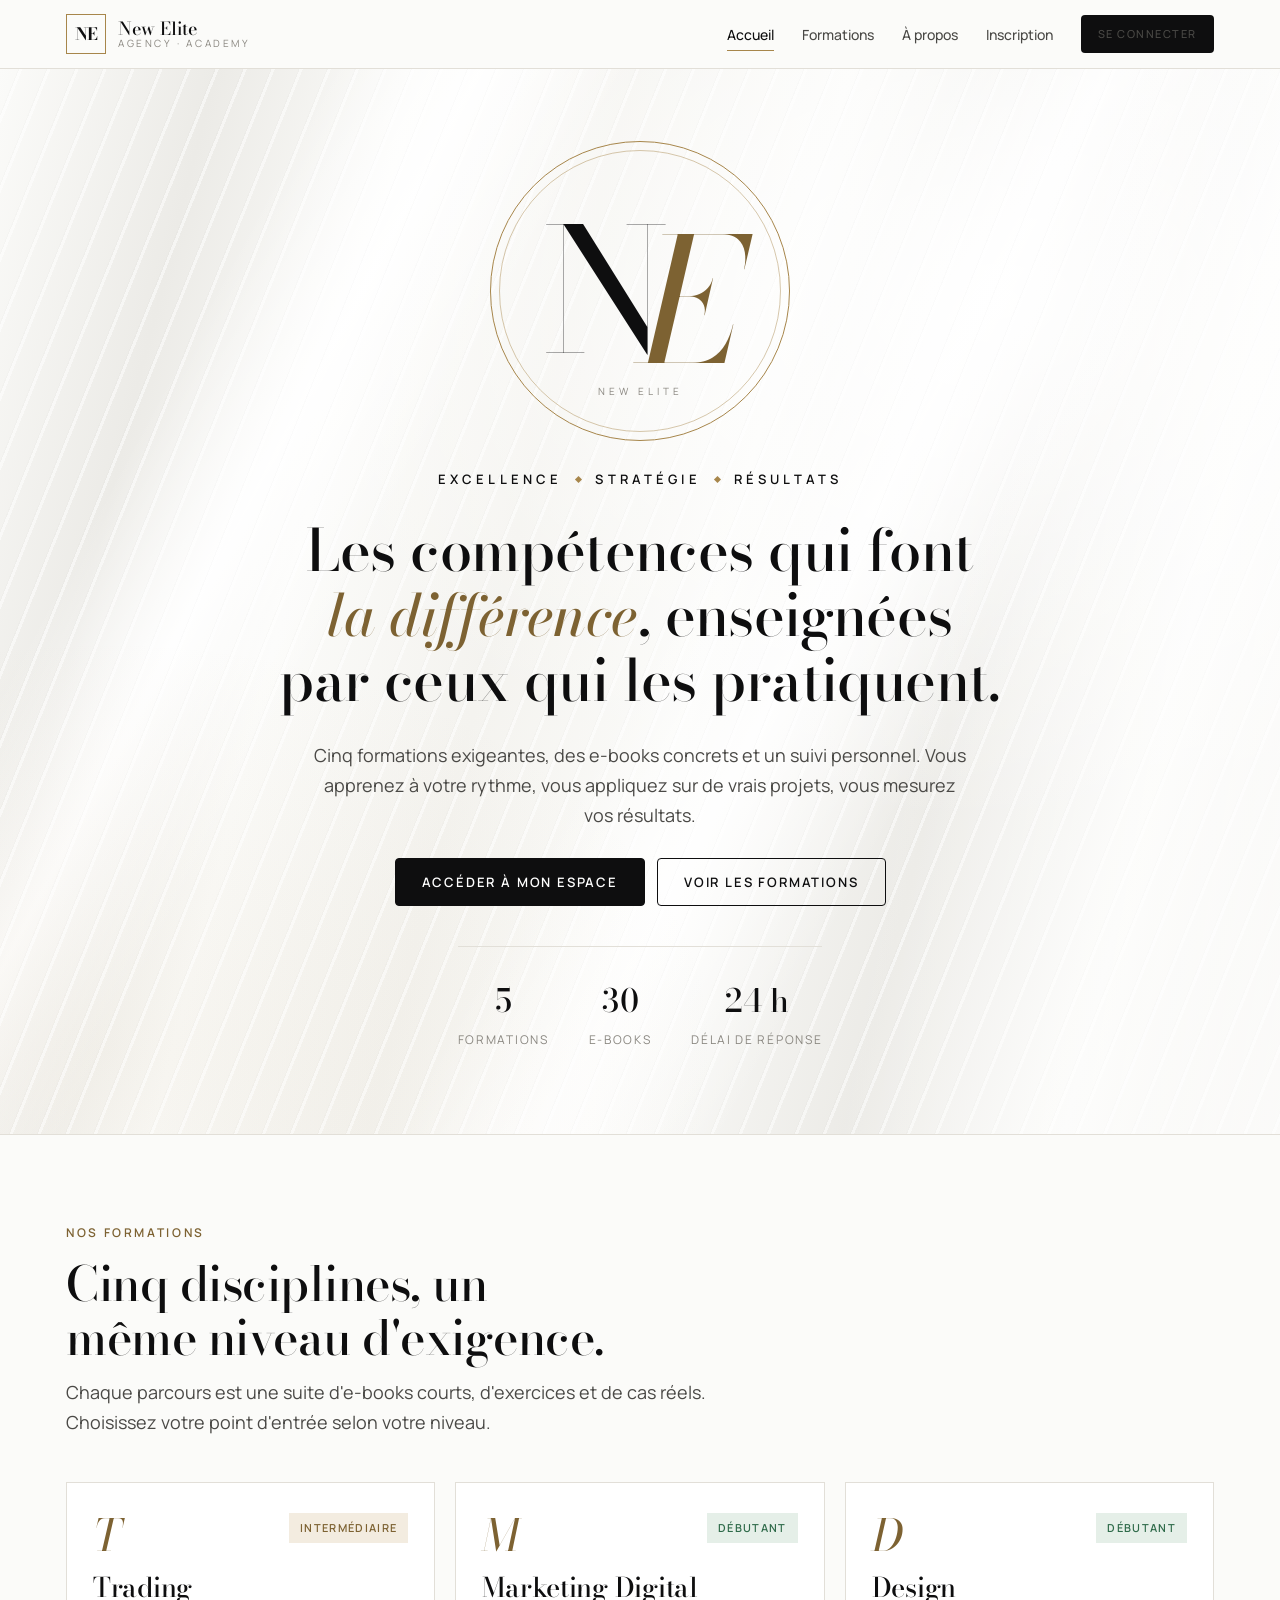
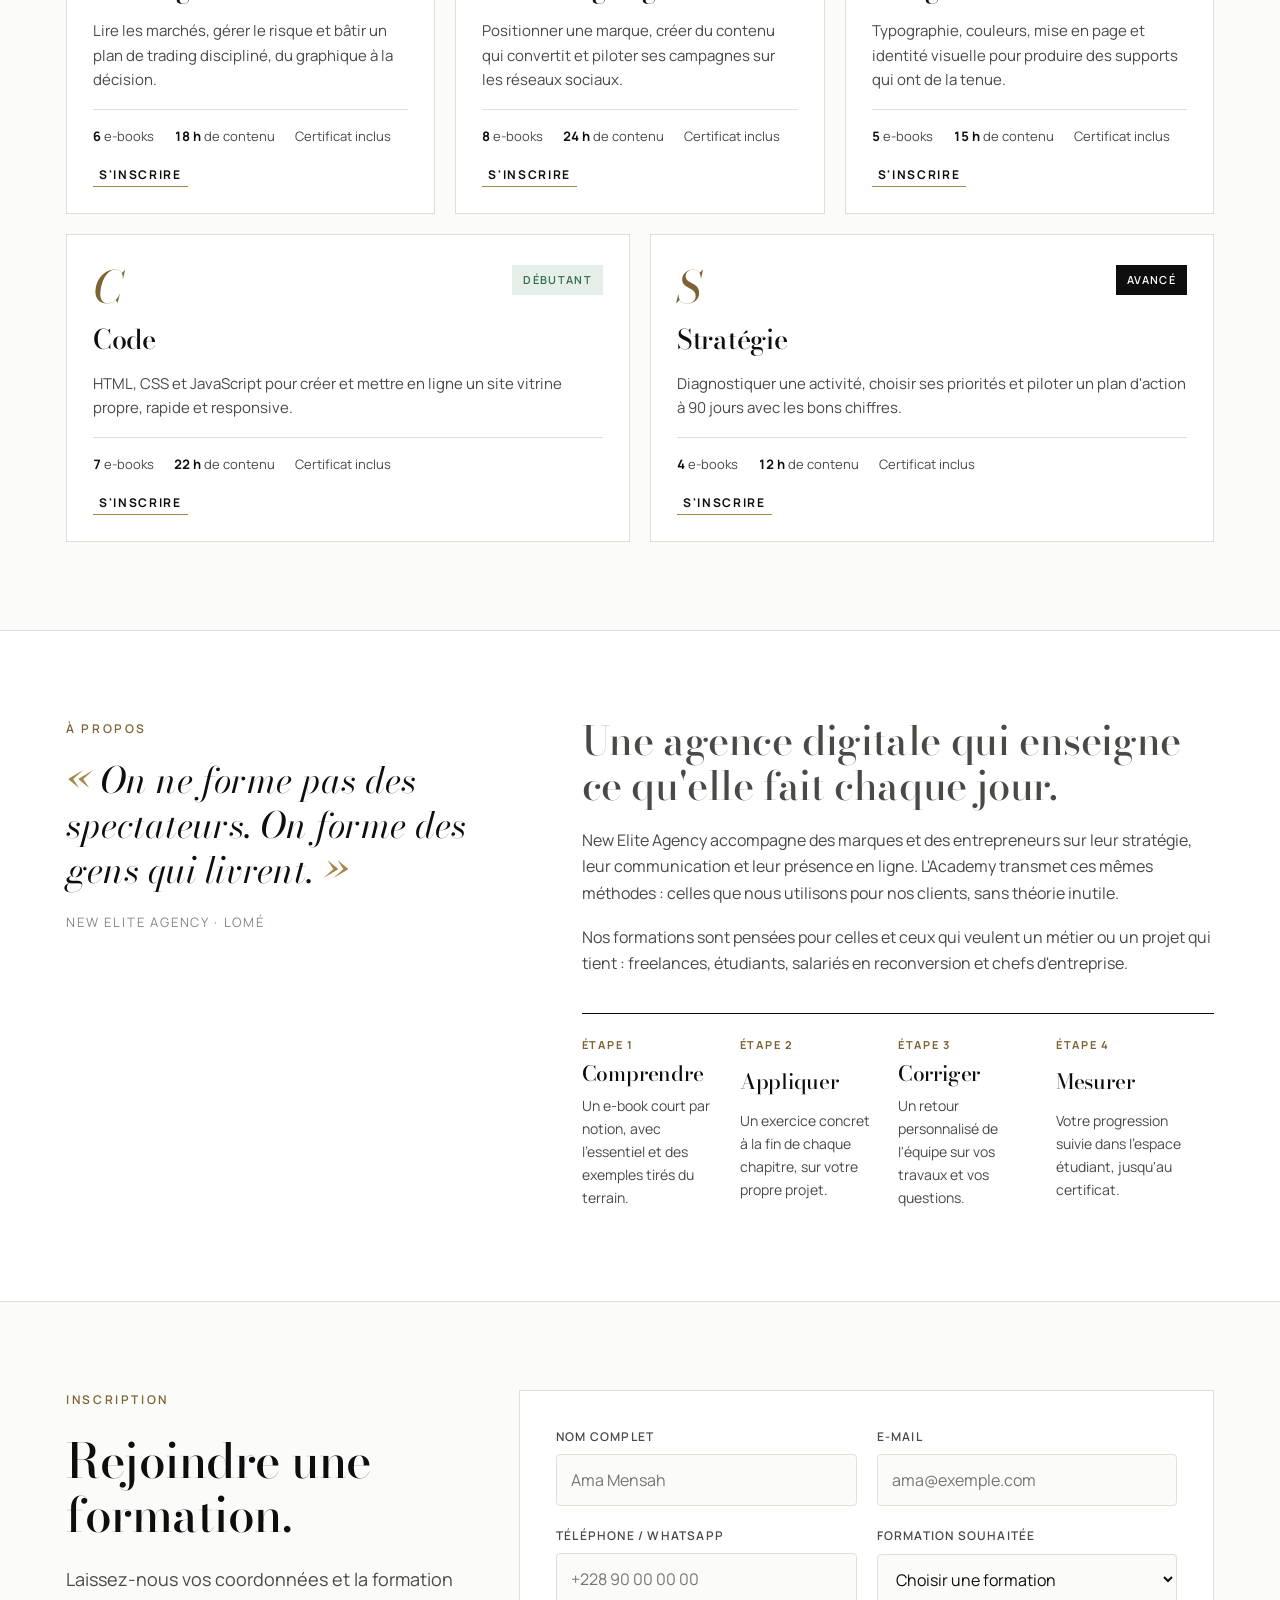
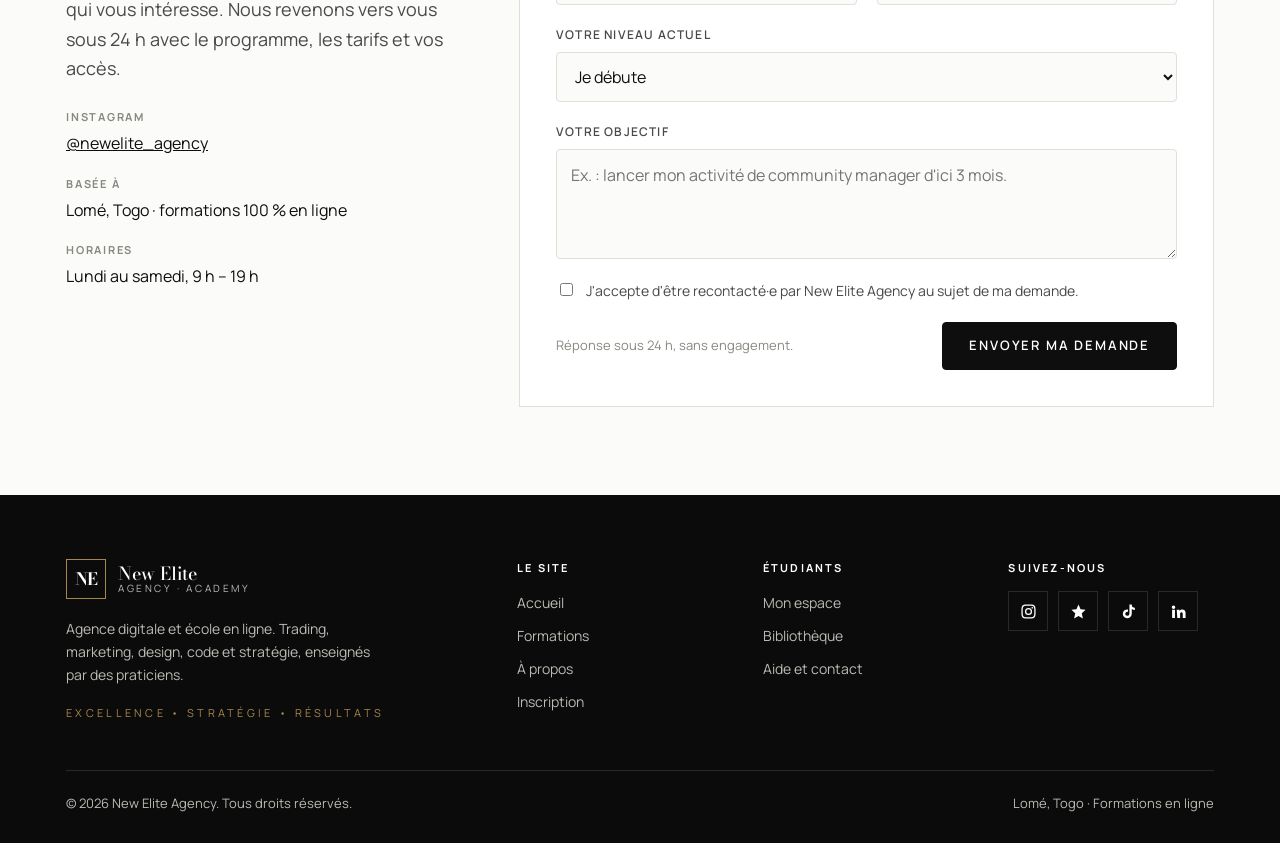
==== new-elite-agency-site/index.html @ 88272adb "Add New Elite Academy e-learning site (public pages + student space) Co-Authored-By: Claude Opus 5.5" ====
<!doctype html>
<html lang="fr">
<head>
<meta charset="utf-8">
<meta name="viewport" content="width=device-width, initial-scale=1, viewport-fit=cover">
<title>New Elite Academy</title>
<meta name="claude:viewport-fit-sides" content="cover">
<meta name="description" content="New Elite Agency : formations premium en Trading, Marketing Digital, Design, Code et Stratégie, avec espace étudiant privé.">
<link rel="preconnect" href="https://fonts.googleapis.com">
<link rel="preconnect" href="https://fonts.gstatic.com" crossorigin>
<link rel="stylesheet" href="https://fonts.googleapis.com/css2?family=Bodoni+Moda:ital,opsz,wght@0,6..96,400;0,6..96,500;0,6..96,700;1,6..96,400&family=Manrope:wght@400;500;600;700&display=swap">
<style>
/* Layout: maison de couture. Fond soie blanc, encre noire, filets dorés.
   Partie publique en sections pleine largeur ; espace étudiant en coque app (barre latérale + contenu). */
:root {
  --silk: #fbfbf9;
  --silk-shade: #ecebe7;
  --paper: #ffffff;
  --ink: #0e0e0f;
  --ink-soft: #4a4946;
  --muted: #8a8780;
  --line: #e2dfd8;
  --gold: #a7864b;
  --gold-deep: #7d6232;
  --gold-soft: #f3ece0;
  --night: #0b0b0c;
  --night-line: #2a2926;
  --night-text: #bdbab3;
  --ok: #2f6b4a;
  --ok-soft: #e5efe8;
  --display: "Bodoni Moda", "Didot", "Bodoni 72", Georgia, serif;
  --body: "Manrope", "Segoe UI", system-ui, -apple-system, sans-serif;
  --gutter: max(16px, env(safe-area-inset-left, 0px));
  --gutter-r: max(16px, env(safe-area-inset-right, 0px));
  --wrap: 1180px;
  --radius: 4px;
  color-scheme: light;
}
* { box-sizing: border-box; }
html { scroll-behavior: smooth; }
body {
  margin: 0;
  background: var(--silk);
  color: var(--ink);
  font: 400 16px/1.65 var(--body);
  -webkit-font-smoothing: antialiased;
}
img { max-width: 100%; }
[hidden] { display: none !important; }
h1, h2, h3 { font-family: var(--display); font-weight: 500; line-height: 1.12; margin: 0; text-wrap: balance; letter-spacing: -0.01em; }
p { margin: 0; }
a { color: inherit; }
button, input, select, textarea { font: inherit; color: inherit; }
:focus-visible { outline: 2px solid var(--gold); outline-offset: 3px; }
.wrap { max-width: var(--wrap); margin: 0 auto; padding-left: var(--gutter); padding-right: var(--gutter-r); }
.eyebrow { font-size: 12px; font-weight: 600; letter-spacing: 0.22em; text-transform: uppercase; color: var(--gold-deep); }
.lead { font-size: 18px; color: var(--ink-soft); max-width: 60ch; }

/* Silk texture: layered folds + slow sheen */
.silk {
  position: relative;
  background:
    linear-gradient(118deg, transparent 0 18%, rgba(255,255,255,.95) 26%, transparent 34% 52%, rgba(255,255,255,.9) 60%, transparent 70%),
    linear-gradient(104deg, var(--silk) 0%, var(--silk-shade) 14%, var(--silk) 27%, #f4f3ef 41%, var(--silk) 55%, var(--silk-shade) 72%, var(--silk) 86%, #f2f1ed 100%),
    var(--silk);
  overflow: hidden;
}
.silk::before {
  content: "";
  position: absolute; inset: -20%;
  background:
    repeating-linear-gradient(112deg, rgba(0,0,0,0) 0 22px, rgba(0,0,0,.012) 22px 23px, rgba(255,255,255,.5) 23px 26px),
    radial-gradient(60% 50% at 70% 30%, rgba(255,255,255,.9), transparent 70%),
    radial-gradient(50% 40% at 20% 80%, rgba(167,134,75,.06), transparent 70%);
  pointer-events: none;
}
.silk::after {
  content: "";
  position: absolute; inset: 0;
  background: linear-gradient(100deg, transparent 30%, rgba(255,255,255,.75) 45%, transparent 60%);
  background-size: 250% 100%;
  animation: sheen 9s ease-in-out infinite;
  pointer-events: none;
}
@keyframes sheen { 0%, 100% { background-position: 120% 0; } 50% { background-position: -20% 0; } }

/* Header */
.site-header {
  position: sticky; top: env(safe-area-inset-top, 0px); z-index: 20;
  background: rgba(251,251,249,.92);
  backdrop-filter: blur(10px);
  border-bottom: 1px solid var(--line);
}
body::before { content: ""; position: fixed; inset: 0 0 auto; height: env(safe-area-inset-top, 0px); z-index: 30; background: var(--silk); }
.nav { display: flex; align-items: center; justify-content: space-between; gap: 16px; min-height: 68px; }
.brand { display: flex; align-items: center; gap: 12px; text-decoration: none; }
.brand-mark {
  width: 40px; height: 40px; display: grid; place-items: center;
  border: 1px solid var(--gold); font-family: var(--display); font-size: 17px; font-weight: 700; letter-spacing: -0.04em;
}
.brand-name { display: flex; flex-direction: column; line-height: 1.1; }
.brand-name strong { font-family: var(--display); font-weight: 500; font-size: 18px; }
.brand-name span { font-size: 10px; letter-spacing: .26em; text-transform: uppercase; color: var(--muted); }
.nav-links { display: flex; align-items: center; gap: 28px; list-style: none; margin: 0; padding: 0; }
.nav-links a { text-decoration: none; font-size: 14px; font-weight: 500; color: var(--ink-soft); padding-block: 6px; border-bottom: 1px solid transparent; }
.nav-links a:hover, .nav-links a[aria-current="page"] { color: var(--ink); border-bottom-color: var(--gold); }
.menu-btn { display: none; background: none; border: 1px solid var(--line); width: 44px; height: 44px; cursor: pointer; }
.menu-btn span, .menu-btn span::before, .menu-btn span::after { display: block; width: 18px; height: 1.5px; background: var(--ink); margin: 0 auto; position: relative; content: ""; }
.menu-btn span::before { position: absolute; top: -6px; }
.menu-btn span::after { position: absolute; top: 6px; }

.btn {
  display: inline-flex; align-items: center; justify-content: center; gap: 10px;
  min-height: 48px; padding: 0 26px; border: 1px solid var(--ink); border-radius: var(--radius);
  background: var(--ink); color: var(--paper); text-decoration: none; cursor: pointer;
  font-size: 13px; font-weight: 600; letter-spacing: .14em; text-transform: uppercase;
  transition: background .2s, color .2s, border-color .2s;
}
.btn:hover { background: var(--gold-deep); border-color: var(--gold-deep); }
.btn.ghost { background: transparent; color: var(--ink); }
.btn.ghost:hover { background: var(--ink); color: var(--paper); border-color: var(--ink); }
.btn.small { min-height: 38px; padding: 0 16px; font-size: 11px; }
.btn.gold { background: var(--gold); border-color: var(--gold); }
.btn.gold:hover { background: var(--gold-deep); }

/* Hero */
.hero { border-bottom: 1px solid var(--line); }
.hero-inner { position: relative; z-index: 1; display: grid; justify-items: center; text-align: center; gap: 28px; padding-block: 72px 84px; }
.monogram { position: relative; width: min(300px, 70vw); aspect-ratio: 1; max-width: 100%; display: grid; place-items: center; }
.monogram .ring { position: absolute; inset: 0; border: 1px solid var(--gold); border-radius: 50%; }
.monogram .ring.inner { inset: 9px; border-color: rgba(167,134,75,.45); }
.monogram .letters { font-family: var(--display); font-weight: 400; font-size: clamp(112px, 30vw, 172px); line-height: 1; letter-spacing: -0.12em; display: flex; align-items: baseline; padding-right: .1em; }
.monogram .letters .n { position: relative; z-index: 1; }
.monogram .letters .e { font-style: italic; color: var(--gold-deep); margin-left: -.04em; transform: translateY(.06em); }
.monogram .est { position: absolute; bottom: 14%; font-size: 10px; letter-spacing: .4em; text-transform: uppercase; color: var(--muted); }
.motto { display: flex; flex-wrap: wrap; justify-content: center; align-items: center; gap: 6px 14px; font-size: 13px; font-weight: 600; letter-spacing: .32em; color: var(--ink); }
.motto i { width: 5px; height: 5px; background: var(--gold); transform: rotate(45deg); display: inline-block; }
.hero h1 { font-size: clamp(34px, 5vw, 58px); max-width: 21ch; }
.hero h1 em { color: var(--gold-deep); }
.hero .lead { margin-inline: auto; }
.hero-actions { display: flex; flex-wrap: wrap; justify-content: center; gap: 12px; }
.hero-facts { display: flex; flex-wrap: wrap; justify-content: center; gap: 12px 40px; margin-top: 12px; padding-top: 28px; border-top: 1px solid var(--line); }
.hero-facts div { display: grid; gap: 2px; }
.hero-facts strong { font-family: var(--display); font-size: 32px; font-weight: 500; font-variant-numeric: tabular-nums; }
.hero-facts span { font-size: 12px; letter-spacing: .14em; text-transform: uppercase; color: var(--muted); }

section.block { padding-block: 88px; scroll-margin-top: 68px; }
.section-head { display: grid; gap: 14px; margin-bottom: 44px; max-width: 720px; }
.section-head h2 { font-size: clamp(30px, 4.4vw, 48px); }

/* Formations */
.courses { display: grid; grid-template-columns: repeat(6, 1fr); gap: 20px; }
.course { grid-column: span 2; background: var(--paper); border: 1px solid var(--line); padding: 30px 26px 26px; display: flex; flex-direction: column; gap: 16px; transition: border-color .25s, transform .25s; min-width: 0; }
.course:nth-child(4), .course:nth-child(5) { grid-column: span 3; }
.course:hover { border-color: var(--gold); transform: translateY(-3px); }
.course-top { display: flex; justify-content: space-between; align-items: flex-start; gap: 12px; }
.course-glyph { font-family: var(--display); font-size: 44px; line-height: 1; color: var(--gold-deep); font-style: italic; }
.level { font-size: 11px; font-weight: 600; letter-spacing: .12em; text-transform: uppercase; padding: 5px 10px; border: 1px solid var(--line); white-space: nowrap; }
.level[data-l="Débutant"] { background: var(--ok-soft); border-color: transparent; color: var(--ok); }
.level[data-l="Intermédiaire"] { background: var(--gold-soft); border-color: transparent; color: var(--gold-deep); }
.level[data-l="Avancé"] { background: var(--ink); border-color: var(--ink); color: var(--paper); }
.course h3 { font-size: 27px; }
.course p { color: var(--ink-soft); font-size: 15px; }
.course-meta { display: flex; flex-wrap: wrap; gap: 8px 20px; margin-top: auto; padding-top: 16px; border-top: 1px solid var(--line); font-size: 13px; color: var(--ink-soft); font-variant-numeric: tabular-nums; }
.course-meta b { color: var(--ink); font-weight: 700; }
.course-cta { display: flex; justify-content: space-between; align-items: center; gap: 12px; }
.text-link { font-size: 12px; font-weight: 700; letter-spacing: .14em; text-transform: uppercase; text-decoration: none; border-bottom: 1px solid var(--gold); padding-bottom: 2px; background: none; border-top: 0; border-left: 0; border-right: 0; cursor: pointer; }

/* À propos */
.about { background: var(--paper); border-block: 1px solid var(--line); }
.about-grid { display: grid; grid-template-columns: 5fr 7fr; gap: 64px; align-items: start; }
.about-grid > * { min-width: 0; }
.about-quote { font-family: var(--display); font-size: clamp(26px, 3.2vw, 36px); line-height: 1.25; font-style: italic; }
.about-quote::before { content: "« "; color: var(--gold); }
.about-quote::after { content: " »"; color: var(--gold); }
.about-sign { margin-top: 20px; font-size: 13px; letter-spacing: .14em; text-transform: uppercase; color: var(--muted); }
.about-text { display: grid; gap: 18px; color: var(--ink-soft); }
.method { list-style: none; margin: 36px 0 0; padding: 0; display: grid; grid-template-columns: repeat(4, 1fr); gap: 0; border-top: 1px solid var(--ink); counter-reset: step; }
.method li { padding: 22px 20px 4px 0; display: grid; gap: 8px; counter-increment: step; }
.method li::before { content: "Étape " counter(step); font-size: 11px; font-weight: 700; letter-spacing: .16em; text-transform: uppercase; color: var(--gold-deep); }
.method h3 { font-size: 21px; }
.method p { font-size: 14px; color: var(--ink-soft); }

/* Contact */
.contact-grid { display: grid; grid-template-columns: 4fr 7fr; gap: 56px; }
.contact-grid > * { min-width: 0; }
.contact-side { display: grid; gap: 24px; align-content: start; }
.contact-side dl { margin: 0; display: grid; gap: 18px; }
.contact-side dt { font-size: 11px; font-weight: 700; letter-spacing: .16em; text-transform: uppercase; color: var(--muted); }
.contact-side dd { margin: 4px 0 0; font-size: 16px; }
form.card { background: var(--paper); border: 1px solid var(--line); padding: 36px; display: grid; grid-template-columns: 1fr 1fr; gap: 20px; }
.field { display: grid; gap: 7px; min-width: 0; }
.field.full { grid-column: 1 / -1; }
.field label { font-size: 12px; font-weight: 600; letter-spacing: .1em; text-transform: uppercase; color: var(--ink-soft); }
.field input, .field select, .field textarea {
  width: 100%; min-height: 48px; padding: 12px 14px; background: var(--silk); border: 1px solid var(--line); border-radius: var(--radius);
}
.field textarea { min-height: 110px; resize: vertical; }
.field input:focus, .field select:focus, .field textarea:focus { outline: none; border-color: var(--gold); background: var(--paper); }
.field .err { font-size: 13px; color: #9b2c2c; }
.check { display: flex; gap: 10px; align-items: flex-start; font-size: 14px; color: var(--ink-soft); }
.check input { margin-top: 4px; accent-color: var(--gold-deep); }
.form-foot { grid-column: 1 / -1; display: flex; flex-wrap: wrap; align-items: center; justify-content: space-between; gap: 16px; }
.form-note { font-size: 13px; color: var(--muted); }
.success { grid-column: 1 / -1; background: var(--ok-soft); color: var(--ok); padding: 16px 18px; font-size: 15px; }

/* Footer */
.site-footer { background: var(--night); color: var(--night-text); padding-block: 64px 28px; }
.footer-grid { display: grid; grid-template-columns: 2fr 1fr 1fr 1fr; gap: 40px; }
.footer-grid > * { min-width: 0; }
.site-footer .brand-mark { border-color: var(--gold); color: #fff; }
.site-footer .brand-name strong { color: #fff; }
.site-footer .brand-name span { color: var(--night-text); }
.footer-about { margin-top: 18px; max-width: 34ch; font-size: 14px; }
.footer-motto { margin-top: 18px; font-size: 11px; letter-spacing: .3em; color: var(--gold); }
.site-footer h4 { margin: 0 0 14px; font-size: 11px; letter-spacing: .2em; text-transform: uppercase; color: #fff; font-weight: 700; }
.site-footer ul { list-style: none; margin: 0; padding: 0; display: grid; gap: 10px; font-size: 14px; }
.site-footer a { text-decoration: none; color: var(--night-text); }
.site-footer a:hover { color: #fff; }
.socials { display: flex; flex-wrap: wrap; gap: 10px; }
.socials a { width: 40px; height: 40px; display: grid; place-items: center; border: 1px solid var(--night-line); color: #fff; }
.socials a:hover { border-color: var(--gold); color: var(--gold); }
.socials svg { width: 17px; height: 17px; fill: currentColor; }
.footer-bottom { margin-top: 48px; padding-top: 22px; border-top: 1px solid var(--night-line); display: flex; flex-wrap: wrap; justify-content: space-between; gap: 12px; font-size: 13px; }

/* Login */
.login-wrap { min-height: calc(100vh - 69px); display: grid; place-items: center; padding-block: 56px; }
.login { position: relative; z-index: 1; width: 100%; max-width: 440px; background: var(--paper); border: 1px solid var(--line); padding: 40px 34px; display: grid; gap: 22px; }
.login-head { display: grid; justify-items: center; text-align: center; gap: 12px; }
.login-head .brand-mark { width: 56px; height: 56px; font-size: 24px; }
.login-head h1 { font-size: 32px; }
.login form { display: grid; gap: 16px; }
.demo-hint { font-size: 13px; color: var(--ink-soft); background: var(--gold-soft); padding: 12px 14px; }
.demo-hint code { font-family: ui-monospace, Menlo, monospace; font-size: 12.5px; }
.login-err { color: #9b2c2c; font-size: 14px; }

/* Student space */
.app { display: grid; grid-template-columns: 260px 1fr; min-height: calc(100vh - 69px); }
.side { background: var(--night); color: var(--night-text); padding: 28px 18px; display: flex; flex-direction: column; gap: 28px; }
.student { display: flex; gap: 12px; align-items: center; padding: 0 8px; }
.avatar { width: 44px; height: 44px; border-radius: 50%; display: grid; place-items: center; background: var(--gold); color: var(--night); font-weight: 700; flex: none; }
.student strong { display: block; color: #fff; font-size: 15px; }
.student span { font-size: 12px; }
.side-nav { display: grid; gap: 4px; }
.side-nav button { display: flex; align-items: center; gap: 12px; text-align: left; background: none; border: 0; color: var(--night-text); padding: 11px 12px; cursor: pointer; font-size: 14px; font-weight: 500; border-left: 2px solid transparent; }
.side-nav button:hover { color: #fff; }
.side-nav button[aria-current="true"] { color: #fff; border-left-color: var(--gold); background: rgba(255,255,255,.04); }
.side-nav svg { width: 18px; height: 18px; stroke: currentColor; fill: none; stroke-width: 1.6; flex: none; }
.side-foot { margin-top: auto; display: grid; gap: 10px; padding: 0 8px; }
.side-foot button { background: none; border: 1px solid var(--night-line); color: var(--night-text); min-height: 40px; cursor: pointer; font-size: 13px; }
.side-foot button:hover { color: #fff; border-color: var(--gold); }
.main { padding: 40px max(16px, 3vw) 64px; min-width: 0; display: grid; gap: 32px; align-content: start; }
.main-head { display: flex; flex-wrap: wrap; justify-content: space-between; align-items: end; gap: 16px; }
.main-head h1 { font-size: clamp(28px, 3.6vw, 40px); }
.main-head p { color: var(--ink-soft); margin-top: 6px; }
.stats { display: grid; grid-template-columns: repeat(4, 1fr); gap: 1px; background: var(--line); border: 1px solid var(--line); }
.stat { background: var(--paper); padding: 22px; display: grid; gap: 4px; }
.stat span { font-size: 11px; font-weight: 700; letter-spacing: .14em; text-transform: uppercase; color: var(--muted); }
.stat strong { font-family: var(--display); font-size: 38px; font-weight: 500; font-variant-numeric: tabular-nums; line-height: 1.1; }
.stat small { font-size: 13px; color: var(--ink-soft); }
.panel-title { display: flex; justify-content: space-between; align-items: baseline; gap: 12px; margin-bottom: 16px; }
.panel-title h2 { font-size: 24px; }
.resume { background: var(--ink); color: #fff; padding: 28px; display: grid; grid-template-columns: 1fr auto; gap: 20px; align-items: center; }
.resume .eyebrow { color: var(--gold); }
.resume h3 { font-size: 26px; margin-top: 6px; }
.resume p { color: var(--night-text); font-size: 14px; margin-top: 6px; }
.resume .btn { background: var(--gold); border-color: var(--gold); }
.my-courses { display: grid; gap: 12px; }
.my-course { background: var(--paper); border: 1px solid var(--line); padding: 20px 22px; display: grid; grid-template-columns: 56px 1fr auto; gap: 18px; align-items: center; }
.my-course > * { min-width: 0; }
.my-course .course-glyph { font-size: 40px; text-align: center; }
.my-course h3 { font-size: 21px; }
.my-course .sub { font-size: 13px; color: var(--muted); font-variant-numeric: tabular-nums; }
.bar { height: 4px; background: var(--line); margin-top: 10px; overflow: hidden; }
.bar i { display: block; height: 100%; background: var(--gold); transition: width .5s ease; }
.pill { font-size: 11px; font-weight: 700; letter-spacing: .1em; text-transform: uppercase; padding: 5px 10px; white-space: nowrap; }
.pill.done { background: var(--ok-soft); color: var(--ok); }
.pill.prog { background: var(--gold-soft); color: var(--gold-deep); }
.pill.lock { background: var(--silk-shade); color: var(--ink-soft); }
.filters { display: flex; flex-wrap: wrap; gap: 8px; }
.filters button { border: 1px solid var(--line); background: var(--paper); padding: 8px 14px; cursor: pointer; font-size: 13px; }
.filters button[aria-pressed="true"] { background: var(--ink); color: #fff; border-color: var(--ink); }
.books { display: grid; grid-template-columns: repeat(auto-fill, minmax(200px, 1fr)); gap: 18px; }
.book { background: var(--paper); border: 1px solid var(--line); display: flex; flex-direction: column; min-width: 0; }
.cover { aspect-ratio: 3 / 4; max-width: 100%; background: var(--ink); color: #fff; padding: 18px; display: flex; flex-direction: column; justify-content: space-between; position: relative; overflow: hidden; }
.cover::after { content: ""; position: absolute; inset: 10px; border: 1px solid rgba(167,134,75,.6); pointer-events: none; }
.cover small { font-size: 10px; letter-spacing: .24em; text-transform: uppercase; color: var(--gold); }
.cover h4 { margin: 0; font-family: var(--display); font-weight: 500; font-size: 22px; line-height: 1.15; }
.cover .vol { font-family: var(--display); font-style: italic; font-size: 46px; color: var(--gold); line-height: 1; }
.book.locked .cover { background: #3a3936; }
.book-body { padding: 14px 16px 16px; display: grid; gap: 10px; }
.book-body .sub { font-size: 12.5px; color: var(--muted); font-variant-numeric: tabular-nums; }
.book-body .row { display: flex; justify-content: space-between; align-items: center; gap: 8px; }
.profile { background: var(--paper); border: 1px solid var(--line); padding: 28px; display: grid; gap: 18px; max-width: 640px; }
.profile dl { margin: 0; display: grid; grid-template-columns: 160px 1fr; gap: 12px 20px; }
.profile dt { font-size: 12px; font-weight: 700; letter-spacing: .12em; text-transform: uppercase; color: var(--muted); }
.profile dd { margin: 0; }
.mobile-tabs { display: none; }

/* Reader */
.reader { position: fixed; inset: 0; z-index: 50; background: rgba(14,14,15,.6); display: grid; place-items: center; padding: max(16px, env(safe-area-inset-top, 0px)) var(--gutter-r) max(16px, env(safe-area-inset-bottom, 0px)) var(--gutter); }
.reader-sheet { background: var(--paper); width: 100%; max-width: 720px; max-height: 100%; overflow: auto; padding: 44px clamp(20px, 5vw, 56px); display: grid; gap: 18px; position: relative; }
.reader-sheet h2 { font-size: clamp(28px, 4vw, 38px); }
.reader-sheet .chap { font-family: var(--display); font-style: italic; color: var(--gold-deep); font-size: 20px; }
.reader-sheet p, .reader-sheet li { color: var(--ink-soft); }
.reader-sheet ul { margin: 0; padding-left: 20px; display: grid; gap: 6px; }
.close { position: absolute; top: 14px; right: 14px; width: 40px; height: 40px; border: 1px solid var(--line); background: var(--paper); cursor: pointer; font-size: 20px; line-height: 1; }
.reader-actions { display: flex; flex-wrap: wrap; gap: 12px; padding-top: 12px; border-top: 1px solid var(--line); }

/* Responsive */
@media (max-width: 1000px) {
  .courses { grid-template-columns: 1fr 1fr; }
  .course, .course:nth-child(4), .course:nth-child(5) { grid-column: span 1; }
  .course:nth-child(5) { grid-column: 1 / -1; }
  .about-grid, .contact-grid { grid-template-columns: 1fr; gap: 40px; }
  .method { grid-template-columns: 1fr 1fr; }
  .footer-grid { grid-template-columns: 1fr 1fr; }
  .stats { grid-template-columns: 1fr 1fr; }
  .app { grid-template-columns: 1fr; }
  .side { display: none; }
  .mobile-tabs { display: flex; gap: 6px; overflow-x: auto; padding-bottom: 4px; margin-bottom: -8px; }
  .mobile-tabs button { flex: none; border: 1px solid var(--line); background: var(--paper); padding: 9px 14px; font-size: 13px; cursor: pointer; }
  .mobile-tabs button[aria-current="true"] { background: var(--ink); color: #fff; border-color: var(--ink); }
}
@media (max-width: 760px) {
  .menu-btn { display: block; }
  .nav-links { display: none; position: absolute; top: 100%; left: 0; right: 0; flex-direction: column; align-items: stretch; gap: 0; background: var(--paper); border-bottom: 1px solid var(--line); padding: 8px var(--gutter-r) 20px var(--gutter); }
  .nav-links.open { display: flex; }
  .nav-links a { padding-block: 14px; border-bottom: 1px solid var(--line); }
  .nav-links .btn { margin-top: 14px; }
  .courses { grid-template-columns: 1fr; }
  .course:nth-child(5) { grid-column: auto; }
  section.block { padding-block: 64px; }
  .hero-inner { padding-block: 48px 60px; }
  form.card { grid-template-columns: 1fr; padding: 24px 18px; }
  .method { grid-template-columns: 1fr; }
  .footer-grid { grid-template-columns: 1fr; }
  .resume { grid-template-columns: 1fr; }
  .my-course { grid-template-columns: 44px 1fr; }
  .my-course .course-glyph { font-size: 32px; }
  .my-course .act { grid-column: 1 / -1; }
  .profile dl { grid-template-columns: 1fr; gap: 2px; }
  .profile dd { margin-bottom: 12px; }
  .books { grid-template-columns: repeat(auto-fill, minmax(150px, 1fr)); gap: 12px; }
  .cover h4 { font-size: 18px; }
  .login { padding: 32px 20px; }
}
@media (prefers-reduced-motion: reduce) {
  *, *::before, *::after { animation: none !important; transition: none !important; }
  html { scroll-behavior: auto; }
}
</style>
</head>
<body>

<header class="site-header">
  <div class="wrap nav">
    <a class="brand" href="#accueil" aria-label="New Elite Agency, accueil">
      <span class="brand-mark">NE</span>
      <span class="brand-name"><strong>New Elite</strong><span>Agency · Academy</span></span>
    </a>
    <button class="menu-btn" id="menuBtn" aria-label="Ouvrir le menu" aria-expanded="false" aria-controls="navLinks"><span></span></button>
    <ul class="nav-links" id="navLinks">
      <li><a href="#accueil" data-nav="accueil">Accueil</a></li>
      <li><a href="#formations" data-nav="formations">Formations</a></li>
      <li><a href="#apropos" data-nav="apropos">À propos</a></li>
      <li><a href="#contact" data-nav="contact">Inscription</a></li>
      <li><a class="btn small" id="navSpace" href="#espace">Mon espace</a></li>
    </ul>
  </div>
</header>

<!-- ============ PARTIE PUBLIQUE ============ -->
<main id="public">
  <section class="hero silk" id="accueil">
    <div class="wrap hero-inner">
      <div class="monogram" aria-label="Monogramme New Elite">
        <span class="ring"></span><span class="ring inner"></span>
        <span class="letters" aria-hidden="true"><span class="n">N</span><span class="e">E</span></span>
        <span class="est">New Elite</span>
      </div>
      <p class="motto">EXCELLENCE <i></i> STRATÉGIE <i></i> RÉSULTATS</p>
      <h1>Les compétences qui font <em>la différence</em>, enseignées par ceux qui les pratiquent.</h1>
      <p class="lead">Cinq formations exigeantes, des e-books concrets et un suivi personnel. Vous apprenez à votre rythme, vous appliquez sur de vrais projets, vous mesurez vos résultats.</p>
      <div class="hero-actions">
        <a class="btn" href="#espace">Accéder à mon espace</a>
        <a class="btn ghost" href="#formations">Voir les formations</a>
      </div>
      <div class="hero-facts">
        <div><strong>5</strong><span>Formations</span></div>
        <div><strong>30</strong><span>E-books</span></div>
        <div><strong>24 h</strong><span>Délai de réponse</span></div>
      </div>
    </div>
  </section>

  <section class="block" id="formations">
    <div class="wrap">
      <div class="section-head">
        <p class="eyebrow">Nos formations</p>
        <h2>Cinq disciplines, un même niveau d'exigence.</h2>
        <p class="lead">Chaque parcours est une suite d'e-books courts, d'exercices et de cas réels. Choisissez votre point d'entrée selon votre niveau.</p>
      </div>
      <div class="courses" id="courseGrid"></div>
    </div>
  </section>

  <section class="block about" id="apropos">
    <div class="wrap about-grid">
      <div>
        <p class="eyebrow">À propos</p>
        <p class="about-quote" style="margin-top:18px">On ne forme pas des spectateurs. On forme des gens qui livrent.</p>
        <p class="about-sign">New Elite Agency · Lomé</p>
      </div>
      <div>
        <div class="about-text">
          <h2 style="font-size:clamp(28px,3.6vw,40px)">Une agence digitale qui enseigne ce qu'elle fait chaque jour.</h2>
          <p>New Elite Agency accompagne des marques et des entrepreneurs sur leur stratégie, leur communication et leur présence en ligne. L'Academy transmet ces mêmes méthodes : celles que nous utilisons pour nos clients, sans théorie inutile.</p>
          <p>Nos formations sont pensées pour celles et ceux qui veulent un métier ou un projet qui tient : freelances, étudiants, salariés en reconversion et chefs d'entreprise.</p>
        </div>
        <ol class="method">
          <li><h3>Comprendre</h3><p>Un e-book court par notion, avec l'essentiel et des exemples tirés du terrain.</p></li>
          <li><h3>Appliquer</h3><p>Un exercice concret à la fin de chaque chapitre, sur votre propre projet.</p></li>
          <li><h3>Corriger</h3><p>Un retour personnalisé de l'équipe sur vos travaux et vos questions.</p></li>
          <li><h3>Mesurer</h3><p>Votre progression suivie dans l'espace étudiant, jusqu'au certificat.</p></li>
        </ol>
      </div>
    </div>
  </section>

  <section class="block" id="contact">
    <div class="wrap contact-grid">
      <div class="contact-side">
        <p class="eyebrow">Inscription</p>
        <h2 style="font-size:clamp(30px,4.4vw,48px)">Rejoindre une formation.</h2>
        <p class="lead">Laissez-nous vos coordonnées et la formation qui vous intéresse. Nous revenons vers vous sous 24 h avec le programme, les tarifs et vos accès.</p>
        <dl>
          <div><dt>Instagram</dt><dd><a href="https://www.instagram.com/newelite_agency/" target="_blank" rel="noopener">@newelite_agency</a></dd></div>
          <div><dt>Basée à</dt><dd>Lomé, Togo · formations 100 % en ligne</dd></div>
          <div><dt>Horaires</dt><dd>Lundi au samedi, 9 h – 19 h</dd></div>
        </dl>
      </div>
      <form class="card" id="signupForm" novalidate>
        <div class="field"><label for="f-name">Nom complet</label><input id="f-name" name="name" autocomplete="name" required placeholder="Ama Mensah"></div>
        <div class="field"><label for="f-email">E-mail</label><input id="f-email" name="email" type="email" autocomplete="email" required placeholder="ama@exemple.com"></div>
        <div class="field"><label for="f-phone">Téléphone / WhatsApp</label><input id="f-phone" name="phone" type="tel" autocomplete="tel" placeholder="+228 90 00 00 00"></div>
        <div class="field"><label for="f-course">Formation souhaitée</label><select id="f-course" name="course" required></select></div>
        <div class="field full"><label for="f-level">Votre niveau actuel</label>
          <select id="f-level" name="level"><option>Je débute</option><option>J'ai quelques bases</option><option>Je pratique déjà</option></select></div>
        <div class="field full"><label for="f-msg">Votre objectif</label><textarea id="f-msg" name="msg" placeholder="Ex. : lancer mon activité de community manager d'ici 3 mois."></textarea></div>
        <label class="check full" style="grid-column:1/-1"><input type="checkbox" id="f-consent" required> J'accepte d'être recontacté·e par New Elite Agency au sujet de ma demande.</label>
        <p class="err" id="formErr" hidden style="grid-column:1/-1;color:#9b2c2c;font-size:14px"></p>
        <div class="form-foot">
          <p class="form-note">Réponse sous 24 h, sans engagement.</p>
          <button class="btn" type="submit">Envoyer ma demande</button>
        </div>
        <p class="success" id="formOk" hidden></p>
      </form>
    </div>
  </section>
</main>

<!-- ============ CONNEXION ============ -->
<main id="login" hidden>
  <div class="silk">
    <div class="wrap login-wrap">
      <div class="login">
        <div class="login-head">
          <span class="brand-mark">NE</span>
          <p class="eyebrow">Espace étudiant</p>
          <h1>Bon retour parmi nous.</h1>
        </div>
        <form id="loginForm" novalidate>
          <div class="field"><label for="l-email">E-mail</label><input id="l-email" type="email" autocomplete="username" value="etudiant@newelite.agency"></div>
          <div class="field"><label for="l-pass">Mot de passe</label><input id="l-pass" type="password" autocomplete="current-password" value="elite2026"></div>
          <p class="login-err" id="loginErr" hidden></p>
          <button class="btn" type="submit">Se connecter</button>
        </form>
        <p class="demo-hint">Compte de démonstration : <code>etudiant@newelite.agency</code> / <code>elite2026</code></p>
        <a class="text-link" href="#accueil" style="justify-self:center">← Retour au site</a>
      </div>
    </div>
  </div>
</main>

<!-- ============ ESPACE ÉTUDIANT ============ -->
<main id="space" hidden>
  <div class="app">
    <aside class="side">
      <div class="student"><span class="avatar" id="avatar">AM</span><div><strong id="sName">Ama Mensah</strong><span>Étudiante · Promo 2026</span></div></div>
      <nav class="side-nav" id="sideNav" aria-label="Espace étudiant">
        <button data-tab="tableau"><svg viewBox="0 0 24 24"><rect x="3" y="3" width="7" height="9"/><rect x="14" y="3" width="7" height="5"/><rect x="14" y="12" width="7" height="9"/><rect x="3" y="16" width="7" height="5"/></svg>Tableau de bord</button>
        <button data-tab="parcours"><svg viewBox="0 0 24 24"><path d="M4 19V5l8 4 8-4v14l-8 4z"/></svg>Mes formations</button>
        <button data-tab="bibliotheque"><svg viewBox="0 0 24 24"><path d="M4 4h5v16H4zM10 4h5v16h-5zM16 5l4 1-3 14-4-1z"/></svg>Bibliothèque</button>
        <button data-tab="profil"><svg viewBox="0 0 24 24"><circle cx="12" cy="8" r="4"/><path d="M4 21c1-4 4-6 8-6s7 2 8 6"/></svg>Mon profil</button>
      </nav>
      <div class="side-foot">
        <a class="text-link" href="#accueil" style="color:var(--night-text)">← Site public</a>
        <button id="logout">Se déconnecter</button>
      </div>
    </aside>
    <div class="main" id="spaceMain"></div>
  </div>
</main>

<div class="reader" id="reader" hidden role="dialog" aria-modal="true" aria-labelledby="readerTitle">
  <article class="reader-sheet" id="readerSheet"></article>
</div>

<footer class="site-footer" id="footer">
  <div class="wrap">
    <div class="footer-grid">
      <div>
        <a class="brand" href="#accueil"><span class="brand-mark">NE</span><span class="brand-name"><strong>New Elite</strong><span>Agency · Academy</span></span></a>
        <p class="footer-about">Agence digitale et école en ligne. Trading, marketing, design, code et stratégie, enseignés par des praticiens.</p>
        <p class="footer-motto">EXCELLENCE • STRATÉGIE • RÉSULTATS</p>
      </div>
      <div>
        <h4>Le site</h4>
        <ul><li><a href="#accueil">Accueil</a></li><li><a href="#formations">Formations</a></li><li><a href="#apropos">À propos</a></li><li><a href="#contact">Inscription</a></li></ul>
      </div>
      <div>
        <h4>Étudiants</h4>
        <ul><li><a href="#espace">Mon espace</a></li><li><a href="#espace" data-goto="bibliotheque">Bibliothèque</a></li><li><a href="#contact">Aide et contact</a></li></ul>
      </div>
      <div>
        <h4>Suivez-nous</h4>
        <div class="socials">
          <a href="https://www.instagram.com/newelite_agency/" target="_blank" rel="noopener" aria-label="Instagram @newelite_agency"><svg viewBox="0 0 24 24"><path d="M12 7a5 5 0 1 0 0 10 5 5 0 0 0 0-10zm0 8.2a3.2 3.2 0 1 1 0-6.4 3.2 3.2 0 0 1 0 6.4zM17.3 5.5a1.2 1.2 0 1 0 0 2.4 1.2 1.2 0 0 0 0-2.4zM12 2c-2.7 0-3.1 0-4.1.1C3.9 2.3 2.3 4 2.1 7.9 2 9 2 9.3 2 12s0 3.1.1 4.1c.2 3.9 1.9 5.6 5.8 5.8 1 .1 1.4.1 4.1.1s3.1 0 4.1-.1c3.9-.2 5.6-1.9 5.8-5.8.1-1 .1-1.4.1-4.1s0-3.1-.1-4.1c-.2-3.9-1.9-5.6-5.8-5.8C15.1 2 14.7 2 12 2zm0 1.8c2.7 0 3 0 4 .1 2.8.1 4 1.4 4.1 4.1.1 1 .1 1.3.1 4s0 3-.1 4c-.1 2.7-1.4 4-4.1 4.1-1 .1-1.3.1-4 .1s-3 0-4-.1c-2.8-.1-4-1.4-4.1-4.1-.1-1-.1-1.3-.1-4s0-3 .1-4c.1-2.7 1.4-4 4.1-4.1 1-.1 1.3-.1 4-.1z"/></svg></a>
          <a href="https://www.instagram.com/neamindset/" target="_blank" rel="noopener" aria-label="Instagram @neamindset"><svg viewBox="0 0 24 24"><path d="M12 2l2.9 6.9L22 9.6l-5.4 4.8L18.2 22 12 18.3 5.8 22l1.6-7.6L2 9.6l7.1-.7z"/></svg></a>
          <a href="https://www.tiktok.com/" target="_blank" rel="noopener" aria-label="TikTok"><svg viewBox="0 0 24 24"><path d="M16.6 2h-3.3v13.3a2.9 2.9 0 1 1-2-2.8V9.1a6.3 6.3 0 1 0 5.3 6.2V8.6a7.7 7.7 0 0 0 4.4 1.4V6.7a4.4 4.4 0 0 1-4.4-4.7z"/></svg></a>
          <a href="https://www.linkedin.com/" target="_blank" rel="noopener" aria-label="LinkedIn"><svg viewBox="0 0 24 24"><path d="M4.98 3.5a2.5 2.5 0 1 1 0 5 2.5 2.5 0 0 1 0-5zM3 9.5h4V21H3zM9.5 9.5h3.8v1.6h.1c.5-1 1.8-2 3.8-2 4 0 4.8 2.6 4.8 6V21h-4v-5.2c0-1.2 0-2.8-1.7-2.8s-2 1.3-2 2.7V21h-4z"/></svg></a>
        </div>
      </div>
    </div>
    <div class="footer-bottom">
      <span>© <span id="year">2026</span> New Elite Agency. Tous droits réservés.</span>
      <span>Lomé, Togo · Formations en ligne</span>
    </div>
  </div>
</footer>

<script>
(function () {
  "use strict";

  // ---------- Données ----------
  var COURSES = [
    { id: "trading", name: "Trading", glyph: "T", level: "Intermédiaire", hours: 18,
      desc: "Lire les marchés, gérer le risque et bâtir un plan de trading discipliné, du graphique à la décision.",
      books: ["Lire un graphique", "Les chandeliers japonais", "Gestion du risque", "Psychologie du trader", "Stratégies de tendance", "Votre plan de trading"],
      points: ["Identifier une tendance et ses niveaux clés", "Fixer un stop et une taille de position", "Tenir un journal de trading honnête"] },
    { id: "marketing", name: "Marketing Digital", glyph: "M", level: "Débutant", hours: 24,
      desc: "Positionner une marque, créer du contenu qui convertit et piloter ses campagnes sur les réseaux sociaux.",
      books: ["Les fondamentaux du digital", "Persona et positionnement", "Instagram pour les marques", "Le contenu qui convertit", "Publicité Meta Ads", "Email marketing", "Le tunnel de vente", "Mesurer ses résultats"],
      points: ["Définir une cible précise et son problème", "Rédiger une accroche en moins de 8 mots", "Suivre trois indicateurs chaque semaine"] },
    { id: "design", name: "Design", glyph: "D", level: "Débutant", hours: 15,
      desc: "Typographie, couleurs, mise en page et identité visuelle pour produire des supports qui ont de la tenue.",
      books: ["Les bases du design graphique", "Typographie", "Couleurs et identité", "Canva en mode pro", "Construire son portfolio"],
      points: ["Choisir deux polices et s'y tenir", "Construire une palette de quatre couleurs", "Aligner chaque élément sur une grille"] },
    { id: "code", name: "Code", glyph: "C", level: "Débutant", hours: 22,
      desc: "HTML, CSS et JavaScript pour créer et mettre en ligne un site vitrine propre, rapide et responsive.",
      books: ["HTML : la structure", "CSS : le style", "JavaScript : les bases", "Le responsive design", "Git et GitHub", "Créer un site vitrine", "Mettre son site en ligne"],
      points: ["Structurer une page avec des balises sémantiques", "Rendre une mise en page lisible sur mobile", "Publier une première version en ligne"] },
    { id: "strategie", name: "Stratégie", glyph: "S", level: "Avancé", hours: 12,
      desc: "Diagnostiquer une activité, choisir ses priorités et piloter un plan d'action à 90 jours avec les bons chiffres.",
      books: ["Diagnostic d'entreprise", "Le business model", "Plan d'action à 90 jours", "Piloter par les chiffres"],
      points: ["Faire un diagnostic en une page", "Choisir trois priorités et pas plus", "Revoir ses chiffres chaque lundi"] }
  ];
  var DEMO = {
    email: "etudiant@newelite.agency", pass: "elite2026",
    name: "Ama Mensah", since: "septembre 2026",
    enrolled: ["marketing", "design", "trading"],
    read: { marketing: [0, 1, 2, 3, 4], design: [0, 1], trading: [0] },
    last: { course: "marketing", book: 5 }
  };
  var KEY = "ne-academy-v1";

  function load() {
    try { var s = JSON.parse(localStorage.getItem(KEY) || "null"); if (s && s.read) return s; } catch (e) {}
    return { logged: false, read: JSON.parse(JSON.stringify(DEMO.read)), last: Object.assign({}, DEMO.last) };
  }
  function save() { try { localStorage.setItem(KEY, JSON.stringify(state)); } catch (e) {} }
  var state = load();
  var tab = "tableau";
  var filter = "all";

  function $(id) { return document.getElementById(id); }
  function esc(s) { return String(s).replace(/[&<>"']/g, function (c) { return { "&": "&amp;", "<": "&lt;", ">": "&gt;", '"': "&quot;", "'": "&#39;" }[c]; }); }
  function course(id) { for (var i = 0; i < COURSES.length; i++) if (COURSES[i].id === id) return COURSES[i]; }
  function readCount(id) { return (state.read[id] || []).length; }
  function pct(id) { var c = course(id); return Math.round(readCount(id) / c.books.length * 100); }
  function isEnrolled(id) { return DEMO.enrolled.indexOf(id) !== -1; }
  function plural(n, w) { return n + " " + w + (n > 1 ? "s" : ""); }

  // ---------- Public : cartes formations + select ----------
  $("courseGrid").innerHTML = COURSES.map(function (c) {
    return '<article class="course">' +
      '<div class="course-top"><span class="course-glyph" aria-hidden="true">' + c.glyph + '</span><span class="level" data-l="' + c.level + '">' + c.level + '</span></div>' +
      '<h3>' + c.name + '</h3><p>' + c.desc + '</p>' +
      '<div class="course-meta"><span><b>' + c.books.length + '</b> e-books</span><span><b>' + c.hours + ' h</b> de contenu</span><span>Certificat inclus</span></div>' +
      '<div class="course-cta"><button class="text-link" data-enroll="' + c.id + '">S\'inscrire</button></div>' +
      '</article>';
  }).join("");
  $("f-course").innerHTML = '<option value="">Choisir une formation</option>' + COURSES.map(function (c) {
    return '<option value="' + c.id + '">' + c.name + ' · ' + c.level + '</option>';
  }).join("");
  document.addEventListener("click", function (e) {
    var b = e.target.closest("[data-enroll]");
    if (b) { $("f-course").value = b.getAttribute("data-enroll"); location.hash = "contact"; scrollToId("contact"); }
  });

  $("signupForm").addEventListener("submit", function (e) {
    e.preventDefault();
    var name = $("f-name").value.trim(), email = $("f-email").value.trim(), c = $("f-course").value;
    var err = !name ? "Indiquez votre nom complet." :
      !/^[^\s@]+@[^\s@]+\.[^\s@]+$/.test(email) ? "Indiquez une adresse e-mail valide, par exemple ama@exemple.com." :
      !c ? "Choisissez la formation qui vous intéresse." :
      !$("f-consent").checked ? "Cochez la case pour que nous puissions vous recontacter." : "";
    $("formErr").hidden = !err; $("formErr").textContent = err;
    if (err) return;
    $("formOk").hidden = false;
    $("formOk").textContent = "Merci " + name.split(" ")[0] + ", votre demande pour la formation " + course(c).name + " est enregistrée. Nous vous écrivons à " + email + " sous 24 h.";
    e.target.querySelector("button[type=submit]").disabled = true;
  });

  // ---------- Connexion ----------
  $("loginForm").addEventListener("submit", function (e) {
    e.preventDefault();
    var ok = $("l-email").value.trim().toLowerCase() === DEMO.email && $("l-pass").value === DEMO.pass;
    $("loginErr").hidden = ok;
    if (!ok) { $("loginErr").textContent = "E-mail ou mot de passe incorrect. Utilisez le compte de démonstration ci-dessous."; return; }
    state.logged = true; save(); tab = "tableau"; route();
  });
  $("logout").addEventListener("click", logout);
  function logout() { state.logged = false; save(); location.hash = "accueil"; route(); }

  // ---------- Espace étudiant ----------
  var ICON_NAMES = { tableau: "Tableau de bord", parcours: "Mes formations", bibliotheque: "Bibliothèque", profil: "Mon profil" };

  function renderSpace() {
    document.querySelectorAll("#sideNav button").forEach(function (b) { b.setAttribute("aria-current", b.dataset.tab === tab); });
    var tabs = '<div class="mobile-tabs">' + Object.keys(ICON_NAMES).map(function (k) {
      return '<button data-tab="' + k + '" aria-current="' + (k === tab) + '">' + ICON_NAMES[k] + '</button>';
    }).join("") + '<button id="logoutM">Se déconnecter</button></div>';
    var html = tabs + ({ tableau: viewDashboard, parcours: viewCourses, bibliotheque: viewLibrary, profil: viewProfile })[tab]();
    $("spaceMain").innerHTML = html;
    var lm = $("logoutM"); if (lm) lm.addEventListener("click", logout);
  }

  function totals() {
    var books = 0, read = 0;
    DEMO.enrolled.forEach(function (id) { books += course(id).books.length; read += readCount(id); });
    return { books: books, read: read, done: DEMO.enrolled.filter(function (id) { return pct(id) === 100; }).length };
  }

  function courseRow(c) {
    var p = pct(c.id), n = readCount(c.id);
    var pill = p === 100 ? '<span class="pill done">Terminée</span>' : '<span class="pill prog">' + p + ' %</span>';
    return '<div class="my-course"><span class="course-glyph" aria-hidden="true">' + c.glyph + '</span>' +
      '<div><h3>' + c.name + '</h3><p class="sub">' + n + ' / ' + c.books.length + ' e-books lus · ' + c.level + '</p>' +
      '<div class="bar" role="progressbar" aria-label="Progression ' + esc(c.name) + '" aria-valuenow="' + p + '" aria-valuemin="0" aria-valuemax="100"><i style="width:' + p + '%"></i></div></div>' +
      '<div class="act" style="display:flex;gap:10px;align-items:center;justify-content:flex-end">' + pill +
      '<button class="btn small ghost" data-open="' + c.id + ':' + nextBook(c.id) + '">' + (p === 100 ? "Relire" : "Continuer") + '</button></div></div>';
  }
  function nextBook(id) {
    var c = course(id), r = state.read[id] || [];
    for (var i = 0; i < c.books.length; i++) if (r.indexOf(i) === -1) return i;
    return 0;
  }

  function viewDashboard() {
    var t = totals(), overall = Math.round(t.read / t.books * 100);
    var lc = course(state.last.course), lb = state.last.book;
    var first = DEMO.name.split(" ")[0];
    return '<div class="main-head"><div><p class="eyebrow">Tableau de bord</p><h1>Bonjour ' + esc(first) + '.</h1><p>Voici où vous en êtes dans vos formations.</p></div>' +
      '<button class="btn small ghost" data-tab="bibliotheque">Ouvrir la bibliothèque</button></div>' +
      '<div class="stats">' +
        '<div class="stat"><span>Formations suivies</span><strong>' + DEMO.enrolled.length + '</strong><small>sur ' + COURSES.length + ' disponibles</small></div>' +
        '<div class="stat"><span>E-books lus</span><strong>' + t.read + '</strong><small>sur ' + t.books + ' dans vos parcours</small></div>' +
        '<div class="stat"><span>Progression</span><strong>' + overall + ' %</strong><small>tous parcours confondus</small></div>' +
        '<div class="stat"><span>Certificats</span><strong>' + t.done + '</strong><small>' + (t.done ? "obtenu" + (t.done > 1 ? "s" : "") : "Le premier arrive bientôt") + '</small></div>' +
      '</div>' +
      '<div class="resume"><div><p class="eyebrow">Reprendre là où vous étiez</p><h3>' + esc(lc.books[lb]) + '</h3><p>' + lc.name + ' · e-book ' + (lb + 1) + ' sur ' + lc.books.length + '</p></div>' +
        '<button class="btn" data-open="' + lc.id + ':' + lb + '">Reprendre la lecture</button></div>' +
      '<div><div class="panel-title"><h2>Mes formations</h2><button class="text-link" data-tab="parcours">Tout voir</button></div>' +
        '<div class="my-courses">' + DEMO.enrolled.map(function (id) { return courseRow(course(id)); }).join("") + '</div></div>';
  }

  function viewCourses() {
    return '<div class="main-head"><div><p class="eyebrow">Mes formations</p><h1>Vos parcours.</h1><p>Vos formations en cours et celles que vous pouvez rejoindre.</p></div></div>' +
      '<div><div class="panel-title"><h2>En cours</h2></div><div class="my-courses">' + DEMO.enrolled.map(function (id) { return courseRow(course(id)); }).join("") + '</div></div>' +
      '<div><div class="panel-title"><h2>À découvrir</h2></div><div class="my-courses">' + COURSES.filter(function (c) { return !isEnrolled(c.id); }).map(function (c) {
        return '<div class="my-course"><span class="course-glyph" aria-hidden="true">' + c.glyph + '</span><div><h3>' + c.name + '</h3><p class="sub">' + c.books.length + ' e-books · ' + c.hours + ' h · ' + c.level + '</p></div>' +
          '<div class="act" style="display:flex;gap:10px;align-items:center;justify-content:flex-end"><span class="pill lock">Non inscrit</span><a class="btn small" href="#contact" data-enroll="' + c.id + '">S\'inscrire</a></div></div>';
      }).join("") + '</div></div>';
  }

  function viewLibrary() {
    var list = [];
    COURSES.forEach(function (c) {
      if (filter !== "all" && filter !== c.id) return;
      c.books.forEach(function (b, i) { list.push({ c: c, b: b, i: i }); });
    });
    return '<div class="main-head"><div><p class="eyebrow">Bibliothèque</p><h1>Vos e-books.</h1><p>' + COURSES.reduce(function (a, c) { return a + c.books.length; }, 0) + ' e-books au total. Ceux de vos formations sont accessibles.</p></div></div>' +
      '<div class="filters" role="group" aria-label="Filtrer par formation"><button data-filter="all" aria-pressed="' + (filter === "all") + '">Toutes</button>' +
      COURSES.map(function (c) { return '<button data-filter="' + c.id + '" aria-pressed="' + (filter === c.id) + '">' + c.name + '</button>'; }).join("") + '</div>' +
      '<div class="books">' + list.map(function (x) {
        var open = isEnrolled(x.c.id), read = (state.read[x.c.id] || []).indexOf(x.i) !== -1;
        var status = !open ? '<span class="pill lock">Verrouillé</span>' : read ? '<span class="pill done">Lu</span>' : '<span class="pill prog">À lire</span>';
        return '<article class="book' + (open ? "" : " locked") + '"><div class="cover"><small>' + x.c.name + '</small><span class="vol">' + (x.i + 1) + '</span><h4>' + esc(x.b) + '</h4></div>' +
          '<div class="book-body"><p class="sub">' + (14 + (x.b.length % 9) * 3) + ' pages · ' + (12 + (x.b.length % 5) * 4) + ' min</p><div class="row">' + status +
          (open ? '<button class="text-link" data-open="' + x.c.id + ':' + x.i + '">Lire</button>' : '<a class="text-link" href="#contact" data-enroll="' + x.c.id + '">Débloquer</a>') + '</div></div></article>';
      }).join("") + '</div>';
  }

  function viewProfile() {
    return '<div class="main-head"><div><p class="eyebrow">Mon profil</p><h1>' + esc(DEMO.name) + '</h1><p>Vos informations de compte.</p></div></div>' +
      '<div class="profile"><dl>' +
      '<dt>E-mail</dt><dd>' + DEMO.email + '</dd>' +
      '<dt>Membre depuis</dt><dd>' + DEMO.since + '</dd>' +
      '<dt>Formations</dt><dd>' + DEMO.enrolled.map(function (id) { return course(id).name; }).join(", ") + '</dd>' +
      '<dt>Progression</dt><dd>' + plural(totals().read, "e-book") + ' lu' + (totals().read > 1 ? "s" : "") + '</dd></dl>' +
      '<div style="display:flex;flex-wrap:wrap;gap:12px"><button class="btn small ghost" id="resetProg">Remettre la démo à zéro</button></div></div>';
  }

  // ---------- Lecteur d'e-book ----------
  function openReader(id, i) {
    var c = course(id); if (!c || !isEnrolled(id)) return;
    state.last = { course: id, book: i }; save();
    var read = (state.read[id] || []).indexOf(i) !== -1;
    $("readerSheet").innerHTML =
      '<button class="close" id="readerClose" aria-label="Fermer">×</button>' +
      '<p class="eyebrow">' + c.name + ' · E-book ' + (i + 1) + ' / ' + c.books.length + '</p>' +
      '<h2 id="readerTitle">' + esc(c.books[i]) + '</h2>' +
      '<p class="chap">Chapitre 1 · L\'essentiel</p>' +
      '<p>Cet e-book fait partie du parcours ' + c.name + '. ' + c.desc + '</p>' +
      '<p>Dans ce chapitre, vous allez travailler sur trois réflexes à appliquer immédiatement :</p>' +
      '<ul>' + c.points.map(function (p) { return '<li>' + p + '</li>'; }).join("") + '</ul>' +
      '<p><strong>Exercice.</strong> Appliquez ces trois points à votre propre projet, puis envoyez votre travail à l\'équipe pour obtenir un retour personnalisé.</p>' +
      '<div class="reader-actions">' +
        (read ? '<span class="pill done" style="align-self:center">Déjà lu</span>' : '<button class="btn small" id="markRead">Marquer comme lu</button>') +
        (i + 1 < c.books.length ? '<button class="btn small ghost" data-open="' + id + ':' + (i + 1) + '">E-book suivant</button>' : '') +
      '</div>';
    $("reader").hidden = false;
    $("readerClose").focus();
    var mr = $("markRead");
    if (mr) mr.addEventListener("click", function () {
      state.read[id] = (state.read[id] || []).concat([i]); save();
      if (i + 1 < c.books.length) state.last = { course: id, book: i + 1 }; save();
      openReader(id, i); renderSpace();
    });
  }
  function closeReader() { $("reader").hidden = true; }
  $("reader").addEventListener("click", function (e) { if (e.target.id === "reader" || e.target.id === "readerClose") closeReader(); });
  document.addEventListener("keydown", function (e) { if (e.key === "Escape") closeReader(); });

  document.addEventListener("click", function (e) {
    var t = e.target.closest("[data-tab]");
    if (t) { tab = t.dataset.tab; renderSpace(); window.scrollTo(0, 0); return; }
    var f = e.target.closest("[data-filter]");
    if (f) { filter = f.dataset.filter; renderSpace(); return; }
    var o = e.target.closest("[data-open]");
    if (o) { var p = o.dataset.open.split(":"); openReader(p[0], +p[1]); return; }
    var g = e.target.closest("[data-goto]");
    if (g) { tab = g.dataset.goto; if (state.logged && location.hash === "#espace") renderSpace(); }
    if (e.target.id === "resetProg") { state.read = JSON.parse(JSON.stringify(DEMO.read)); state.last = Object.assign({}, DEMO.last); save(); renderSpace(); }
  });

  // ---------- Routage ----------
  var PUBLIC = ["accueil", "formations", "apropos", "contact"];
  function scrollToId(id) { var el = $(id); if (el) el.scrollIntoView({ block: "start" }); }
  function route() {
    var h = (location.hash || "").replace("#", "") || "accueil";
    var isSpace = h === "espace";
    $("public").hidden = isSpace;
    $("login").hidden = !isSpace || state.logged;
    $("space").hidden = !isSpace || !state.logged;
    $("navSpace").textContent = state.logged ? "Mon espace" : "Se connecter";
    document.querySelectorAll("[data-nav]").forEach(function (a) {
      if (a.dataset.nav === h) a.setAttribute("aria-current", "page"); else a.removeAttribute("aria-current");
    });
    $("navLinks").classList.remove("open"); $("menuBtn").setAttribute("aria-expanded", "false");
    if (isSpace) { if (state.logged) renderSpace(); window.scrollTo(0, 0); }
    else if (PUBLIC.indexOf(h) !== -1) { if (h === "accueil") window.scrollTo(0, 0); else scrollToId(h); }
  }
  window.addEventListener("hashchange", route);
  $("menuBtn").addEventListener("click", function () {
    var open = $("navLinks").classList.toggle("open");
    this.setAttribute("aria-expanded", open);
  });
  $("year").textContent = new Date().getFullYear();
  route();
})();
</script>
</body>
</html>
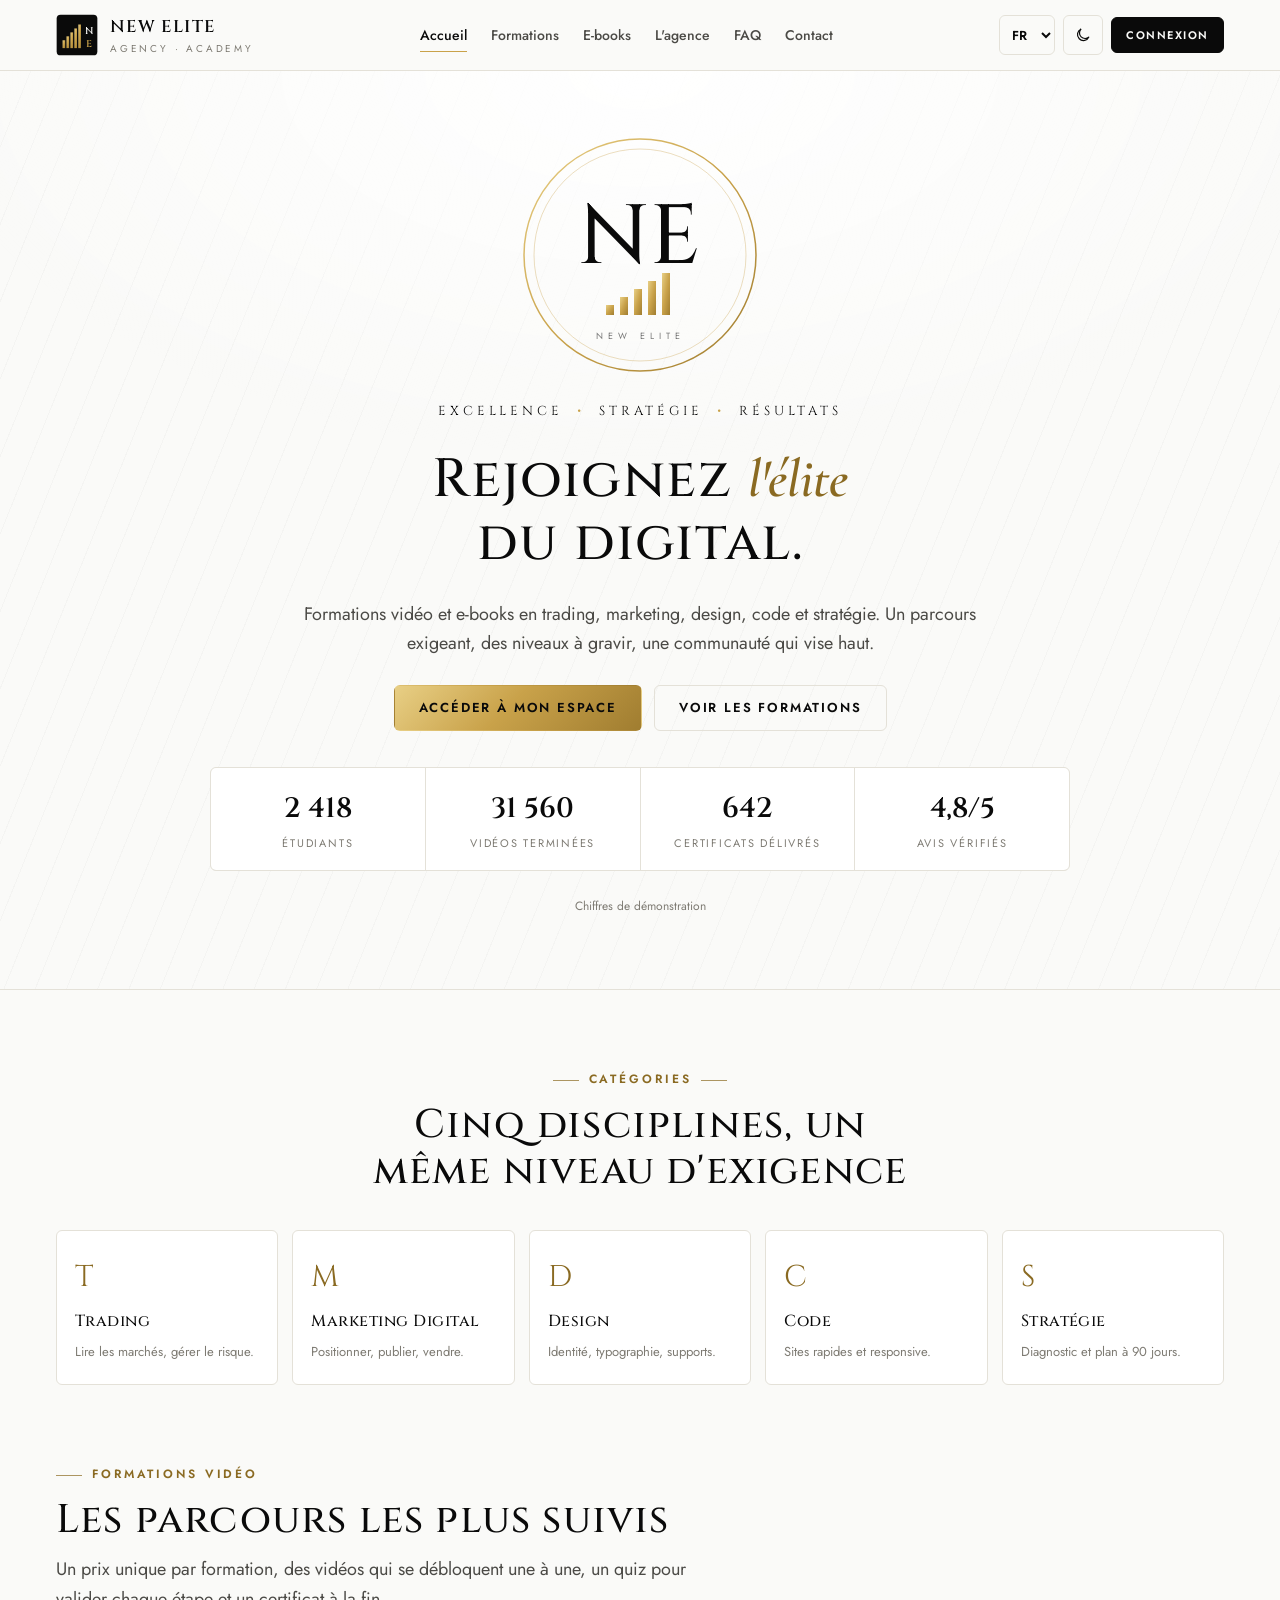
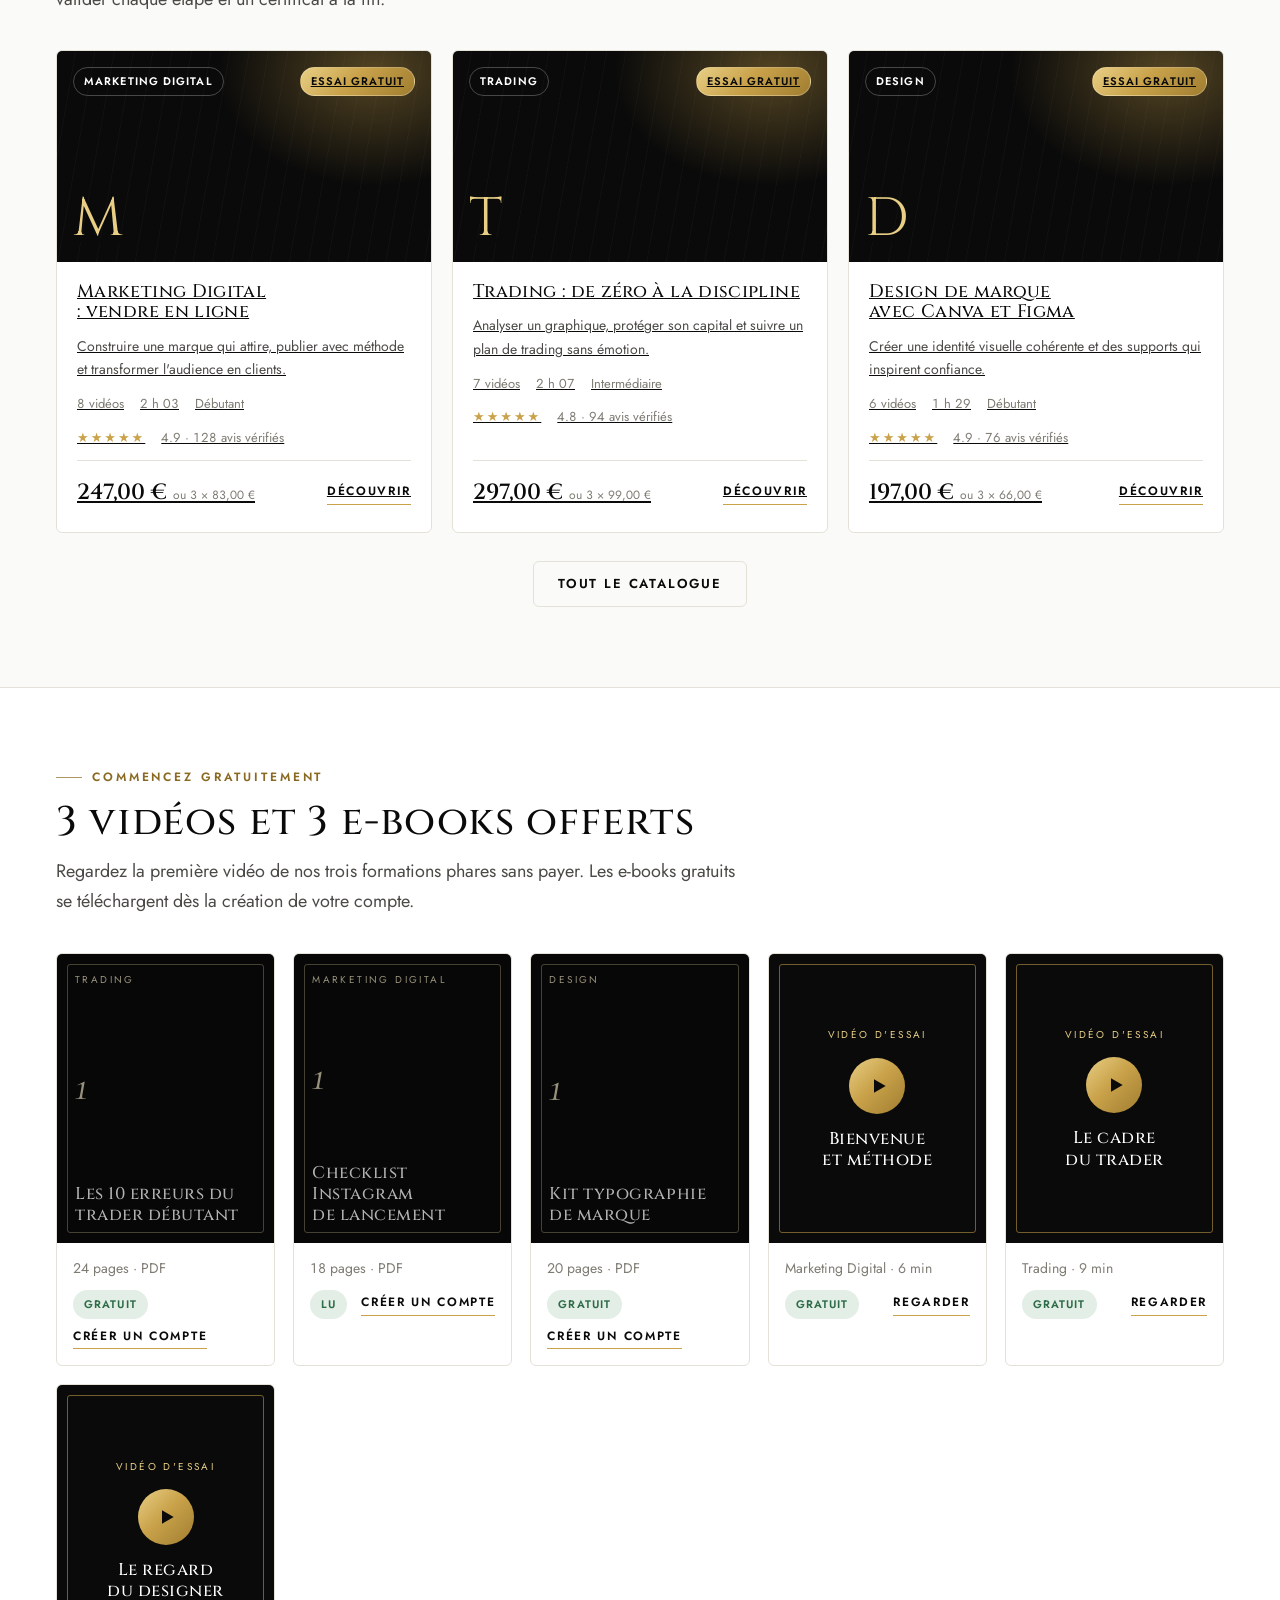
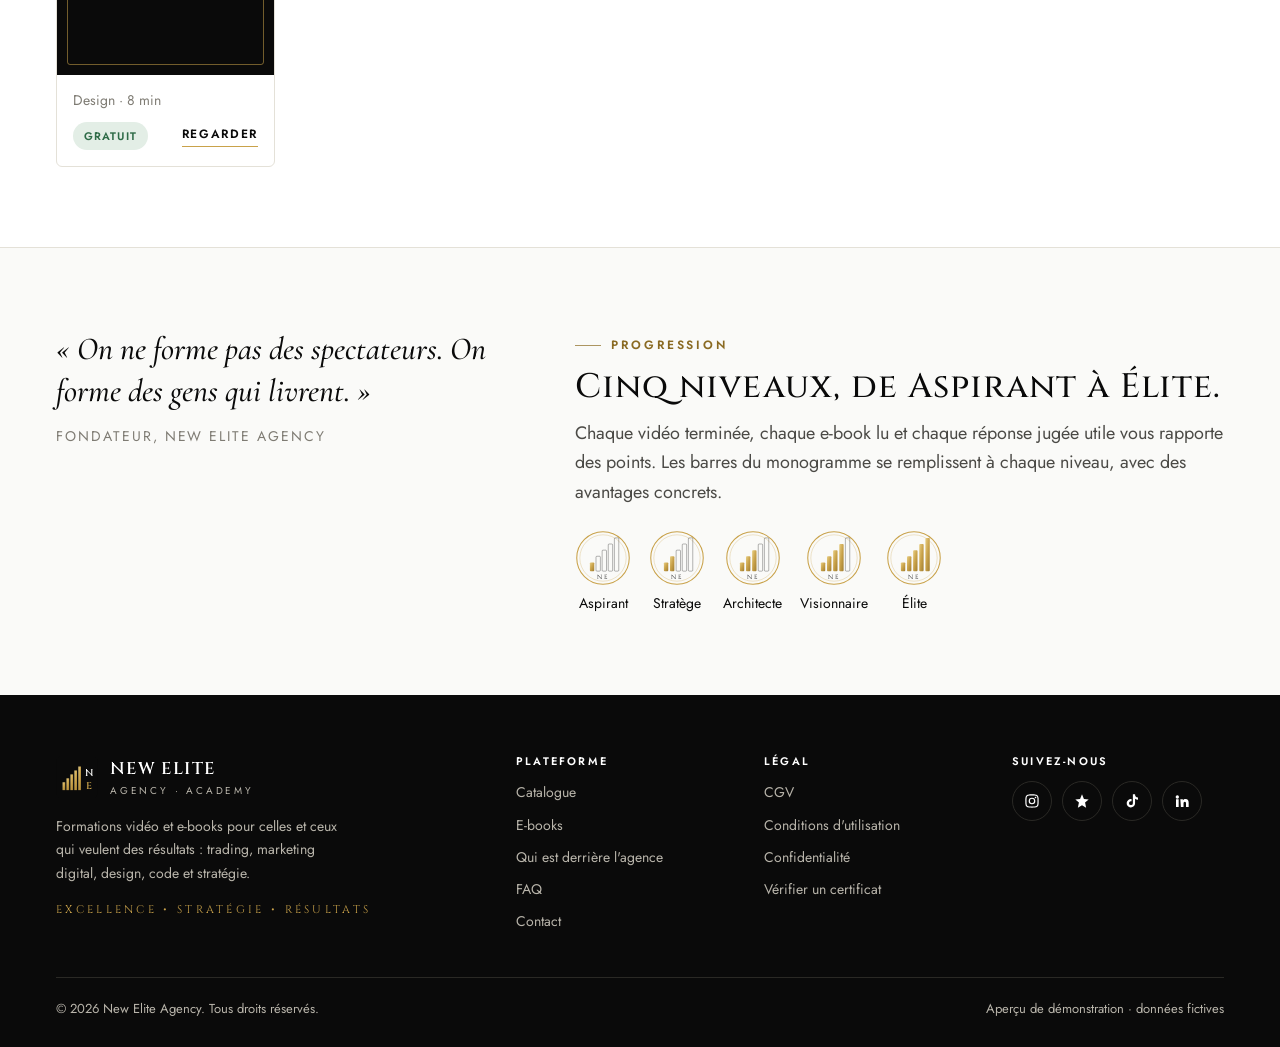
==== commit 623af869: "Rebuild New Elite site as full platform preview Clickable prototype of the final e-learning platform" ====
--- a/new-elite-agency-site/index.html
+++ b/new-elite-agency-site/index.html
@@ -5,345 +5,463 @@
 <meta name="viewport" content="width=device-width, initial-scale=1, viewport-fit=cover">
 <title>New Elite Academy</title>
 <meta name="claude:viewport-fit-sides" content="cover">
-<meta name="description" content="New Elite Agency : formations premium en Trading, Marketing Digital, Design, Code et Stratégie, avec espace étudiant privé.">
+<meta name="description" content="New Elite Agency : plateforme e-learning premium. Formations vidéo et e-books en Trading, Marketing Digital, Design, Code et Stratégie.">
 <link rel="preconnect" href="https://fonts.googleapis.com">
 <link rel="preconnect" href="https://fonts.gstatic.com" crossorigin>
-<link rel="stylesheet" href="https://fonts.googleapis.com/css2?family=Bodoni+Moda:ital,opsz,wght@0,6..96,400;0,6..96,500;0,6..96,700;1,6..96,400&family=Manrope:wght@400;500;600;700&display=swap">
+<link rel="stylesheet" href="https://fonts.googleapis.com/css2?family=Cinzel:wght@400;500;600;700&family=Cormorant+Garamond:ital,wght@1,500;1,600&family=Jost:wght@400;500;600&display=swap">
 <style>
-/* Layout: maison de couture. Fond soie blanc, encre noire, filets dorés.
-   Partie publique en sections pleine largeur ; espace étudiant en coque app (barre latérale + contenu). */
+/* Layout: maison d'excellence. Blanc cassé et noir profond, l'or réservé aux accents.
+   Signature : 5 barres verticales en escalier (logo, progression, niveaux). */
 :root {
-  --silk: #fbfbf9;
-  --silk-shade: #ecebe7;
-  --paper: #ffffff;
-  --ink: #0e0e0f;
-  --ink-soft: #4a4946;
-  --muted: #8a8780;
-  --line: #e2dfd8;
-  --gold: #a7864b;
-  --gold-deep: #7d6232;
-  --gold-soft: #f3ece0;
-  --night: #0b0b0c;
-  --night-line: #2a2926;
-  --night-text: #bdbab3;
-  --ok: #2f6b4a;
-  --ok-soft: #e5efe8;
-  --display: "Bodoni Moda", "Didot", "Bodoni 72", Georgia, serif;
-  --body: "Manrope", "Segoe UI", system-ui, -apple-system, sans-serif;
-  --gutter: max(16px, env(safe-area-inset-left, 0px));
-  --gutter-r: max(16px, env(safe-area-inset-right, 0px));
-  --wrap: 1180px;
-  --radius: 4px;
-  color-scheme: light;
+  --bg: #FAFAF8;
+  --surface: #FFFFFF;
+  --surface-2: #F2F0EA;
+  --ink: #0A0A0A;
+  --ink-2: #4B4A46;
+  --muted: #7E7B73;
+  --line: #E4E1D8;
+  --gold: #C9A24A;
+  --gold-ink: #8A6A22;
+  --gold-soft: #F5EEDC;
+  --gold-grad: linear-gradient(135deg, #E8CF85 0%, #C9A24A 46%, #A07D30 100%);
+  --night: #0A0A0A;
+  --night-2: #151513;
+  --night-line: #2A2925;
+  --night-text: #B9B5AB;
+  --ok: #2E6B47;
+  --ok-bg: #E3EEE6;
+  --danger: #9B2C2C;
+  --danger-bg: #F5E3E1;
+  --shadow: 0 18px 50px -24px rgba(10,10,10,.35);
+  --display: "Cinzel", "Trajan Pro", "Times New Roman", serif;
+  --accent-serif: "Cormorant Garamond", "Garamond", Georgia, serif;
+  --body: "Jost", "Futura", "Segoe UI", system-ui, sans-serif;
+  --r: 6px;
+  --wrap: 1200px;
+}
+@media (prefers-color-scheme: dark) {
+  :root:not([data-theme="light"]) {
+    --bg: #0E0E0D; --surface: #161614; --surface-2: #1F1E1B; --ink: #F3F1EA; --ink-2: #C9C5BB; --muted: #8F8B81;
+    --line: #2E2D29; --gold-ink: #DDBD68; --gold-soft: #2A2416; --ok: #86C9A0; --ok-bg: #17301F; --danger: #E79186; --danger-bg: #3A1C19;
+    --shadow: 0 18px 50px -24px rgba(0,0,0,.8); color-scheme: dark;
+  }
+}
+:root[data-theme="dark"] {
+  --bg: #0E0E0D; --surface: #161614; --surface-2: #1F1E1B; --ink: #F3F1EA; --ink-2: #C9C5BB; --muted: #8F8B81;
+  --line: #2E2D29; --gold-ink: #DDBD68; --gold-soft: #2A2416; --ok: #86C9A0; --ok-bg: #17301F; --danger: #E79186; --danger-bg: #3A1C19;
+  --shadow: 0 18px 50px -24px rgba(0,0,0,.8); color-scheme: dark;
 }
 * { box-sizing: border-box; }
 html { scroll-behavior: smooth; }
-body {
-  margin: 0;
-  background: var(--silk);
-  color: var(--ink);
-  font: 400 16px/1.65 var(--body);
-  -webkit-font-smoothing: antialiased;
-}
+body { margin: 0; background: var(--bg); color: var(--ink); font: 400 16px/1.65 var(--body); -webkit-font-smoothing: antialiased; }
 img { max-width: 100%; }
 [hidden] { display: none !important; }
-h1, h2, h3 { font-family: var(--display); font-weight: 500; line-height: 1.12; margin: 0; text-wrap: balance; letter-spacing: -0.01em; }
+h1, h2, h3, h4 { margin: 0; font-family: var(--display); font-weight: 500; line-height: 1.15; letter-spacing: .03em; text-wrap: balance; }
 p { margin: 0; }
 a { color: inherit; }
 button, input, select, textarea { font: inherit; color: inherit; }
+button { cursor: pointer; }
 :focus-visible { outline: 2px solid var(--gold); outline-offset: 3px; }
-.wrap { max-width: var(--wrap); margin: 0 auto; padding-left: var(--gutter); padding-right: var(--gutter-r); }
-.eyebrow { font-size: 12px; font-weight: 600; letter-spacing: 0.22em; text-transform: uppercase; color: var(--gold-deep); }
-.lead { font-size: 18px; color: var(--ink-soft); max-width: 60ch; }
-
-/* Silk texture: layered folds + slow sheen */
-.silk {
-  position: relative;
-  background:
-    linear-gradient(118deg, transparent 0 18%, rgba(255,255,255,.95) 26%, transparent 34% 52%, rgba(255,255,255,.9) 60%, transparent 70%),
-    linear-gradient(104deg, var(--silk) 0%, var(--silk-shade) 14%, var(--silk) 27%, #f4f3ef 41%, var(--silk) 55%, var(--silk-shade) 72%, var(--silk) 86%, #f2f1ed 100%),
-    var(--silk);
-  overflow: hidden;
-}
-.silk::before {
-  content: "";
-  position: absolute; inset: -20%;
-  background:
-    repeating-linear-gradient(112deg, rgba(0,0,0,0) 0 22px, rgba(0,0,0,.012) 22px 23px, rgba(255,255,255,.5) 23px 26px),
-    radial-gradient(60% 50% at 70% 30%, rgba(255,255,255,.9), transparent 70%),
-    radial-gradient(50% 40% at 20% 80%, rgba(167,134,75,.06), transparent 70%);
-  pointer-events: none;
-}
-.silk::after {
-  content: "";
-  position: absolute; inset: 0;
-  background: linear-gradient(100deg, transparent 30%, rgba(255,255,255,.75) 45%, transparent 60%);
-  background-size: 250% 100%;
-  animation: sheen 9s ease-in-out infinite;
-  pointer-events: none;
-}
-@keyframes sheen { 0%, 100% { background-position: 120% 0; } 50% { background-position: -20% 0; } }
+.wrap { max-width: var(--wrap); margin: 0 auto; padding-left: max(16px, env(safe-area-inset-left, 0px)); padding-right: max(16px, env(safe-area-inset-right, 0px)); }
+.eyebrow { display: inline-flex; align-items: center; gap: 10px; font-size: 12px; font-weight: 600; letter-spacing: .24em; text-transform: uppercase; color: var(--gold-ink); }
+.eyebrow::before, .eyebrow.both::after { content: ""; width: 26px; height: 1px; background: currentColor; opacity: .7; }
+.lead { font-size: 18px; color: var(--ink-2); max-width: 62ch; }
+.muted { color: var(--muted); }
+.small { font-size: 14px; }
+.num { font-variant-numeric: tabular-nums; }
+.quote { font-family: var(--accent-serif); font-style: italic; font-weight: 500; }
+.motto { display: flex; flex-wrap: wrap; justify-content: center; align-items: center; gap: 6px 14px; font-family: var(--display); font-size: 13px; letter-spacing: .3em; }
+.motto i { font-style: normal; color: var(--gold); }
+.view { animation: rise .45s ease both; }
+@keyframes rise { from { opacity: .001; transform: translateY(10px); } to { opacity: 1; transform: none; } }
+
+/* Buttons */
+.btn { display: inline-flex; align-items: center; justify-content: center; gap: 10px; min-height: 46px; padding: 0 24px; border-radius: var(--r); border: 1px solid var(--ink); background: var(--ink); color: var(--bg); text-decoration: none; font-size: 13px; font-weight: 600; letter-spacing: .14em; text-transform: uppercase; transition: transform .15s, background .2s, color .2s, border-color .2s; }
+.btn:hover { transform: translateY(-1px); }
+.btn.gold { background: var(--gold-grad); border-color: transparent; color: #0A0A0A; }
+.btn.ghost { background: transparent; color: var(--ink); border-color: var(--line); }
+.btn.ghost:hover { border-color: var(--ink); }
+.btn.sm { min-height: 36px; padding: 0 14px; font-size: 11px; }
+.btn.block { width: 100%; }
+.btn[disabled] { opacity: .45; cursor: not-allowed; transform: none; }
+.link { background: none; border: 0; padding: 0 0 2px; border-bottom: 1px solid var(--gold); font-size: 12px; font-weight: 600; letter-spacing: .14em; text-transform: uppercase; text-decoration: none; color: var(--ink); }
+.chip { display: inline-flex; align-items: center; gap: 6px; font-size: 11px; font-weight: 600; letter-spacing: .1em; text-transform: uppercase; padding: 4px 10px; border-radius: 999px; border: 1px solid var(--line); white-space: nowrap; }
+.chip.gold { background: var(--gold-soft); border-color: transparent; color: var(--gold-ink); }
+.chip.ok { background: var(--ok-bg); border-color: transparent; color: var(--ok); }
+.chip.dark { background: var(--ink); border-color: var(--ink); color: var(--bg); }
+.chip.danger { background: var(--danger-bg); border-color: transparent; color: var(--danger); }
+.card { background: var(--surface); border: 1px solid var(--line); border-radius: var(--r); }
+
+/* Staircase progress (signature motif) */
+.stairs { display: inline-flex; align-items: flex-end; gap: 3px; height: 22px; }
+.stairs i { width: 5px; border-radius: 1px; background: var(--line); }
+.stairs i.on { background: var(--gold-grad); }
+.stairs i:nth-child(1) { height: 20%; } .stairs i:nth-child(2) { height: 40%; } .stairs i:nth-child(3) { height: 60%; } .stairs i:nth-child(4) { height: 80%; } .stairs i:nth-child(5) { height: 100%; }
+.bar { position: relative; height: 6px; border-radius: 3px; background: var(--surface-2); overflow: hidden; }
+.bar > i { position: absolute; inset: 0 auto 0 0; background: var(--gold-grad); border-radius: 3px; transition: width .5s ease; }
+.divider { display: flex; align-items: center; gap: 14px; color: var(--gold); margin: 0 auto; max-width: 240px; }
+.divider::before, .divider::after { content: ""; flex: 1; height: 1px; background: var(--line); }
 
 /* Header */
-.site-header {
-  position: sticky; top: env(safe-area-inset-top, 0px); z-index: 20;
-  background: rgba(251,251,249,.92);
-  backdrop-filter: blur(10px);
-  border-bottom: 1px solid var(--line);
-}
-body::before { content: ""; position: fixed; inset: 0 0 auto; height: env(safe-area-inset-top, 0px); z-index: 30; background: var(--silk); }
-.nav { display: flex; align-items: center; justify-content: space-between; gap: 16px; min-height: 68px; }
-.brand { display: flex; align-items: center; gap: 12px; text-decoration: none; }
-.brand-mark {
-  width: 40px; height: 40px; display: grid; place-items: center;
-  border: 1px solid var(--gold); font-family: var(--display); font-size: 17px; font-weight: 700; letter-spacing: -0.04em;
-}
-.brand-name { display: flex; flex-direction: column; line-height: 1.1; }
-.brand-name strong { font-family: var(--display); font-weight: 500; font-size: 18px; }
-.brand-name span { font-size: 10px; letter-spacing: .26em; text-transform: uppercase; color: var(--muted); }
-.nav-links { display: flex; align-items: center; gap: 28px; list-style: none; margin: 0; padding: 0; }
-.nav-links a { text-decoration: none; font-size: 14px; font-weight: 500; color: var(--ink-soft); padding-block: 6px; border-bottom: 1px solid transparent; }
-.nav-links a:hover, .nav-links a[aria-current="page"] { color: var(--ink); border-bottom-color: var(--gold); }
-.menu-btn { display: none; background: none; border: 1px solid var(--line); width: 44px; height: 44px; cursor: pointer; }
-.menu-btn span, .menu-btn span::before, .menu-btn span::after { display: block; width: 18px; height: 1.5px; background: var(--ink); margin: 0 auto; position: relative; content: ""; }
-.menu-btn span::before { position: absolute; top: -6px; }
-.menu-btn span::after { position: absolute; top: 6px; }
-
-.btn {
-  display: inline-flex; align-items: center; justify-content: center; gap: 10px;
-  min-height: 48px; padding: 0 26px; border: 1px solid var(--ink); border-radius: var(--radius);
-  background: var(--ink); color: var(--paper); text-decoration: none; cursor: pointer;
-  font-size: 13px; font-weight: 600; letter-spacing: .14em; text-transform: uppercase;
-  transition: background .2s, color .2s, border-color .2s;
-}
-.btn:hover { background: var(--gold-deep); border-color: var(--gold-deep); }
-.btn.ghost { background: transparent; color: var(--ink); }
-.btn.ghost:hover { background: var(--ink); color: var(--paper); border-color: var(--ink); }
-.btn.small { min-height: 38px; padding: 0 16px; font-size: 11px; }
-.btn.gold { background: var(--gold); border-color: var(--gold); }
-.btn.gold:hover { background: var(--gold-deep); }
+body::before { content: ""; position: fixed; inset: 0 0 auto; height: env(safe-area-inset-top, 0px); z-index: 40; background: var(--bg); }
+.announce { background: var(--ink); color: var(--bg); font-size: 13px; text-align: center; padding-block: 9px; }
+.announce strong { color: var(--gold); font-weight: 600; letter-spacing: .08em; }
+.site-header { position: sticky; top: env(safe-area-inset-top, 0px); z-index: 30; background: color-mix(in srgb, var(--bg) 92%, transparent); backdrop-filter: blur(12px); border-bottom: 1px solid var(--line); }
+.nav { display: flex; align-items: center; gap: 20px; min-height: 70px; }
+.brand { display: flex; align-items: center; gap: 12px; text-decoration: none; flex: none; }
+.brand svg { width: 42px; height: 42px; }
+.brand b { display: block; font-family: var(--display); font-weight: 600; font-size: 17px; letter-spacing: .08em; }
+.brand small { display: block; font-size: 10px; letter-spacing: .28em; text-transform: uppercase; color: var(--muted); }
+.nav-links { display: flex; gap: 24px; margin: 0 auto; padding: 0; list-style: none; }
+.nav-links a { text-decoration: none; font-size: 14px; font-weight: 500; color: var(--ink-2); padding-block: 6px; border-bottom: 1px solid transparent; }
+.nav-links a:hover, .nav-links a.on { color: var(--ink); border-bottom-color: var(--gold); }
+.nav-tools { display: flex; align-items: center; gap: 8px; }
+.icon-btn { width: 40px; height: 40px; display: grid; place-items: center; border: 1px solid var(--line); border-radius: var(--r); background: transparent; }
+.icon-btn svg { width: 18px; height: 18px; stroke: currentColor; fill: none; stroke-width: 1.6; }
+.lang { border: 1px solid var(--line); border-radius: var(--r); background: transparent; height: 40px; padding: 0 8px; font-size: 13px; font-weight: 600; }
+.menu-btn { display: none; }
+.mobile-menu { display: none; }
 
 /* Hero */
-.hero { border-bottom: 1px solid var(--line); }
-.hero-inner { position: relative; z-index: 1; display: grid; justify-items: center; text-align: center; gap: 28px; padding-block: 72px 84px; }
-.monogram { position: relative; width: min(300px, 70vw); aspect-ratio: 1; max-width: 100%; display: grid; place-items: center; }
-.monogram .ring { position: absolute; inset: 0; border: 1px solid var(--gold); border-radius: 50%; }
-.monogram .ring.inner { inset: 9px; border-color: rgba(167,134,75,.45); }
-.monogram .letters { font-family: var(--display); font-weight: 400; font-size: clamp(112px, 30vw, 172px); line-height: 1; letter-spacing: -0.12em; display: flex; align-items: baseline; padding-right: .1em; }
-.monogram .letters .n { position: relative; z-index: 1; }
-.monogram .letters .e { font-style: italic; color: var(--gold-deep); margin-left: -.04em; transform: translateY(.06em); }
-.monogram .est { position: absolute; bottom: 14%; font-size: 10px; letter-spacing: .4em; text-transform: uppercase; color: var(--muted); }
-.motto { display: flex; flex-wrap: wrap; justify-content: center; align-items: center; gap: 6px 14px; font-size: 13px; font-weight: 600; letter-spacing: .32em; color: var(--ink); }
-.motto i { width: 5px; height: 5px; background: var(--gold); transform: rotate(45deg); display: inline-block; }
-.hero h1 { font-size: clamp(34px, 5vw, 58px); max-width: 21ch; }
-.hero h1 em { color: var(--gold-deep); }
+.hero { position: relative; overflow: hidden; border-bottom: 1px solid var(--line); background:
+  radial-gradient(80% 60% at 50% 0%, var(--surface) 0%, transparent 70%),
+  repeating-linear-gradient(112deg, transparent 0 28px, color-mix(in srgb, var(--ink) 2.5%, transparent) 28px 29px), var(--bg); }
+.hero-in { display: grid; justify-items: center; text-align: center; gap: 26px; padding-block: 64px 72px; }
+.monogram { width: min(240px, 62vw); max-width: 100%; }
+.hero h1 { font-size: clamp(30px, 5vw, 54px); max-width: 20ch; }
+.hero h1 em { font-family: var(--accent-serif); font-style: italic; font-weight: 600; letter-spacing: 0; color: var(--gold-ink); text-transform: none; }
 .hero .lead { margin-inline: auto; }
-.hero-actions { display: flex; flex-wrap: wrap; justify-content: center; gap: 12px; }
-.hero-facts { display: flex; flex-wrap: wrap; justify-content: center; gap: 12px 40px; margin-top: 12px; padding-top: 28px; border-top: 1px solid var(--line); }
-.hero-facts div { display: grid; gap: 2px; }
-.hero-facts strong { font-family: var(--display); font-size: 32px; font-weight: 500; font-variant-numeric: tabular-nums; }
-.hero-facts span { font-size: 12px; letter-spacing: .14em; text-transform: uppercase; color: var(--muted); }
-
-section.block { padding-block: 88px; scroll-margin-top: 68px; }
-.section-head { display: grid; gap: 14px; margin-bottom: 44px; max-width: 720px; }
-.section-head h2 { font-size: clamp(30px, 4.4vw, 48px); }
-
-/* Formations */
-.courses { display: grid; grid-template-columns: repeat(6, 1fr); gap: 20px; }
-.course { grid-column: span 2; background: var(--paper); border: 1px solid var(--line); padding: 30px 26px 26px; display: flex; flex-direction: column; gap: 16px; transition: border-color .25s, transform .25s; min-width: 0; }
-.course:nth-child(4), .course:nth-child(5) { grid-column: span 3; }
+.row { display: flex; flex-wrap: wrap; gap: 12px; align-items: center; }
+.center { justify-content: center; }
+.proof { display: grid; grid-template-columns: repeat(4, 1fr); gap: 1px; background: var(--line); border: 1px solid var(--line); border-radius: var(--r); overflow: hidden; width: 100%; max-width: 860px; margin-top: 10px; }
+.proof div { background: var(--surface); padding: 18px 12px; display: grid; gap: 2px; }
+.proof strong { font-family: var(--display); font-size: 28px; font-weight: 600; font-variant-numeric: tabular-nums; }
+.proof span { font-size: 11px; letter-spacing: .16em; text-transform: uppercase; color: var(--muted); }
+
+section.block { padding-block: 80px; }
+.head { display: grid; gap: 12px; margin-bottom: 36px; max-width: 760px; }
+.head.c { justify-items: center; text-align: center; margin-inline: auto; }
+.head h2 { font-size: clamp(26px, 3.6vw, 40px); }
+
+/* Categories + course cards */
+.cats { display: grid; grid-template-columns: repeat(5, 1fr); gap: 14px; }
+.cat { padding: 22px 18px; display: grid; gap: 10px; text-decoration: none; transition: border-color .2s, transform .2s; }
+.cat:hover { border-color: var(--gold); transform: translateY(-2px); }
+.cat .glyph { font-family: var(--display); font-size: 30px; color: var(--gold-ink); }
+.cat h3 { font-size: 16px; }
+.cat p { font-size: 13px; color: var(--muted); }
+.grid3 { display: grid; grid-template-columns: repeat(3, 1fr); gap: 20px; }
+.grid3 > *, .grid2 > * { min-width: 0; }
+.grid2 { display: grid; grid-template-columns: 1fr 1fr; gap: 20px; }
+.course { display: flex; flex-direction: column; overflow: hidden; transition: border-color .2s, transform .2s; }
 .course:hover { border-color: var(--gold); transform: translateY(-3px); }
-.course-top { display: flex; justify-content: space-between; align-items: flex-start; gap: 12px; }
-.course-glyph { font-family: var(--display); font-size: 44px; line-height: 1; color: var(--gold-deep); font-style: italic; }
-.level { font-size: 11px; font-weight: 600; letter-spacing: .12em; text-transform: uppercase; padding: 5px 10px; border: 1px solid var(--line); white-space: nowrap; }
-.level[data-l="Débutant"] { background: var(--ok-soft); border-color: transparent; color: var(--ok); }
-.level[data-l="Intermédiaire"] { background: var(--gold-soft); border-color: transparent; color: var(--gold-deep); }
-.level[data-l="Avancé"] { background: var(--ink); border-color: var(--ink); color: var(--paper); }
-.course h3 { font-size: 27px; }
-.course p { color: var(--ink-soft); font-size: 15px; }
-.course-meta { display: flex; flex-wrap: wrap; gap: 8px 20px; margin-top: auto; padding-top: 16px; border-top: 1px solid var(--line); font-size: 13px; color: var(--ink-soft); font-variant-numeric: tabular-nums; }
-.course-meta b { color: var(--ink); font-weight: 700; }
-.course-cta { display: flex; justify-content: space-between; align-items: center; gap: 12px; }
-.text-link { font-size: 12px; font-weight: 700; letter-spacing: .14em; text-transform: uppercase; text-decoration: none; border-bottom: 1px solid var(--gold); padding-bottom: 2px; background: none; border-top: 0; border-left: 0; border-right: 0; cursor: pointer; }
-
-/* À propos */
-.about { background: var(--paper); border-block: 1px solid var(--line); }
-.about-grid { display: grid; grid-template-columns: 5fr 7fr; gap: 64px; align-items: start; }
+.thumb { position: relative; aspect-ratio: 16 / 9; max-width: 100%; background: var(--night); color: #fff; display: flex; flex-direction: column; justify-content: space-between; padding: 16px; overflow: hidden; }
+.thumb::before { content: ""; position: absolute; inset: 0; background: radial-gradient(70% 90% at 85% 10%, rgba(201,162,74,.38), transparent 60%), repeating-linear-gradient(100deg, transparent 0 18px, rgba(255,255,255,.025) 18px 19px); }
+.thumb > * { position: relative; }
+.thumb .big { font-family: var(--display); font-size: 54px; line-height: 1; color: #E8CF85; }
+.thumb .top { display: flex; justify-content: space-between; gap: 8px; }
+.thumb .chip { border-color: rgba(255,255,255,.25); color: #fff; }
+.thumb .chip.gold { background: var(--gold-grad); color: #0A0A0A; }
+.course-body { padding: 20px; display: flex; flex-direction: column; gap: 12px; flex: 1; }
+.course-body h3 { font-size: 18px; letter-spacing: .02em; }
+.course-body p { font-size: 14px; color: var(--ink-2); }
+.meta { display: flex; flex-wrap: wrap; gap: 6px 16px; font-size: 13px; color: var(--muted); font-variant-numeric: tabular-nums; }
+.price-row { margin-top: auto; padding-top: 14px; border-top: 1px solid var(--line); display: flex; align-items: center; justify-content: space-between; gap: 10px; }
+.price { font-family: var(--display); font-size: 22px; font-weight: 600; font-variant-numeric: tabular-nums; }
+.price small { font-family: var(--body); font-size: 12px; color: var(--muted); font-weight: 400; letter-spacing: 0; }
+.stars { color: var(--gold); letter-spacing: 2px; font-size: 13px; }
+
+/* E-book cards */
+.books { display: grid; grid-template-columns: repeat(auto-fill, minmax(190px, 1fr)); gap: 18px; }
+.book { display: flex; flex-direction: column; overflow: hidden; min-width: 0; }
+.cover { position: relative; aspect-ratio: 3 / 4; max-width: 100%; background: var(--night); color: #fff; padding: 18px; display: flex; flex-direction: column; justify-content: space-between; overflow: hidden; }
+.cover::after { content: ""; position: absolute; inset: 10px; border: 1px solid rgba(201,162,74,.55); border-radius: 3px; pointer-events: none; }
+.cover small { font-size: 10px; letter-spacing: .24em; text-transform: uppercase; color: #E8CF85; }
+.cover h4 { font-size: 17px; line-height: 1.25; letter-spacing: .03em; }
+.cover .vol { font-family: var(--accent-serif); font-style: italic; font-size: 44px; color: #E8CF85; line-height: 1; }
+.book.locked .cover { filter: grayscale(.6) brightness(.7); }
+.book-body { padding: 14px 16px 16px; display: grid; gap: 10px; }
+.book-body .between { display: flex; justify-content: space-between; align-items: center; gap: 8px; flex-wrap: wrap; }
+
+/* Filters + search */
+.toolbar { display: flex; flex-wrap: wrap; gap: 12px; align-items: center; justify-content: space-between; margin-bottom: 26px; }
+.seg { display: flex; flex-wrap: wrap; gap: 6px; }
+.seg button { border: 1px solid var(--line); background: var(--surface); border-radius: 999px; padding: 7px 14px; font-size: 13px; }
+.seg button[aria-pressed="true"] { background: var(--ink); color: var(--bg); border-color: var(--ink); }
+.search { display: flex; align-items: center; gap: 8px; border: 1px solid var(--line); background: var(--surface); border-radius: var(--r); padding: 0 12px; min-height: 42px; min-width: 0; flex: 1 1 260px; max-width: 380px; }
+.search input { border: 0; background: transparent; outline: none; width: 100%; min-height: 40px; }
+.search svg { width: 16px; height: 16px; stroke: var(--muted); fill: none; stroke-width: 1.8; flex: none; }
+
+/* Course page */
+.course-hero { background: var(--night); color: #F3F1EA; padding-block: 48px; }
+.course-hero .eyebrow { color: #E8CF85; }
+.course-hero h1 { font-size: clamp(28px, 4.4vw, 46px); margin-top: 12px; }
+.course-hero .lead { color: var(--night-text); margin-top: 14px; }
+.course-hero .meta { color: var(--night-text); margin-top: 16px; }
+.course-layout { display: grid; grid-template-columns: minmax(0, 1fr) 360px; gap: 40px; align-items: start; padding-block: 44px 80px; }
+.sticky-buy { position: sticky; top: calc(env(safe-area-inset-top, 0px) + 90px); padding: 22px; display: grid; gap: 14px; box-shadow: var(--shadow); }
+.sticky-buy .trailer { aspect-ratio: 16 / 9; max-width: 100%; border-radius: 4px; background: var(--night); display: grid; place-items: center; color: #fff; position: relative; overflow: hidden; }
+.sticky-buy .trailer::before { content: ""; position: absolute; inset: 0; background: radial-gradient(60% 80% at 80% 20%, rgba(201,162,74,.4), transparent 60%); }
+.play { position: relative; width: 56px; height: 56px; border-radius: 50%; background: var(--gold-grad); display: grid; place-items: center; border: 0; }
+.play svg { width: 20px; height: 20px; fill: #0A0A0A; margin-left: 3px; }
+.guarantee { display: flex; gap: 10px; align-items: flex-start; font-size: 13px; color: var(--ink-2); background: var(--surface-2); padding: 10px 12px; border-radius: 4px; }
+.guarantee svg { width: 18px; height: 18px; stroke: var(--gold-ink); fill: none; stroke-width: 1.8; flex: none; margin-top: 2px; }
+.section-card { padding: 28px; display: grid; gap: 16px; }
+.section-card h2 { font-size: 22px; }
+.ticks { list-style: none; margin: 0; padding: 0; display: grid; grid-template-columns: 1fr 1fr; gap: 10px 24px; }
+.ticks li { display: flex; gap: 10px; font-size: 15px; }
+.ticks li::before { content: "◆"; color: var(--gold); font-size: 10px; margin-top: 6px; }
+.program { list-style: none; margin: 0; padding: 0; border-top: 1px solid var(--line); }
+.program li { display: grid; grid-template-columns: 36px 1fr auto; gap: 12px; align-items: center; padding: 12px 0; border-bottom: 1px solid var(--line); font-size: 15px; }
+.program .n { font-family: var(--display); color: var(--gold-ink); font-size: 14px; }
+.program .t { font-size: 13px; color: var(--muted); font-variant-numeric: tabular-nums; display: flex; gap: 8px; align-items: center; }
+.review { padding: 18px 0; border-bottom: 1px solid var(--line); display: grid; gap: 6px; }
+.review:last-child { border-bottom: 0; }
+.review b { font-weight: 600; }
+details.faq { border-bottom: 1px solid var(--line); padding: 14px 0; }
+details.faq summary { cursor: pointer; font-weight: 500; list-style: none; display: flex; justify-content: space-between; gap: 12px; }
+details.faq summary::after { content: "+"; color: var(--gold-ink); font-size: 20px; line-height: 1; }
+details.faq[open] summary::after { content: "–"; }
+details.faq p { margin-top: 10px; color: var(--ink-2); font-size: 15px; }
+
+/* About */
+.about-grid { display: grid; grid-template-columns: 5fr 7fr; gap: 56px; align-items: start; }
 .about-grid > * { min-width: 0; }
-.about-quote { font-family: var(--display); font-size: clamp(26px, 3.2vw, 36px); line-height: 1.25; font-style: italic; }
-.about-quote::before { content: "« "; color: var(--gold); }
-.about-quote::after { content: " »"; color: var(--gold); }
-.about-sign { margin-top: 20px; font-size: 13px; letter-spacing: .14em; text-transform: uppercase; color: var(--muted); }
-.about-text { display: grid; gap: 18px; color: var(--ink-soft); }
-.method { list-style: none; margin: 36px 0 0; padding: 0; display: grid; grid-template-columns: repeat(4, 1fr); gap: 0; border-top: 1px solid var(--ink); counter-reset: step; }
-.method li { padding: 22px 20px 4px 0; display: grid; gap: 8px; counter-increment: step; }
-.method li::before { content: "Étape " counter(step); font-size: 11px; font-weight: 700; letter-spacing: .16em; text-transform: uppercase; color: var(--gold-deep); }
-.method h3 { font-size: 21px; }
-.method p { font-size: 14px; color: var(--ink-soft); }
-
-/* Contact */
-.contact-grid { display: grid; grid-template-columns: 4fr 7fr; gap: 56px; }
-.contact-grid > * { min-width: 0; }
-.contact-side { display: grid; gap: 24px; align-content: start; }
-.contact-side dl { margin: 0; display: grid; gap: 18px; }
-.contact-side dt { font-size: 11px; font-weight: 700; letter-spacing: .16em; text-transform: uppercase; color: var(--muted); }
-.contact-side dd { margin: 4px 0 0; font-size: 16px; }
-form.card { background: var(--paper); border: 1px solid var(--line); padding: 36px; display: grid; grid-template-columns: 1fr 1fr; gap: 20px; }
-.field { display: grid; gap: 7px; min-width: 0; }
+.portrait { aspect-ratio: 4 / 5; max-width: 100%; border-radius: var(--r); background: var(--night); position: relative; overflow: hidden; display: grid; place-items: center; }
+.portrait::before { content: ""; position: absolute; inset: 0; background: radial-gradient(70% 60% at 50% 30%, rgba(201,162,74,.35), transparent 70%); }
+.portrait svg { position: relative; width: 55%; }
+.big-quote { font-size: clamp(24px, 3vw, 32px); line-height: 1.3; }
+.steps { display: grid; grid-template-columns: repeat(4, 1fr); gap: 0; border-top: 1px solid var(--ink); counter-reset: s; margin-top: 30px; }
+.steps div { padding: 18px 18px 0 0; display: grid; gap: 6px; counter-increment: s; }
+.steps div::before { content: "Étape " counter(s); font-size: 11px; font-weight: 600; letter-spacing: .16em; text-transform: uppercase; color: var(--gold-ink); }
+.steps h3 { font-size: 17px; }
+.steps p { font-size: 14px; color: var(--ink-2); }
+
+/* Forms */
+.form { padding: 30px; display: grid; grid-template-columns: 1fr 1fr; gap: 18px; }
+.field { display: grid; gap: 6px; min-width: 0; }
 .field.full { grid-column: 1 / -1; }
-.field label { font-size: 12px; font-weight: 600; letter-spacing: .1em; text-transform: uppercase; color: var(--ink-soft); }
-.field input, .field select, .field textarea {
-  width: 100%; min-height: 48px; padding: 12px 14px; background: var(--silk); border: 1px solid var(--line); border-radius: var(--radius);
-}
+.field label { font-size: 12px; font-weight: 600; letter-spacing: .1em; text-transform: uppercase; color: var(--ink-2); }
+.input, .field input, .field select, .field textarea { width: 100%; min-height: 46px; padding: 10px 14px; background: var(--bg); border: 1px solid var(--line); border-radius: var(--r); }
 .field textarea { min-height: 110px; resize: vertical; }
-.field input:focus, .field select:focus, .field textarea:focus { outline: none; border-color: var(--gold); background: var(--paper); }
-.field .err { font-size: 13px; color: #9b2c2c; }
-.check { display: flex; gap: 10px; align-items: flex-start; font-size: 14px; color: var(--ink-soft); }
-.check input { margin-top: 4px; accent-color: var(--gold-deep); }
-.form-foot { grid-column: 1 / -1; display: flex; flex-wrap: wrap; align-items: center; justify-content: space-between; gap: 16px; }
-.form-note { font-size: 13px; color: var(--muted); }
-.success { grid-column: 1 / -1; background: var(--ok-soft); color: var(--ok); padding: 16px 18px; font-size: 15px; }
+.field input:focus, .field select:focus, .field textarea:focus, .input:focus { outline: none; border-color: var(--gold); }
+.notice { padding: 12px 14px; border-radius: 4px; font-size: 14px; }
+.notice.ok { background: var(--ok-bg); color: var(--ok); }
+.notice.err { background: var(--danger-bg); color: var(--danger); }
+.notice.gold { background: var(--gold-soft); color: var(--ink); }
 
 /* Footer */
-.site-footer { background: var(--night); color: var(--night-text); padding-block: 64px 28px; }
-.footer-grid { display: grid; grid-template-columns: 2fr 1fr 1fr 1fr; gap: 40px; }
-.footer-grid > * { min-width: 0; }
-.site-footer .brand-mark { border-color: var(--gold); color: #fff; }
-.site-footer .brand-name strong { color: #fff; }
-.site-footer .brand-name span { color: var(--night-text); }
-.footer-about { margin-top: 18px; max-width: 34ch; font-size: 14px; }
-.footer-motto { margin-top: 18px; font-size: 11px; letter-spacing: .3em; color: var(--gold); }
-.site-footer h4 { margin: 0 0 14px; font-size: 11px; letter-spacing: .2em; text-transform: uppercase; color: #fff; font-weight: 700; }
-.site-footer ul { list-style: none; margin: 0; padding: 0; display: grid; gap: 10px; font-size: 14px; }
-.site-footer a { text-decoration: none; color: var(--night-text); }
+.site-footer { background: var(--night); color: var(--night-text); padding-block: 60px 28px; }
+.foot { display: grid; grid-template-columns: 2fr 1fr 1fr 1fr; gap: 36px; }
+.foot > * { min-width: 0; }
+.site-footer .brand b { color: #fff; }
+.site-footer .brand small { color: var(--night-text); }
+.site-footer h4 { font-family: var(--body); font-size: 11px; font-weight: 600; letter-spacing: .2em; text-transform: uppercase; color: #fff; margin-bottom: 14px; }
+.site-footer ul { list-style: none; margin: 0; padding: 0; display: grid; gap: 9px; font-size: 14px; }
+.site-footer a { color: var(--night-text); text-decoration: none; }
 .site-footer a:hover { color: #fff; }
-.socials { display: flex; flex-wrap: wrap; gap: 10px; }
-.socials a { width: 40px; height: 40px; display: grid; place-items: center; border: 1px solid var(--night-line); color: #fff; }
+.socials { display: flex; gap: 10px; flex-wrap: wrap; }
+.socials a { width: 40px; height: 40px; border: 1px solid var(--night-line); border-radius: 50%; display: grid; place-items: center; color: #fff; }
 .socials a:hover { border-color: var(--gold); color: var(--gold); }
-.socials svg { width: 17px; height: 17px; fill: currentColor; }
-.footer-bottom { margin-top: 48px; padding-top: 22px; border-top: 1px solid var(--night-line); display: flex; flex-wrap: wrap; justify-content: space-between; gap: 12px; font-size: 13px; }
-
-/* Login */
-.login-wrap { min-height: calc(100vh - 69px); display: grid; place-items: center; padding-block: 56px; }
-.login { position: relative; z-index: 1; width: 100%; max-width: 440px; background: var(--paper); border: 1px solid var(--line); padding: 40px 34px; display: grid; gap: 22px; }
-.login-head { display: grid; justify-items: center; text-align: center; gap: 12px; }
-.login-head .brand-mark { width: 56px; height: 56px; font-size: 24px; }
-.login-head h1 { font-size: 32px; }
-.login form { display: grid; gap: 16px; }
-.demo-hint { font-size: 13px; color: var(--ink-soft); background: var(--gold-soft); padding: 12px 14px; }
-.demo-hint code { font-family: ui-monospace, Menlo, monospace; font-size: 12.5px; }
-.login-err { color: #9b2c2c; font-size: 14px; }
-
-/* Student space */
-.app { display: grid; grid-template-columns: 260px 1fr; min-height: calc(100vh - 69px); }
-.side { background: var(--night); color: var(--night-text); padding: 28px 18px; display: flex; flex-direction: column; gap: 28px; }
-.student { display: flex; gap: 12px; align-items: center; padding: 0 8px; }
-.avatar { width: 44px; height: 44px; border-radius: 50%; display: grid; place-items: center; background: var(--gold); color: var(--night); font-weight: 700; flex: none; }
-.student strong { display: block; color: #fff; font-size: 15px; }
-.student span { font-size: 12px; }
-.side-nav { display: grid; gap: 4px; }
-.side-nav button { display: flex; align-items: center; gap: 12px; text-align: left; background: none; border: 0; color: var(--night-text); padding: 11px 12px; cursor: pointer; font-size: 14px; font-weight: 500; border-left: 2px solid transparent; }
-.side-nav button:hover { color: #fff; }
-.side-nav button[aria-current="true"] { color: #fff; border-left-color: var(--gold); background: rgba(255,255,255,.04); }
-.side-nav svg { width: 18px; height: 18px; stroke: currentColor; fill: none; stroke-width: 1.6; flex: none; }
-.side-foot { margin-top: auto; display: grid; gap: 10px; padding: 0 8px; }
-.side-foot button { background: none; border: 1px solid var(--night-line); color: var(--night-text); min-height: 40px; cursor: pointer; font-size: 13px; }
-.side-foot button:hover { color: #fff; border-color: var(--gold); }
-.main { padding: 40px max(16px, 3vw) 64px; min-width: 0; display: grid; gap: 32px; align-content: start; }
-.main-head { display: flex; flex-wrap: wrap; justify-content: space-between; align-items: end; gap: 16px; }
-.main-head h1 { font-size: clamp(28px, 3.6vw, 40px); }
-.main-head p { color: var(--ink-soft); margin-top: 6px; }
-.stats { display: grid; grid-template-columns: repeat(4, 1fr); gap: 1px; background: var(--line); border: 1px solid var(--line); }
-.stat { background: var(--paper); padding: 22px; display: grid; gap: 4px; }
-.stat span { font-size: 11px; font-weight: 700; letter-spacing: .14em; text-transform: uppercase; color: var(--muted); }
-.stat strong { font-family: var(--display); font-size: 38px; font-weight: 500; font-variant-numeric: tabular-nums; line-height: 1.1; }
-.stat small { font-size: 13px; color: var(--ink-soft); }
-.panel-title { display: flex; justify-content: space-between; align-items: baseline; gap: 12px; margin-bottom: 16px; }
-.panel-title h2 { font-size: 24px; }
-.resume { background: var(--ink); color: #fff; padding: 28px; display: grid; grid-template-columns: 1fr auto; gap: 20px; align-items: center; }
-.resume .eyebrow { color: var(--gold); }
-.resume h3 { font-size: 26px; margin-top: 6px; }
-.resume p { color: var(--night-text); font-size: 14px; margin-top: 6px; }
-.resume .btn { background: var(--gold); border-color: var(--gold); }
-.my-courses { display: grid; gap: 12px; }
-.my-course { background: var(--paper); border: 1px solid var(--line); padding: 20px 22px; display: grid; grid-template-columns: 56px 1fr auto; gap: 18px; align-items: center; }
-.my-course > * { min-width: 0; }
-.my-course .course-glyph { font-size: 40px; text-align: center; }
-.my-course h3 { font-size: 21px; }
-.my-course .sub { font-size: 13px; color: var(--muted); font-variant-numeric: tabular-nums; }
-.bar { height: 4px; background: var(--line); margin-top: 10px; overflow: hidden; }
-.bar i { display: block; height: 100%; background: var(--gold); transition: width .5s ease; }
-.pill { font-size: 11px; font-weight: 700; letter-spacing: .1em; text-transform: uppercase; padding: 5px 10px; white-space: nowrap; }
-.pill.done { background: var(--ok-soft); color: var(--ok); }
-.pill.prog { background: var(--gold-soft); color: var(--gold-deep); }
-.pill.lock { background: var(--silk-shade); color: var(--ink-soft); }
-.filters { display: flex; flex-wrap: wrap; gap: 8px; }
-.filters button { border: 1px solid var(--line); background: var(--paper); padding: 8px 14px; cursor: pointer; font-size: 13px; }
-.filters button[aria-pressed="true"] { background: var(--ink); color: #fff; border-color: var(--ink); }
-.books { display: grid; grid-template-columns: repeat(auto-fill, minmax(200px, 1fr)); gap: 18px; }
-.book { background: var(--paper); border: 1px solid var(--line); display: flex; flex-direction: column; min-width: 0; }
-.cover { aspect-ratio: 3 / 4; max-width: 100%; background: var(--ink); color: #fff; padding: 18px; display: flex; flex-direction: column; justify-content: space-between; position: relative; overflow: hidden; }
-.cover::after { content: ""; position: absolute; inset: 10px; border: 1px solid rgba(167,134,75,.6); pointer-events: none; }
-.cover small { font-size: 10px; letter-spacing: .24em; text-transform: uppercase; color: var(--gold); }
-.cover h4 { margin: 0; font-family: var(--display); font-weight: 500; font-size: 22px; line-height: 1.15; }
-.cover .vol { font-family: var(--display); font-style: italic; font-size: 46px; color: var(--gold); line-height: 1; }
-.book.locked .cover { background: #3a3936; }
-.book-body { padding: 14px 16px 16px; display: grid; gap: 10px; }
-.book-body .sub { font-size: 12.5px; color: var(--muted); font-variant-numeric: tabular-nums; }
-.book-body .row { display: flex; justify-content: space-between; align-items: center; gap: 8px; }
-.profile { background: var(--paper); border: 1px solid var(--line); padding: 28px; display: grid; gap: 18px; max-width: 640px; }
-.profile dl { margin: 0; display: grid; grid-template-columns: 160px 1fr; gap: 12px 20px; }
-.profile dt { font-size: 12px; font-weight: 700; letter-spacing: .12em; text-transform: uppercase; color: var(--muted); }
-.profile dd { margin: 0; }
-.mobile-tabs { display: none; }
-
-/* Reader */
-.reader { position: fixed; inset: 0; z-index: 50; background: rgba(14,14,15,.6); display: grid; place-items: center; padding: max(16px, env(safe-area-inset-top, 0px)) var(--gutter-r) max(16px, env(safe-area-inset-bottom, 0px)) var(--gutter); }
-.reader-sheet { background: var(--paper); width: 100%; max-width: 720px; max-height: 100%; overflow: auto; padding: 44px clamp(20px, 5vw, 56px); display: grid; gap: 18px; position: relative; }
-.reader-sheet h2 { font-size: clamp(28px, 4vw, 38px); }
-.reader-sheet .chap { font-family: var(--display); font-style: italic; color: var(--gold-deep); font-size: 20px; }
-.reader-sheet p, .reader-sheet li { color: var(--ink-soft); }
-.reader-sheet ul { margin: 0; padding-left: 20px; display: grid; gap: 6px; }
-.close { position: absolute; top: 14px; right: 14px; width: 40px; height: 40px; border: 1px solid var(--line); background: var(--paper); cursor: pointer; font-size: 20px; line-height: 1; }
-.reader-actions { display: flex; flex-wrap: wrap; gap: 12px; padding-top: 12px; border-top: 1px solid var(--line); }
+.socials svg { width: 16px; height: 16px; fill: currentColor; }
+.foot-bottom { margin-top: 44px; padding-top: 20px; border-top: 1px solid var(--night-line); display: flex; flex-wrap: wrap; gap: 12px; justify-content: space-between; font-size: 13px; }
+
+/* App shell (student + admin) */
+.app { display: grid; grid-template-columns: 250px minmax(0, 1fr); min-height: calc(100vh - 71px); }
+.side { background: var(--night); color: var(--night-text); padding: 24px 14px; display: flex; flex-direction: column; gap: 22px; }
+.who { display: flex; gap: 12px; align-items: center; padding: 0 8px; }
+.avatar { width: 42px; height: 42px; border-radius: 50%; background: var(--gold-grad); color: #0A0A0A; display: grid; place-items: center; font-weight: 600; flex: none; }
+.who strong { display: block; color: #fff; font-size: 15px; font-weight: 500; }
+.who span { font-size: 12px; }
+.side nav { display: grid; gap: 2px; }
+.side nav a { display: flex; align-items: center; gap: 12px; padding: 10px 12px; border-radius: 4px; text-decoration: none; color: var(--night-text); font-size: 14px; border-left: 2px solid transparent; }
+.side nav a:hover { color: #fff; }
+.side nav a.on { color: #fff; background: rgba(255,255,255,.05); border-left-color: var(--gold); }
+.side nav svg { width: 18px; height: 18px; stroke: currentColor; fill: none; stroke-width: 1.6; flex: none; }
+.side .lvl { margin: 0 8px; padding: 14px; border: 1px solid var(--night-line); border-radius: var(--r); display: grid; gap: 8px; }
+.side .lvl b { color: #fff; font-family: var(--display); font-weight: 500; letter-spacing: .08em; }
+.side .lvl .bar { background: var(--night-line); }
+.side .bottom { margin-top: auto; display: grid; gap: 8px; padding: 0 8px; }
+.side .bottom button { background: none; border: 1px solid var(--night-line); color: var(--night-text); min-height: 38px; border-radius: 4px; font-size: 13px; }
+.side .bottom button:hover { color: #fff; border-color: var(--gold); }
+.main { padding: 34px max(16px, 3vw) 64px; display: grid; gap: 28px; align-content: start; min-width: 0; }
+.main-head { display: flex; flex-wrap: wrap; align-items: flex-end; justify-content: space-between; gap: 16px; }
+.main-head h1 { font-size: clamp(24px, 3vw, 34px); }
+.main-head p { color: var(--ink-2); margin-top: 6px; }
+.tabs-m { display: none; }
+.kpis { display: grid; grid-template-columns: repeat(4, 1fr); gap: 1px; background: var(--line); border: 1px solid var(--line); border-radius: var(--r); overflow: hidden; }
+.kpi { background: var(--surface); padding: 18px 20px; display: grid; gap: 4px; }
+.kpi span { font-size: 11px; font-weight: 600; letter-spacing: .14em; text-transform: uppercase; color: var(--muted); }
+.kpi strong { font-family: var(--display); font-size: 30px; font-weight: 600; font-variant-numeric: tabular-nums; line-height: 1.15; }
+.kpi small { font-size: 13px; color: var(--ink-2); }
+.kpi small.up { color: var(--ok); }
+.panel { padding: 22px; display: grid; gap: 16px; }
+.panel-h { display: flex; justify-content: space-between; align-items: baseline; gap: 12px; flex-wrap: wrap; }
+.panel-h h2 { font-size: 18px; }
+.level-card { background: var(--night); color: #F3F1EA; border-radius: var(--r); padding: 24px; display: grid; grid-template-columns: auto 1fr; gap: 22px; align-items: center; }
+.level-card svg.medal { width: 96px; height: 96px; }
+.level-card h2 { font-size: 24px; letter-spacing: .1em; }
+.level-card .bar { background: var(--night-line); margin-top: 10px; }
+.level-card ul { margin: 10px 0 0; padding-left: 18px; color: var(--night-text); font-size: 14px; }
+.resume { display: grid; grid-template-columns: 1fr auto; gap: 18px; align-items: center; }
+.my { display: grid; gap: 10px; }
+.my-row { display: grid; grid-template-columns: 64px minmax(0, 1fr) auto; gap: 16px; align-items: center; padding: 14px 16px; }
+.my-row .mini { width: 64px; height: 44px; border-radius: 4px; background: var(--night); display: grid; place-items: center; font-family: var(--display); color: #E8CF85; font-size: 20px; }
+.my-row h3 { font-family: var(--body); font-size: 16px; font-weight: 500; letter-spacing: 0; }
+.my-row .sub { font-size: 13px; color: var(--muted); font-variant-numeric: tabular-nums; }
+.table-wrap { overflow-x: auto; }
+table { width: 100%; border-collapse: collapse; font-size: 14px; }
+th { text-align: left; font-size: 11px; font-weight: 600; letter-spacing: .12em; text-transform: uppercase; color: var(--muted); padding: 10px 12px; border-bottom: 1px solid var(--line); white-space: nowrap; }
+td { padding: 12px; border-bottom: 1px solid var(--line); font-variant-numeric: tabular-nums; }
+tr:last-child td { border-bottom: 0; }
+td.r, th.r { text-align: right; }
+
+/* Player */
+.player-layout { display: grid; grid-template-columns: minmax(0, 1fr) 320px; gap: 24px; align-items: start; }
+.player { background: #000; border-radius: var(--r); overflow: hidden; color: #fff; user-select: none; }
+.screen { position: relative; aspect-ratio: 16 / 9; max-width: 100%; display: grid; place-items: center; background: radial-gradient(60% 80% at 75% 25%, rgba(201,162,74,.28), transparent 60%), linear-gradient(160deg, #141412, #050505); overflow: hidden; }
+.screen .slide { position: absolute; inset: 0; display: grid; place-content: center; text-align: center; gap: 10px; padding: 24px; }
+.screen .slide h3 { font-size: clamp(18px, 3vw, 30px); color: #fff; }
+.screen .slide p { color: #B9B5AB; font-size: 14px; }
+.wm { position: absolute; font-size: 12px; color: rgba(255,255,255,.28); pointer-events: none; white-space: nowrap; transition: left 2s linear, top 2s linear; }
+.caption { position: absolute; left: 50%; bottom: 14px; transform: translateX(-50%); background: rgba(0,0,0,.72); padding: 4px 10px; font-size: 14px; border-radius: 3px; max-width: 90%; text-align: center; }
+.pause-note { position: absolute; top: 12px; left: 12px; background: rgba(155,44,44,.9); padding: 6px 10px; font-size: 12px; border-radius: 3px; }
+.controls { display: flex; flex-wrap: wrap; align-items: center; gap: 10px; padding: 10px 14px; background: #0D0D0C; }
+.controls button, .controls select { background: transparent; border: 1px solid #2A2925; color: #fff; border-radius: 4px; min-height: 34px; padding: 0 10px; font-size: 13px; }
+.controls select option { color: #000; }
+.track { flex: 1 1 200px; height: 6px; background: #2A2925; border-radius: 3px; position: relative; cursor: pointer; min-width: 120px; }
+.track .seen { position: absolute; inset: 0 auto 0 0; background: #4A4840; border-radius: 3px; }
+.track .pos { position: absolute; inset: 0 auto 0 0; background: var(--gold-grad); border-radius: 3px; }
+.time { font-size: 13px; font-variant-numeric: tabular-nums; color: #B9B5AB; }
+.lessons { list-style: none; margin: 0; padding: 0; display: grid; gap: 2px; max-height: 460px; overflow: auto; }
+.lessons button { width: 100%; text-align: left; display: grid; grid-template-columns: 24px 1fr auto; gap: 10px; align-items: center; padding: 10px; border: 0; background: transparent; border-radius: 4px; font-size: 14px; }
+.lessons button:hover:not([disabled]) { background: var(--surface-2); }
+.lessons button.on { background: var(--gold-soft); }
+.lessons button[disabled] { opacity: .5; cursor: not-allowed; }
+.lessons .ic { width: 22px; height: 22px; border-radius: 50%; border: 1px solid var(--line); display: grid; place-items: center; font-size: 11px; }
+.lessons .ic.done { background: var(--ok); border-color: var(--ok); color: var(--surface); }
+.chapters { display: flex; flex-wrap: wrap; gap: 8px; }
+.chapters button { border: 1px solid var(--line); background: var(--surface); border-radius: 999px; padding: 6px 12px; font-size: 13px; }
+.notes-list { list-style: none; margin: 0; padding: 0; display: grid; gap: 8px; }
+.notes-list li { display: grid; grid-template-columns: auto 1fr; gap: 10px; font-size: 14px; }
+.notes-list .ts { font-variant-numeric: tabular-nums; color: var(--gold-ink); font-weight: 600; background: none; border: 0; padding: 0; }
+.quiz { display: grid; gap: 18px; }
+.quiz fieldset { border: 1px solid var(--line); border-radius: var(--r); padding: 16px; display: grid; gap: 8px; margin: 0; }
+.quiz legend { font-weight: 500; padding: 0 6px; }
+.quiz label { display: flex; gap: 10px; align-items: center; font-size: 15px; }
+.quiz input { accent-color: var(--gold); }
+
+/* E-book reader */
+.reader { max-width: 760px; margin: 0 auto; width: 100%; padding: 40px clamp(20px, 5vw, 56px); border-radius: var(--r); border: 1px solid var(--line); background: var(--surface); }
+.reader.night { background: #121211; color: #E9E6DD; border-color: #2E2D29; }
+.reader h1 { font-size: clamp(24px, 3vw, 32px); }
+.reader .body { display: grid; gap: 16px; margin-top: 20px; }
+.reader-tools { display: flex; flex-wrap: wrap; gap: 8px; justify-content: center; }
+
+/* Leaderboard + forum */
+.podium { display: grid; grid-template-columns: repeat(3, 1fr); gap: 14px; }
+.podium .card { padding: 20px; display: grid; justify-items: center; text-align: center; gap: 8px; }
+.podium svg { width: 64px; height: 64px; }
+.rank-list { display: grid; gap: 4px; }
+.rank-row { display: grid; grid-template-columns: 34px 40px minmax(0, 1fr) auto auto; gap: 12px; align-items: center; padding: 10px 14px; border-radius: 4px; }
+.rank-row.me { background: var(--gold-soft); }
+.rank-row .pos { font-family: var(--display); font-weight: 600; color: var(--gold-ink); text-align: center; }
+.rank-row svg { width: 36px; height: 36px; }
+.thread { padding: 16px 18px; display: grid; grid-template-columns: minmax(0, 1fr) auto; gap: 10px; text-decoration: none; }
+.thread:hover { border-color: var(--gold); }
+.thread h3 { font-family: var(--body); font-weight: 500; font-size: 16px; letter-spacing: 0; }
+.post { padding: 18px; display: grid; gap: 10px; }
+.post .by { display: flex; align-items: center; gap: 10px; flex-wrap: wrap; font-size: 14px; }
+.post .by svg { width: 26px; height: 26px; }
+.post .acts { display: flex; gap: 10px; flex-wrap: wrap; }
+.post .acts button { background: none; border: 1px solid var(--line); border-radius: 999px; padding: 4px 12px; font-size: 13px; }
+.post .acts button[aria-pressed="true"] { border-color: var(--gold); color: var(--gold-ink); background: var(--gold-soft); }
+
+/* Certificate */
+.cert { position: relative; padding: 36px; text-align: center; display: grid; gap: 10px; justify-items: center; background: var(--surface); border: 1px solid var(--gold); border-radius: var(--r); }
+.cert::before { content: ""; position: absolute; inset: 8px; border: 1px solid var(--line); border-radius: 3px; pointer-events: none; }
+.cert h3 { font-size: 22px; letter-spacing: .14em; }
+.cert .name { font-family: var(--accent-serif); font-style: italic; font-size: 32px; color: var(--gold-ink); }
+.cert svg { width: 64px; }
+
+/* Admin chart */
+.chart { width: 100%; height: auto; display: block; }
+.chart text { fill: var(--muted); font-size: 11px; font-family: var(--body); }
+.chart .val { fill: var(--ink); font-weight: 600; }
+.chart rect.b { fill: var(--line); }
+.chart rect.b.last { fill: var(--gold); }
+.chart line { stroke: var(--line); }
+
+/* Modal + toast */
+.modal { position: fixed; inset: 0; z-index: 60; background: rgba(10,10,10,.62); display: grid; place-items: center; padding: max(16px, env(safe-area-inset-top, 0px)) max(16px, env(safe-area-inset-right, 0px)) max(16px, env(safe-area-inset-bottom, 0px)) max(16px, env(safe-area-inset-left, 0px)); }
+.sheet { position: relative; width: 100%; max-width: 520px; max-height: 100%; overflow: auto; background: var(--surface); border-radius: var(--r); padding: 30px; display: grid; gap: 16px; box-shadow: var(--shadow); }
+.sheet h2 { font-size: 22px; }
+.x { position: absolute; top: 12px; right: 12px; width: 36px; height: 36px; border: 1px solid var(--line); background: var(--surface); border-radius: 50%; font-size: 18px; line-height: 1; }
+.methods { display: grid; grid-template-columns: 1fr 1fr; gap: 8px; }
+.methods label, .plans label { display: flex; align-items: center; gap: 10px; border: 1px solid var(--line); border-radius: var(--r); padding: 12px; font-size: 14px; cursor: pointer; }
+.methods input, .plans input { accent-color: var(--gold); }
+.methods label:has(input:checked), .plans label:has(input:checked) { border-color: var(--gold); background: var(--gold-soft); }
+.plans { display: grid; gap: 8px; }
+.sum { display: grid; gap: 6px; font-size: 14px; border-top: 1px solid var(--line); padding-top: 12px; }
+.sum div { display: flex; justify-content: space-between; gap: 12px; font-variant-numeric: tabular-nums; }
+.sum .total { font-size: 18px; font-weight: 600; }
+.dots { display: flex; gap: 6px; justify-content: center; }
+.dots i { width: 22px; height: 3px; background: var(--line); border-radius: 2px; }
+.dots i.on { background: var(--gold); }
+.toast { position: fixed; left: 50%; bottom: max(20px, env(safe-area-inset-bottom, 0px)); transform: translateX(-50%); z-index: 70; background: var(--ink); color: var(--bg); padding: 12px 18px; border-radius: var(--r); font-size: 14px; box-shadow: var(--shadow); max-width: calc(100% - 32px); }
+.demo-flag { font-size: 12px; color: var(--muted); }
+
+/* 404 */
+.err { display: grid; justify-items: center; text-align: center; gap: 18px; padding-block: 100px; }
+.err .code { font-family: var(--display); font-size: clamp(64px, 14vw, 140px); line-height: 1; background: var(--gold-grad); -webkit-background-clip: text; background-clip: text; color: transparent; }
 
 /* Responsive */
-@media (max-width: 1000px) {
-  .courses { grid-template-columns: 1fr 1fr; }
-  .course, .course:nth-child(4), .course:nth-child(5) { grid-column: span 1; }
-  .course:nth-child(5) { grid-column: 1 / -1; }
-  .about-grid, .contact-grid { grid-template-columns: 1fr; gap: 40px; }
-  .method { grid-template-columns: 1fr 1fr; }
-  .footer-grid { grid-template-columns: 1fr 1fr; }
-  .stats { grid-template-columns: 1fr 1fr; }
+@media (max-width: 1080px) {
+  .cats { grid-template-columns: repeat(3, 1fr); }
+  .grid3 { grid-template-columns: 1fr 1fr; }
+  .course-layout, .player-layout { grid-template-columns: 1fr; }
+  .sticky-buy { position: static; }
+  .about-grid { grid-template-columns: 1fr; }
+  .foot { grid-template-columns: 1fr 1fr; }
   .app { grid-template-columns: 1fr; }
   .side { display: none; }
-  .mobile-tabs { display: flex; gap: 6px; overflow-x: auto; padding-bottom: 4px; margin-bottom: -8px; }
-  .mobile-tabs button { flex: none; border: 1px solid var(--line); background: var(--paper); padding: 9px 14px; font-size: 13px; cursor: pointer; }
-  .mobile-tabs button[aria-current="true"] { background: var(--ink); color: #fff; border-color: var(--ink); }
+  .tabs-m { display: flex; gap: 6px; overflow-x: auto; padding-bottom: 4px; }
+  .tabs-m a { flex: none; text-decoration: none; border: 1px solid var(--line); background: var(--surface); border-radius: 999px; padding: 8px 14px; font-size: 13px; }
+  .tabs-m a.on { background: var(--ink); color: var(--bg); border-color: var(--ink); }
+  .kpis { grid-template-columns: 1fr 1fr; }
 }
-@media (max-width: 760px) {
-  .menu-btn { display: block; }
-  .nav-links { display: none; position: absolute; top: 100%; left: 0; right: 0; flex-direction: column; align-items: stretch; gap: 0; background: var(--paper); border-bottom: 1px solid var(--line); padding: 8px var(--gutter-r) 20px var(--gutter); }
-  .nav-links.open { display: flex; }
-  .nav-links a { padding-block: 14px; border-bottom: 1px solid var(--line); }
-  .nav-links .btn { margin-top: 14px; }
-  .courses { grid-template-columns: 1fr; }
-  .course:nth-child(5) { grid-column: auto; }
-  section.block { padding-block: 64px; }
-  .hero-inner { padding-block: 48px 60px; }
-  form.card { grid-template-columns: 1fr; padding: 24px 18px; }
-  .method { grid-template-columns: 1fr; }
-  .footer-grid { grid-template-columns: 1fr; }
+@media (max-width: 820px) {
+  .nav-links { display: none; }
+  .nav { justify-content: space-between; }
+  .menu-btn { display: grid; }
+  .mobile-menu.open { display: grid; gap: 0; padding: 6px max(16px, env(safe-area-inset-right, 0px)) 16px max(16px, env(safe-area-inset-left, 0px)); border-top: 1px solid var(--line); }
+  .mobile-menu a { padding: 13px 0; border-bottom: 1px solid var(--line); text-decoration: none; }
+  .nav-tools .lang, .nav-tools .theme-btn { display: none; }
+  .mobile-menu .row { padding-top: 14px; }
+  .proof { grid-template-columns: 1fr 1fr; }
+  .steps { grid-template-columns: 1fr 1fr; }
+  .ticks { grid-template-columns: 1fr; }
+  .podium { grid-template-columns: 1fr; }
+}
+@media (max-width: 620px) {
+  section.block { padding-block: 56px; }
+  .cats { grid-template-columns: 1fr 1fr; }
+  .grid3, .grid2 { grid-template-columns: 1fr; }
+  .form { grid-template-columns: 1fr; padding: 22px 18px; }
+  .steps { grid-template-columns: 1fr; }
+  .foot { grid-template-columns: 1fr; }
+  .books { grid-template-columns: repeat(auto-fill, minmax(150px, 1fr)); gap: 12px; }
+  .cover h4 { font-size: 15px; }
+  .level-card { grid-template-columns: 1fr; justify-items: start; }
   .resume { grid-template-columns: 1fr; }
-  .my-course { grid-template-columns: 44px 1fr; }
-  .my-course .course-glyph { font-size: 32px; }
-  .my-course .act { grid-column: 1 / -1; }
-  .profile dl { grid-template-columns: 1fr; gap: 2px; }
-  .profile dd { margin-bottom: 12px; }
-  .books { grid-template-columns: repeat(auto-fill, minmax(150px, 1fr)); gap: 12px; }
-  .cover h4 { font-size: 18px; }
-  .login { padding: 32px 20px; }
+  .my-row { grid-template-columns: 48px minmax(0, 1fr); }
+  .my-row .mini { width: 48px; height: 36px; font-size: 16px; }
+  .my-row > :last-child { grid-column: 1 / -1; }
+  .rank-row { grid-template-columns: 28px 34px minmax(0, 1fr) auto; }
+  .rank-row .hide-s { display: none; }
+  .methods { grid-template-columns: 1fr; }
+  .sheet { padding: 24px 18px; }
+  .brand small { display: none; }
 }
 @media (prefers-reduced-motion: reduce) {
   *, *::before, *::after { animation: none !important; transition: none !important; }
@@ -353,178 +471,37 @@
 </head>
 <body>
 
+<div class="announce" id="announce" hidden></div>
 <header class="site-header">
   <div class="wrap nav">
     <a class="brand" href="#accueil" aria-label="New Elite Agency, accueil">
-      <span class="brand-mark">NE</span>
-      <span class="brand-name"><strong>New Elite</strong><span>Agency · Academy</span></span>
+      <svg viewBox="0 0 64 64" aria-hidden="true" id="logoMark"></svg>
+      <span><b>NEW ELITE</b><small>Agency · Academy</small></span>
     </a>
-    <button class="menu-btn" id="menuBtn" aria-label="Ouvrir le menu" aria-expanded="false" aria-controls="navLinks"><span></span></button>
-    <ul class="nav-links" id="navLinks">
-      <li><a href="#accueil" data-nav="accueil">Accueil</a></li>
-      <li><a href="#formations" data-nav="formations">Formations</a></li>
-      <li><a href="#apropos" data-nav="apropos">À propos</a></li>
-      <li><a href="#contact" data-nav="contact">Inscription</a></li>
-      <li><a class="btn small" id="navSpace" href="#espace">Mon espace</a></li>
-    </ul>
-  </div>
-</header>
-
-<!-- ============ PARTIE PUBLIQUE ============ -->
-<main id="public">
-  <section class="hero silk" id="accueil">
-    <div class="wrap hero-inner">
-      <div class="monogram" aria-label="Monogramme New Elite">
-        <span class="ring"></span><span class="ring inner"></span>
-        <span class="letters" aria-hidden="true"><span class="n">N</span><span class="e">E</span></span>
-        <span class="est">New Elite</span>
-      </div>
-      <p class="motto">EXCELLENCE <i></i> STRATÉGIE <i></i> RÉSULTATS</p>
-      <h1>Les compétences qui font <em>la différence</em>, enseignées par ceux qui les pratiquent.</h1>
-      <p class="lead">Cinq formations exigeantes, des e-books concrets et un suivi personnel. Vous apprenez à votre rythme, vous appliquez sur de vrais projets, vous mesurez vos résultats.</p>
-      <div class="hero-actions">
-        <a class="btn" href="#espace">Accéder à mon espace</a>
-        <a class="btn ghost" href="#formations">Voir les formations</a>
-      </div>
-      <div class="hero-facts">
-        <div><strong>5</strong><span>Formations</span></div>
-        <div><strong>30</strong><span>E-books</span></div>
-        <div><strong>24 h</strong><span>Délai de réponse</span></div>
-      </div>
-    </div>
-  </section>
-
-  <section class="block" id="formations">
-    <div class="wrap">
-      <div class="section-head">
-        <p class="eyebrow">Nos formations</p>
-        <h2>Cinq disciplines, un même niveau d'exigence.</h2>
-        <p class="lead">Chaque parcours est une suite d'e-books courts, d'exercices et de cas réels. Choisissez votre point d'entrée selon votre niveau.</p>
-      </div>
-      <div class="courses" id="courseGrid"></div>
-    </div>
-  </section>
-
-  <section class="block about" id="apropos">
-    <div class="wrap about-grid">
-      <div>
-        <p class="eyebrow">À propos</p>
-        <p class="about-quote" style="margin-top:18px">On ne forme pas des spectateurs. On forme des gens qui livrent.</p>
-        <p class="about-sign">New Elite Agency · Lomé</p>
-      </div>
-      <div>
-        <div class="about-text">
-          <h2 style="font-size:clamp(28px,3.6vw,40px)">Une agence digitale qui enseigne ce qu'elle fait chaque jour.</h2>
-          <p>New Elite Agency accompagne des marques et des entrepreneurs sur leur stratégie, leur communication et leur présence en ligne. L'Academy transmet ces mêmes méthodes : celles que nous utilisons pour nos clients, sans théorie inutile.</p>
-          <p>Nos formations sont pensées pour celles et ceux qui veulent un métier ou un projet qui tient : freelances, étudiants, salariés en reconversion et chefs d'entreprise.</p>
-        </div>
-        <ol class="method">
-          <li><h3>Comprendre</h3><p>Un e-book court par notion, avec l'essentiel et des exemples tirés du terrain.</p></li>
-          <li><h3>Appliquer</h3><p>Un exercice concret à la fin de chaque chapitre, sur votre propre projet.</p></li>
-          <li><h3>Corriger</h3><p>Un retour personnalisé de l'équipe sur vos travaux et vos questions.</p></li>
-          <li><h3>Mesurer</h3><p>Votre progression suivie dans l'espace étudiant, jusqu'au certificat.</p></li>
-        </ol>
-      </div>
-    </div>
-  </section>
-
-  <section class="block" id="contact">
-    <div class="wrap contact-grid">
-      <div class="contact-side">
-        <p class="eyebrow">Inscription</p>
-        <h2 style="font-size:clamp(30px,4.4vw,48px)">Rejoindre une formation.</h2>
-        <p class="lead">Laissez-nous vos coordonnées et la formation qui vous intéresse. Nous revenons vers vous sous 24 h avec le programme, les tarifs et vos accès.</p>
-        <dl>
-          <div><dt>Instagram</dt><dd><a href="https://www.instagram.com/newelite_agency/" target="_blank" rel="noopener">@newelite_agency</a></dd></div>
-          <div><dt>Basée à</dt><dd>Lomé, Togo · formations 100 % en ligne</dd></div>
-          <div><dt>Horaires</dt><dd>Lundi au samedi, 9 h – 19 h</dd></div>
-        </dl>
-      </div>
-      <form class="card" id="signupForm" novalidate>
-        <div class="field"><label for="f-name">Nom complet</label><input id="f-name" name="name" autocomplete="name" required placeholder="Ama Mensah"></div>
-        <div class="field"><label for="f-email">E-mail</label><input id="f-email" name="email" type="email" autocomplete="email" required placeholder="ama@exemple.com"></div>
-        <div class="field"><label for="f-phone">Téléphone / WhatsApp</label><input id="f-phone" name="phone" type="tel" autocomplete="tel" placeholder="+228 90 00 00 00"></div>
-        <div class="field"><label for="f-course">Formation souhaitée</label><select id="f-course" name="course" required></select></div>
-        <div class="field full"><label for="f-level">Votre niveau actuel</label>
-          <select id="f-level" name="level"><option>Je débute</option><option>J'ai quelques bases</option><option>Je pratique déjà</option></select></div>
-        <div class="field full"><label for="f-msg">Votre objectif</label><textarea id="f-msg" name="msg" placeholder="Ex. : lancer mon activité de community manager d'ici 3 mois."></textarea></div>
-        <label class="check full" style="grid-column:1/-1"><input type="checkbox" id="f-consent" required> J'accepte d'être recontacté·e par New Elite Agency au sujet de ma demande.</label>
-        <p class="err" id="formErr" hidden style="grid-column:1/-1;color:#9b2c2c;font-size:14px"></p>
-        <div class="form-foot">
-          <p class="form-note">Réponse sous 24 h, sans engagement.</p>
-          <button class="btn" type="submit">Envoyer ma demande</button>
-        </div>
-        <p class="success" id="formOk" hidden></p>
-      </form>
-    </div>
-  </section>
-</main>
-
-<!-- ============ CONNEXION ============ -->
-<main id="login" hidden>
-  <div class="silk">
-    <div class="wrap login-wrap">
-      <div class="login">
-        <div class="login-head">
-          <span class="brand-mark">NE</span>
-          <p class="eyebrow">Espace étudiant</p>
-          <h1>Bon retour parmi nous.</h1>
-        </div>
-        <form id="loginForm" novalidate>
-          <div class="field"><label for="l-email">E-mail</label><input id="l-email" type="email" autocomplete="username" value="etudiant@newelite.agency"></div>
-          <div class="field"><label for="l-pass">Mot de passe</label><input id="l-pass" type="password" autocomplete="current-password" value="elite2026"></div>
-          <p class="login-err" id="loginErr" hidden></p>
-          <button class="btn" type="submit">Se connecter</button>
-        </form>
-        <p class="demo-hint">Compte de démonstration : <code>etudiant@newelite.agency</code> / <code>elite2026</code></p>
-        <a class="text-link" href="#accueil" style="justify-self:center">← Retour au site</a>
-      </div>
+    <ul class="nav-links" id="navLinks"></ul>
+    <div class="nav-tools">
+      <select class="lang" id="lang" aria-label="Langue"><option value="fr">FR</option><option value="de">DE</option><option value="en">EN</option></select>
+      <button class="icon-btn theme-btn" id="themeBtn" aria-label="Changer de thème"><svg viewBox="0 0 24 24"><path d="M20 14.5A8 8 0 1 1 9.5 4a6.5 6.5 0 0 0 10.5 10.5z"/></svg></button>
+      <a class="btn sm" id="spaceBtn" href="#connexion">Connexion</a>
+      <button class="icon-btn menu-btn" id="menuBtn" aria-label="Menu" aria-expanded="false"><svg viewBox="0 0 24 24"><path d="M4 7h16M4 12h16M4 17h16"/></svg></button>
     </div>
   </div>
-</main>
-
-<!-- ============ ESPACE ÉTUDIANT ============ -->
-<main id="space" hidden>
-  <div class="app">
-    <aside class="side">
-      <div class="student"><span class="avatar" id="avatar">AM</span><div><strong id="sName">Ama Mensah</strong><span>Étudiante · Promo 2026</span></div></div>
-      <nav class="side-nav" id="sideNav" aria-label="Espace étudiant">
-        <button data-tab="tableau"><svg viewBox="0 0 24 24"><rect x="3" y="3" width="7" height="9"/><rect x="14" y="3" width="7" height="5"/><rect x="14" y="12" width="7" height="9"/><rect x="3" y="16" width="7" height="5"/></svg>Tableau de bord</button>
-        <button data-tab="parcours"><svg viewBox="0 0 24 24"><path d="M4 19V5l8 4 8-4v14l-8 4z"/></svg>Mes formations</button>
-        <button data-tab="bibliotheque"><svg viewBox="0 0 24 24"><path d="M4 4h5v16H4zM10 4h5v16h-5zM16 5l4 1-3 14-4-1z"/></svg>Bibliothèque</button>
-        <button data-tab="profil"><svg viewBox="0 0 24 24"><circle cx="12" cy="8" r="4"/><path d="M4 21c1-4 4-6 8-6s7 2 8 6"/></svg>Mon profil</button>
-      </nav>
-      <div class="side-foot">
-        <a class="text-link" href="#accueil" style="color:var(--night-text)">← Site public</a>
-        <button id="logout">Se déconnecter</button>
+  <div class="mobile-menu" id="mobileMenu"></div>
+</header>
+
+<main id="app"></main>
+
+<footer class="site-footer">
+  <div class="wrap">
+    <div class="foot">
+      <div>
+        <a class="brand" href="#accueil"><svg viewBox="0 0 64 64" aria-hidden="true" class="logo2"></svg><span><b>NEW ELITE</b><small>Agency · Academy</small></span></a>
+        <p class="small" style="margin-top:16px;max-width:36ch">Formations vidéo et e-books pour celles et ceux qui veulent des résultats : trading, marketing digital, design, code et stratégie.</p>
+        <p style="margin-top:16px;font-family:var(--display);font-size:11px;letter-spacing:.3em;color:var(--gold)">EXCELLENCE • STRATÉGIE • RÉSULTATS</p>
       </div>
-    </aside>
-    <div class="main" id="spaceMain"></div>
-  </div>
-</main>
-
-<div class="reader" id="reader" hidden role="dialog" aria-modal="true" aria-labelledby="readerTitle">
-  <article class="reader-sheet" id="readerSheet"></article>
-</div>
-
-<footer class="site-footer" id="footer">
-  <div class="wrap">
-    <div class="footer-grid">
-      <div>
-        <a class="brand" href="#accueil"><span class="brand-mark">NE</span><span class="brand-name"><strong>New Elite</strong><span>Agency · Academy</span></span></a>
-        <p class="footer-about">Agence digitale et école en ligne. Trading, marketing, design, code et stratégie, enseignés par des praticiens.</p>
-        <p class="footer-motto">EXCELLENCE • STRATÉGIE • RÉSULTATS</p>
-      </div>
-      <div>
-        <h4>Le site</h4>
-        <ul><li><a href="#accueil">Accueil</a></li><li><a href="#formations">Formations</a></li><li><a href="#apropos">À propos</a></li><li><a href="#contact">Inscription</a></li></ul>
-      </div>
-      <div>
-        <h4>Étudiants</h4>
-        <ul><li><a href="#espace">Mon espace</a></li><li><a href="#espace" data-goto="bibliotheque">Bibliothèque</a></li><li><a href="#contact">Aide et contact</a></li></ul>
-      </div>
-      <div>
-        <h4>Suivez-nous</h4>
+      <div><h4>Plateforme</h4><ul><li><a href="#catalogue">Catalogue</a></li><li><a href="#ebooks">E-books</a></li><li><a href="#apropos">Qui est derrière l'agence</a></li><li><a href="#faq">FAQ</a></li><li><a href="#contact">Contact</a></li></ul></div>
+      <div><h4>Légal</h4><ul><li><a href="#cgv">CGV</a></li><li><a href="#cgu">Conditions d'utilisation</a></li><li><a href="#confidentialite">Confidentialité</a></li><li><a href="#verifier">Vérifier un certificat</a></li></ul></div>
+      <div><h4>Suivez-nous</h4>
         <div class="socials">
           <a href="https://www.instagram.com/newelite_agency/" target="_blank" rel="noopener" aria-label="Instagram @newelite_agency"><svg viewBox="0 0 24 24"><path d="M12 7a5 5 0 1 0 0 10 5 5 0 0 0 0-10zm0 8.2a3.2 3.2 0 1 1 0-6.4 3.2 3.2 0 0 1 0 6.4zM17.3 5.5a1.2 1.2 0 1 0 0 2.4 1.2 1.2 0 0 0 0-2.4zM12 2c-2.7 0-3.1 0-4.1.1C3.9 2.3 2.3 4 2.1 7.9 2 9 2 9.3 2 12s0 3.1.1 4.1c.2 3.9 1.9 5.6 5.8 5.8 1 .1 1.4.1 4.1.1s3.1 0 4.1-.1c3.9-.2 5.6-1.9 5.8-5.8.1-1 .1-1.4.1-4.1s0-3.1-.1-4.1c-.2-3.9-1.9-5.6-5.8-5.8C15.1 2 14.7 2 12 2zm0 1.8c2.7 0 3 0 4 .1 2.8.1 4 1.4 4.1 4.1.1 1 .1 1.3.1 4s0 3-.1 4c-.1 2.7-1.4 4-4.1 4.1-1 .1-1.3.1-4 .1s-3 0-4-.1c-2.8-.1-4-1.4-4.1-4.1-.1-1-.1-1.3-.1-4s0-3 .1-4c.1-2.7 1.4-4 4.1-4.1 1-.1 1.3-.1 4-.1z"/></svg></a>
           <a href="https://www.instagram.com/neamindset/" target="_blank" rel="noopener" aria-label="Instagram @neamindset"><svg viewBox="0 0 24 24"><path d="M12 2l2.9 6.9L22 9.6l-5.4 4.8L18.2 22 12 18.3 5.8 22l1.6-7.6L2 9.6l7.1-.7z"/></svg></a>
@@ -533,264 +510,742 @@
         </div>
       </div>
     </div>
-    <div class="footer-bottom">
-      <span>© <span id="year">2026</span> New Elite Agency. Tous droits réservés.</span>
-      <span>Lomé, Togo · Formations en ligne</span>
-    </div>
+    <div class="foot-bottom"><span>© 2026 New Elite Agency. Tous droits réservés.</span><span>Aperçu de démonstration · données fictives</span></div>
   </div>
 </footer>
+
+<div class="modal" id="modal" hidden role="dialog" aria-modal="true"><div class="sheet" id="sheet"></div></div>
+<div class="toast" id="toast" hidden role="status"></div>
 
 <script>
 (function () {
   "use strict";
 
-  // ---------- Données ----------
+  /* ================= Données de démonstration ================= */
+  var CATS = [
+    { id: "trading", name: "Trading", g: "T", d: "Lire les marchés, gérer le risque." },
+    { id: "marketing", name: "Marketing Digital", g: "M", d: "Positionner, publier, vendre." },
+    { id: "design", name: "Design", g: "D", d: "Identité, typographie, supports." },
+    { id: "code", name: "Code", g: "C", d: "Sites rapides et responsive." },
+    { id: "strategie", name: "Stratégie", g: "S", d: "Diagnostic et plan à 90 jours." }
+  ];
+  function L(t, m) { return { t: t, m: m }; }
   var COURSES = [
-    { id: "trading", name: "Trading", glyph: "T", level: "Intermédiaire", hours: 18,
-      desc: "Lire les marchés, gérer le risque et bâtir un plan de trading discipliné, du graphique à la décision.",
-      books: ["Lire un graphique", "Les chandeliers japonais", "Gestion du risque", "Psychologie du trader", "Stratégies de tendance", "Votre plan de trading"],
-      points: ["Identifier une tendance et ses niveaux clés", "Fixer un stop et une taille de position", "Tenir un journal de trading honnête"] },
-    { id: "marketing", name: "Marketing Digital", glyph: "M", level: "Débutant", hours: 24,
-      desc: "Positionner une marque, créer du contenu qui convertit et piloter ses campagnes sur les réseaux sociaux.",
-      books: ["Les fondamentaux du digital", "Persona et positionnement", "Instagram pour les marques", "Le contenu qui convertit", "Publicité Meta Ads", "Email marketing", "Le tunnel de vente", "Mesurer ses résultats"],
-      points: ["Définir une cible précise et son problème", "Rédiger une accroche en moins de 8 mots", "Suivre trois indicateurs chaque semaine"] },
-    { id: "design", name: "Design", glyph: "D", level: "Débutant", hours: 15,
-      desc: "Typographie, couleurs, mise en page et identité visuelle pour produire des supports qui ont de la tenue.",
-      books: ["Les bases du design graphique", "Typographie", "Couleurs et identité", "Canva en mode pro", "Construire son portfolio"],
-      points: ["Choisir deux polices et s'y tenir", "Construire une palette de quatre couleurs", "Aligner chaque élément sur une grille"] },
-    { id: "code", name: "Code", glyph: "C", level: "Débutant", hours: 22,
-      desc: "HTML, CSS et JavaScript pour créer et mettre en ligne un site vitrine propre, rapide et responsive.",
-      books: ["HTML : la structure", "CSS : le style", "JavaScript : les bases", "Le responsive design", "Git et GitHub", "Créer un site vitrine", "Mettre son site en ligne"],
-      points: ["Structurer une page avec des balises sémantiques", "Rendre une mise en page lisible sur mobile", "Publier une première version en ligne"] },
-    { id: "strategie", name: "Stratégie", glyph: "S", level: "Avancé", hours: 12,
-      desc: "Diagnostiquer une activité, choisir ses priorités et piloter un plan d'action à 90 jours avec les bons chiffres.",
-      books: ["Diagnostic d'entreprise", "Le business model", "Plan d'action à 90 jours", "Piloter par les chiffres"],
-      points: ["Faire un diagnostic en une page", "Choisir trois priorités et pas plus", "Revoir ses chiffres chaque lundi"] }
+    { id: "marketing", cat: "marketing", title: "Marketing Digital : vendre en ligne", level: "Débutant", price: 247, rating: 4.9, reviews: 128,
+      lead: "Construire une marque qui attire, publier avec méthode et transformer l'audience en clients.",
+      learn: ["Définir une cible et une offre claires", "Écrire des accroches qui arrêtent le scroll", "Planifier 30 jours de contenu", "Lancer une publicité Meta rentable", "Construire un tunnel de vente simple", "Lire ses statistiques chaque semaine"],
+      pre: "Aucun. Un smartphone et un compte Instagram suffisent.", outcome: "Lancer et piloter seul la présence en ligne d'une marque.",
+      lessons: [L("Bienvenue et méthode", 6), L("Votre client idéal", 14), L("L'offre qui se vend", 17), L("Accroches et formats", 19), L("Calendrier éditorial", 15), L("Publicité Meta : les bases", 22), L("Le tunnel de vente", 18), L("Mesurer et ajuster", 12)] },
+    { id: "trading", cat: "trading", title: "Trading : de zéro à la discipline", level: "Intermédiaire", price: 297, rating: 4.8, reviews: 94,
+      lead: "Analyser un graphique, protéger son capital et suivre un plan de trading sans émotion.",
+      learn: ["Lire tendances et niveaux clés", "Utiliser les chandeliers japonais", "Calculer la taille de position", "Placer stop et objectif", "Tenir un journal de trading", "Construire son plan écrit"],
+      pre: "Connaître le vocabulaire de base des marchés.", outcome: "Trader avec un plan écrit et un risque maîtrisé.",
+      lessons: [L("Le cadre du trader", 9), L("Lire un graphique", 21), L("Chandeliers japonais", 18), L("Supports et résistances", 20), L("Gestion du risque", 24), L("Psychologie", 16), L("Votre plan de trading", 19)] },
+    { id: "design", cat: "design", title: "Design de marque avec Canva et Figma", level: "Débutant", price: 197, rating: 4.9, reviews: 76,
+      lead: "Créer une identité visuelle cohérente et des supports qui inspirent confiance.",
+      learn: ["Choisir deux polices et s'y tenir", "Composer une palette de marque", "Mettre en page sur une grille", "Créer un kit Canva réutilisable", "Préparer un logo propre", "Monter un portfolio"],
+      pre: "Aucun.", outcome: "Livrer une identité et des visuels de qualité professionnelle.",
+      lessons: [L("Le regard du designer", 8), L("Typographie", 16), L("Couleurs", 14), L("Grilles et mise en page", 17), L("Canva en mode pro", 21), L("Portfolio", 13)] },
+    { id: "code", cat: "code", title: "Créer son site de A à Z", level: "Débutant", price: 247, rating: 4.7, reviews: 61,
+      lead: "HTML, CSS et JavaScript pour publier un site vitrine rapide, propre et responsive.",
+      learn: ["Structurer une page en HTML", "Styliser avec CSS et Flexbox", "Rendre un site responsive", "Ajouter de l'interactivité", "Versionner avec Git", "Mettre en ligne"],
+      pre: "Savoir utiliser un ordinateur.", outcome: "Publier son propre site vitrine en ligne.",
+      lessons: [L("Comment marche le web", 10), L("HTML", 22), L("CSS", 25), L("Responsive", 18), L("JavaScript", 24), L("Git et GitHub", 15), L("Mise en ligne", 12)] },
+    { id: "strategie", cat: "strategie", title: "Stratégie : le plan d'action 90 jours", level: "Avancé", price: 347, rating: 5.0, reviews: 38,
+      lead: "Diagnostiquer une activité, choisir trois priorités et les piloter avec les bons chiffres.",
+      learn: ["Faire un diagnostic en une page", "Clarifier le business model", "Choisir trois priorités", "Écrire un plan 90 jours", "Suivre 5 indicateurs", "Conduire une revue hebdomadaire"],
+      pre: "Avoir une activité ou un projet en cours.", outcome: "Piloter son activité avec un plan et des chiffres.",
+      lessons: [L("Le diagnostic", 18), L("Business model", 20), L("Priorités", 14), L("Plan 90 jours", 22), L("Tableau de bord", 16), L("Revue hebdomadaire", 11)] }
   ];
-  var DEMO = {
-    email: "etudiant@newelite.agency", pass: "elite2026",
-    name: "Ama Mensah", since: "septembre 2026",
-    enrolled: ["marketing", "design", "trading"],
-    read: { marketing: [0, 1, 2, 3, 4], design: [0, 1], trading: [0] },
-    last: { course: "marketing", book: 5 }
+  var FREE_LESSONS = { marketing: 0, trading: 0, design: 0 };
+  var EBOOKS = [
+    { id: "eb-erreurs", cat: "trading", title: "Les 10 erreurs du trader débutant", price: 0, pages: 24 },
+    { id: "eb-graph", cat: "trading", title: "Lire un graphique en 20 minutes", price: 14, pages: 38 },
+    { id: "eb-risque", cat: "trading", title: "Gestion du risque", price: 19, pages: 46 },
+    { id: "eb-check", cat: "marketing", title: "Checklist Instagram de lancement", price: 0, pages: 18 },
+    { id: "eb-persona", cat: "marketing", title: "Persona et positionnement", price: 12, pages: 32 },
+    { id: "eb-accroche", cat: "marketing", title: "100 accroches qui convertissent", price: 17, pages: 52 },
+    { id: "eb-meta", cat: "marketing", title: "Meta Ads pas à pas", price: 24, pages: 64 },
+    { id: "eb-typo", cat: "design", title: "Kit typographie de marque", price: 0, pages: 20 },
+    { id: "eb-couleur", cat: "design", title: "Couleurs et identité", price: 14, pages: 36 },
+    { id: "eb-html", cat: "code", title: "HTML et CSS : l'essentiel", price: 16, pages: 58 },
+    { id: "eb-js", cat: "code", title: "JavaScript pour débutants", price: 19, pages: 72 },
+    { id: "eb-diag", cat: "strategie", title: "Diagnostic d'entreprise", price: 22, pages: 40 },
+    { id: "eb-90", cat: "strategie", title: "Le plan d'action 90 jours", price: 29, pages: 54 }
+  ];
+  var LEVELS = [
+    { name: "Aspirant", min: 0, perks: ["Accès au forum", "Classement visible"] },
+    { name: "Stratège", min: 500, perks: ["5 % de réduction sur les e-books", "Badge doré sur le forum"] },
+    { name: "Architecte", min: 1500, perks: ["10 % sur e-books et formations", "Avant-première 48 h", "Points doublés sur les défis"] },
+    { name: "Visionnaire", min: 3500, perks: ["15 % de réduction", "Un e-book offert par trimestre", "Salon privé du forum", "Pseudo mis en avant"] },
+    { name: "Élite", min: 7000, perks: ["20 % de réduction", "Une formation offerte par an", "Q&R mensuelle en direct", "Certificat « Membre Élite »"] }
+  ];
+  var LEVEL_DISC = [0, 0.05, 0.10, 0.15, 0.20];
+  var PROMOS = { ELITE10: 0.10, BIENVENUE15: 0.15 };
+  var BOARD = [
+    { n: "Kofi A.", p: 7420 }, { n: "Léa Dossou", p: 4180 }, { n: "Yann K.", p: 2860 },
+    { n: "Ama Mensah", p: 0, me: true }, { n: "Sarah B.", p: 1105 }, { n: "Moussa T.", p: 980 },
+    { n: "Inès L.", p: 760 }, { n: "David E.", p: 540 }, { n: "Fatou S.", p: 310 }, { n: "Marc O.", p: 120 }
+  ];
+  var FORUM = [
+    { id: "t1", cat: "marketing", title: "Quelle fréquence de publication pour un compte qui démarre ?", by: "Inès L.", lvl: 1, ago: "il y a 2 h", body: "Je lance le compte de ma boutique de bijoux. Vaut-il mieux 1 post par jour ou 3 par semaine mais plus soignés ?",
+      replies: [{ by: "Léa Dossou", lvl: 3, body: "3 par semaine, réguliers, valent mieux que 7 bâclés. Ajoute des stories tous les jours : c'est là que se crée la relation.", useful: 14 }, { by: "Kofi A.", lvl: 4, body: "Garde le même jour et la même heure pendant un mois, puis compare tes statistiques.", useful: 9 }] },
+    { id: "t2", cat: "trading", title: "Où placer mon stop sur un breakout ?", by: "Moussa T.", lvl: 1, ago: "hier", body: "Quand le prix casse une résistance, je mets mon stop juste sous la résistance mais je me fais sortir souvent. Une idée ?",
+      replies: [{ by: "Kofi A.", lvl: 4, body: "Sous le dernier creux plutôt que sous le niveau, et réduis la taille de position pour garder le même risque en euros.", useful: 21 }] },
+    { id: "t3", cat: "design", title: "Cinzel ou Cormorant pour un logo de luxe ?", by: "Fatou S.", lvl: 0, ago: "il y a 3 j", body: "Je prépare l'identité d'un salon de beauté haut de gamme. Laquelle tient le mieux en petit ?", replies: [] },
+    { id: "t4", cat: "reussite", title: "Premier client signé à 450 € grâce au module tunnel de vente", by: "Sarah B.", lvl: 1, ago: "il y a 4 j", body: "J'ai appliqué la méthode du module 7 à mon offre de community management. Premier contrat signé cette semaine. Merci à tous pour vos retours !", replies: [{ by: "Léa Dossou", lvl: 3, body: "Bravo Sarah, c'est mérité !", useful: 6 }] },
+    { id: "t5", cat: "code", title: "Mon site s'affiche mal sur iPhone", by: "David E.", lvl: 1, ago: "il y a 5 j", body: "Tout est bien sur ordinateur mais le menu déborde sur mobile.", replies: [] }
+  ];
+  var FORUM_CATS = CATS.concat([{ id: "reussite", name: "Mur de réussite", g: "★", d: "Vos résultats, vos victoires." }, { id: "prive", name: "Salon privé", g: "◆", d: "Réservé Visionnaire et Élite." }]);
+
+  /* ================= Traductions de l'interface ================= */
+  var I18N = {
+    fr: { home: "Accueil", catalog: "Formations", ebooks: "E-books", about: "L'agence", faq: "FAQ", contact: "Contact", login: "Connexion", space: "Mon espace",
+      heroT: "Rejoignez <em>l'élite</em> du digital.", heroL: "Formations vidéo et e-books en trading, marketing, design, code et stratégie. Un parcours exigeant, des niveaux à gravir, une communauté qui vise haut.",
+      cta1: "Accéder à mon espace", cta2: "Voir les formations", freeT: "Commencez gratuitement", catsT: "Cinq disciplines, un même niveau d'exigence" },
+    de: { home: "Start", catalog: "Kurse", ebooks: "E-Books", about: "Die Agentur", faq: "FAQ", contact: "Kontakt", login: "Anmelden", space: "Mein Bereich",
+      heroT: "Werde Teil der <em>digitalen Elite</em>.", heroL: "Videokurse und E-Books zu Trading, Marketing, Design, Code und Strategie. Ein anspruchsvoller Weg, Level zum Aufsteigen und eine ehrgeizige Community.",
+      cta1: "Zu meinem Bereich", cta2: "Kurse ansehen", freeT: "Kostenlos starten", catsT: "Fünf Disziplinen, ein Anspruch" },
+    en: { home: "Home", catalog: "Courses", ebooks: "E-books", about: "The agency", faq: "FAQ", contact: "Contact", login: "Log in", space: "My space",
+      heroT: "Join the <em>digital elite</em>.", heroL: "Video courses and e-books in trading, marketing, design, code and strategy. A demanding path, levels to climb and a community that aims high.",
+      cta1: "Go to my space", cta2: "See the courses", freeT: "Start for free", catsT: "Five disciplines, one standard" }
   };
-  var KEY = "ne-academy-v1";
-
-  function load() {
-    try { var s = JSON.parse(localStorage.getItem(KEY) || "null"); if (s && s.read) return s; } catch (e) {}
-    return { logged: false, read: JSON.parse(JSON.stringify(DEMO.read)), last: Object.assign({}, DEMO.last) };
-  }
-  function save() { try { localStorage.setItem(KEY, JSON.stringify(state)); } catch (e) {} }
-  var state = load();
-  var tab = "tableau";
-  var filter = "all";
-
-  function $(id) { return document.getElementById(id); }
+
+  /* ================= État ================= */
+  var KEY = "ne-platform-v2";
+  function fresh() {
+    return { lang: "fr", logged: false, role: "student", onboarded: false, pseudo: "AmaM", usePseudo: false, msgs: true,
+      owned: ["marketing"], ownedEb: ["eb-check", "eb-persona", "eb-accroche"], readEb: ["eb-check", "eb-persona"],
+      done: { marketing: [0, 1, 2, 3, 4] }, last: { c: "marketing", i: 5 }, pointsBase: 1240,
+      notes: { "marketing:5": [{ t: 95, x: "Tester 2 audiences au lieu d'une" }] }, later: ["trading"],
+      purchases: [{ d: "2026-09-14", what: "Marketing Digital : vendre en ligne", amt: 247, how: "Carte", inv: "NE-2026-0118" }, { d: "2026-09-20", what: "Persona et positionnement", amt: 11.4, how: "PayPal", inv: "NE-2026-0131" }, { d: "2026-10-03", what: "100 accroches qui convertissent", amt: 16.15, how: "Apple Pay", inv: "NE-2026-0164" }],
+      votes: {}, myReplies: {}, myThreads: [], announcement: "", revoked: [], scheduled: [{ title: "Trading : module 8 « Le swing trading »", date: "2026-11-04" }] };
+  }
+  var S;
+  try { S = JSON.parse(localStorage.getItem(KEY) || "null"); } catch (e) { S = null; }
+  if (!S || !S.done) S = fresh();
+  function save() { try { localStorage.setItem(KEY, JSON.stringify(S)); } catch (e) {} }
+
+  /* ================= Utilitaires ================= */
+  var $ = function (id) { return document.getElementById(id); };
   function esc(s) { return String(s).replace(/[&<>"']/g, function (c) { return { "&": "&amp;", "<": "&lt;", ">": "&gt;", '"': "&quot;", "'": "&#39;" }[c]; }); }
-  function course(id) { for (var i = 0; i < COURSES.length; i++) if (COURSES[i].id === id) return COURSES[i]; }
-  function readCount(id) { return (state.read[id] || []).length; }
-  function pct(id) { var c = course(id); return Math.round(readCount(id) / c.books.length * 100); }
-  function isEnrolled(id) { return DEMO.enrolled.indexOf(id) !== -1; }
-  function plural(n, w) { return n + " " + w + (n > 1 ? "s" : ""); }
-
-  // ---------- Public : cartes formations + select ----------
-  $("courseGrid").innerHTML = COURSES.map(function (c) {
-    return '<article class="course">' +
-      '<div class="course-top"><span class="course-glyph" aria-hidden="true">' + c.glyph + '</span><span class="level" data-l="' + c.level + '">' + c.level + '</span></div>' +
-      '<h3>' + c.name + '</h3><p>' + c.desc + '</p>' +
-      '<div class="course-meta"><span><b>' + c.books.length + '</b> e-books</span><span><b>' + c.hours + ' h</b> de contenu</span><span>Certificat inclus</span></div>' +
-      '<div class="course-cta"><button class="text-link" data-enroll="' + c.id + '">S\'inscrire</button></div>' +
-      '</article>';
-  }).join("");
-  $("f-course").innerHTML = '<option value="">Choisir une formation</option>' + COURSES.map(function (c) {
-    return '<option value="' + c.id + '">' + c.name + ' · ' + c.level + '</option>';
-  }).join("");
+  var EUR = new Intl.NumberFormat("fr-FR", { style: "currency", currency: "EUR" });
+  function eur(n) { return n === 0 ? "Gratuit" : EUR.format(n); }
+  function t(k) { return (I18N[S.lang] || I18N.fr)[k] || I18N.fr[k]; }
+  function course(id) { return COURSES.filter(function (c) { return c.id === id; })[0]; }
+  function ebook(id) { return EBOOKS.filter(function (e) { return e.id === id; })[0]; }
+  function cat(id) { return FORUM_CATS.filter(function (c) { return c.id === id; })[0]; }
+  function mins(c) { return c.lessons.reduce(function (a, l) { return a + l.m; }, 0); }
+  function hm(m) { return Math.floor(m / 60) + " h " + String(m % 60).padStart(2, "0"); }
+  function mmss(s) { s = Math.max(0, Math.round(s)); return Math.floor(s / 60) + ":" + String(s % 60).padStart(2, "0"); }
+  function points() {
+    return S.pointsBase;
+  }
+  function levelIdx(p) { var i = 0; LEVELS.forEach(function (l, k) { if (p >= l.min) i = k; }); return i; }
+  function myLevel() { return levelIdx(points()); }
+  function board() {
+    var b = BOARD.map(function (r) { return { n: r.me ? (S.usePseudo ? S.pseudo : r.n) : r.n, p: r.me ? points() : r.p, me: !!r.me }; });
+    b.sort(function (a, z) { return z.p - a.p; });
+    return b;
+  }
+  function myRank() { var b = board(); for (var i = 0; i < b.length; i++) if (b[i].me) return i + 1; return 0; }
+  function canReply() { return S.role === "admin" || (myRank() <= 5 && S.revoked.indexOf("me") === -1); }
+  function owns(id) { return S.owned.indexOf(id) !== -1; }
+  function doneList(id) { return S.done[id] || []; }
+  function pct(id) { var c = course(id); return Math.round(doneList(id).length / c.lessons.length * 100); }
+  function lessonOpen(id, i) { if (!owns(id)) return FREE_LESSONS[id] === i; return i === 0 || doneList(id).indexOf(i - 1) !== -1; }
+  function ebOwned(id) { var e = ebook(id); return e.price === 0 ? S.logged : S.ownedEb.indexOf(id) !== -1; }
+  function ebSeries(id) { var e = ebook(id); return EBOOKS.filter(function (x) { return x.cat === e.cat; }); }
+  function ebUnlocked(id) { var s = ebSeries(id), i = s.indexOf(ebook(id)); return i === 0 || S.readEb.indexOf(s[i - 1].id) !== -1; }
+  function stars(r) { var f = Math.round(r); return "★★★★★".slice(0, f) + "☆☆☆☆☆".slice(0, 5 - f); }
+  function initials(n) { return n.split(" ").map(function (w) { return w[0]; }).join("").slice(0, 2).toUpperCase(); }
+
+  // Badge médaillon : 5 barres en escalier, remplies selon le niveau (0 à 4)
+  function medal(lv, size) {
+    var bars = "";
+    for (var i = 0; i < 5; i++) {
+      var h = 10 + i * 7, x = 17 + i * 7, on = i <= lv;
+      bars += '<rect x="' + x + '" y="' + (47 - h) + '" width="5" height="' + h + '" rx="1" fill="' + (on ? "url(#gg)" : "none") + '" stroke="' + (on ? "none" : "currentColor") + '" stroke-opacity=".35"/>';
+    }
+    return '<svg viewBox="0 0 64 64" class="medal" aria-hidden="true"' + (size ? ' width="' + size + '" height="' + size + '"' : "") + '><defs><linearGradient id="gg" x1="0" y1="0" x2="1" y2="1"><stop offset="0" stop-color="#E8CF85"/><stop offset=".5" stop-color="#C9A24A"/><stop offset="1" stop-color="#A07D30"/></linearGradient></defs>' +
+      '<circle cx="32" cy="32" r="30" fill="none" stroke="#C9A24A" stroke-width="1.2"/><circle cx="32" cy="32" r="26.5" fill="none" stroke="#C9A24A" stroke-opacity=".4" stroke-width=".8"/>' + bars +
+      '<text x="32" y="56" text-anchor="middle" font-family="Cinzel, serif" font-size="7" letter-spacing="1.5" fill="currentColor">NE</text></svg>';
+  }
+  function stairs(n) { var s = '<span class="stairs" aria-hidden="true">'; for (var i = 0; i < 5; i++) s += '<i class="' + (i < n ? "on" : "") + '"></i>'; return s + "</span>"; }
+  function logoSvg() {
+    return '<defs><linearGradient id="lg" x1="0" y1="0" x2="1" y2="1"><stop offset="0" stop-color="#E8CF85"/><stop offset=".5" stop-color="#C9A24A"/><stop offset="1" stop-color="#A07D30"/></linearGradient></defs>' +
+      '<rect x="1" y="1" width="62" height="62" rx="6" fill="#0A0A0A"/>' +
+      '<rect x="10" y="40" width="4" height="12" fill="url(#lg)"/><rect x="16" y="34" width="4" height="18" fill="url(#lg)"/><rect x="22" y="28" width="4" height="24" fill="url(#lg)"/><rect x="28" y="22" width="4" height="30" fill="url(#lg)"/><rect x="34" y="16" width="4" height="36" fill="url(#lg)"/>' +
+      '<text x="50" y="30" text-anchor="middle" font-family="Cinzel, serif" font-weight="600" font-size="15" fill="#FAFAF8">N</text><text x="50" y="50" text-anchor="middle" font-family="Cinzel, serif" font-weight="600" font-size="15" fill="#C9A24A">E</text>';
+  }
+  function heroMonogram() {
+    return '<svg class="monogram" viewBox="0 0 240 240" role="img" aria-label="Monogramme New Elite"><defs><linearGradient id="hg" x1="0" y1="0" x2="1" y2="1"><stop offset="0" stop-color="#E8CF85"/><stop offset=".5" stop-color="#C9A24A"/><stop offset="1" stop-color="#A07D30"/></linearGradient></defs>' +
+      '<circle cx="120" cy="120" r="116" fill="none" stroke="url(#hg)" stroke-width="1.5"/><circle cx="120" cy="120" r="106" fill="none" stroke="#C9A24A" stroke-opacity=".35"/>' +
+      '<text x="120" y="128" text-anchor="middle" font-family="Cinzel, serif" font-weight="500" font-size="84" letter-spacing="2" fill="currentColor">NE</text>' +
+      '<g fill="url(#hg)"><rect x="86" y="170" width="8" height="10"/><rect x="100" y="162" width="8" height="18"/><rect x="114" y="154" width="8" height="26"/><rect x="128" y="146" width="8" height="34"/><rect x="142" y="138" width="8" height="42"/></g>' +
+      '<text x="120" y="204" text-anchor="middle" font-family="Jost, sans-serif" font-size="9" letter-spacing="5" fill="currentColor" opacity=".55">NEW ELITE</text></svg>';
+  }
+  function toast(msg) { var el = $("toast"); el.textContent = msg; el.hidden = false; clearTimeout(toast.t); toast.t = setTimeout(function () { el.hidden = true; }, 3200); }
+  function openModal(html) { $("sheet").innerHTML = '<button class="x" data-act="close" aria-label="Fermer">×</button>' + html; $("modal").hidden = false; var f = $("sheet").querySelector("button:not(.x), input, a"); if (f) f.focus(); }
+  function closeModal() { $("modal").hidden = true; }
+  function icon(name) {
+    var p = { home: '<rect x="3" y="3" width="7" height="9"/><rect x="14" y="3" width="7" height="5"/><rect x="14" y="12" width="7" height="9"/><rect x="3" y="16" width="7" height="5"/>',
+      play: '<circle cx="12" cy="12" r="9"/><path d="M10 8.5l5 3.5-5 3.5z"/>', book: '<path d="M4 4h6a2 2 0 0 1 2 2v14a2 2 0 0 0-2-2H4zM20 4h-6a2 2 0 0 0-2 2v14a2 2 0 0 1 2-2h6z"/>',
+      user: '<circle cx="12" cy="8" r="4"/><path d="M4 21c1-4 4-6 8-6s7 2 8 6"/>', rank: '<path d="M8 21h8M12 17v4M7 4h10v5a5 5 0 0 1-10 0zM7 6H4a3 3 0 0 0 3 4M17 6h3a3 3 0 0 1-3 4"/>',
+      forum: '<path d="M4 5h16v10H9l-5 4z"/>', chart: '<path d="M4 20V10M10 20V4M16 20v-7M22 20H2"/>', upload: '<path d="M12 16V4M7 9l5-5 5 5M4 20h16"/>',
+      tag: '<path d="M3 12V3h9l9 9-9 9z"/><circle cx="8" cy="8" r="1.5"/>', users: '<circle cx="9" cy="8" r="3.5"/><path d="M2 20c.8-3.5 3.5-5 7-5s6.2 1.5 7 5M16 4.5a3.5 3.5 0 0 1 0 7M22 20c-.5-2.6-2-4.1-4-4.7"/>',
+      mega: '<path d="M3 10v4h4l6 4V6L7 10zM17 9a4 4 0 0 1 0 6"/>' }[name] || "";
+    return '<svg viewBox="0 0 24 24" aria-hidden="true">' + p + "</svg>";
+  }
+
+  /* ================= Vues publiques ================= */
+  function courseCard(c) {
+    return '<a class="card course" href="#f-' + c.id + '"><div class="thumb"><div class="top"><span class="chip">' + cat(c.cat).name + '</span>' + (FREE_LESSONS[c.id] !== undefined ? '<span class="chip gold">Essai gratuit</span>' : "") + '</div><span class="big">' + cat(c.cat).g + '</span></div>' +
+      '<div class="course-body"><h3>' + c.title + '</h3><p>' + c.lead + '</p><div class="meta"><span>' + c.lessons.length + ' vidéos</span><span>' + hm(mins(c)) + '</span><span>' + c.level + '</span></div>' +
+      '<div class="meta"><span class="stars">' + stars(c.rating) + '</span><span>' + c.rating.toFixed(1) + ' · ' + c.reviews + ' avis vérifiés</span></div>' +
+      '<div class="price-row"><span class="price">' + eur(c.price) + ' <small>ou 3 × ' + eur(Math.ceil(c.price / 3)) + '</small></span><span class="link">Découvrir</span></div></div></a>';
+  }
+  function bookCard(e) {
+    var owned = ebOwned(e.id), open = owned && ebUnlocked(e.id), read = S.readEb.indexOf(e.id) !== -1;
+    var series = ebSeries(e.id), vol = series.indexOf(e) + 1;
+    var status = read ? '<span class="chip ok">Lu</span>' : owned ? (open ? '<span class="chip gold">À lire</span>' : '<span class="chip">Après le vol. ' + (vol - 1) + '</span>') : e.price === 0 ? '<span class="chip ok">Gratuit</span>' : '<span class="price" style="font-size:17px">' + eur(e.price) + '</span>';
+    var act = owned ? (open ? '<button class="link" data-act="read" data-id="' + e.id + '">Lire</button>' : '<span class="small muted">Verrouillé</span>')
+      : e.price === 0 ? '<a class="link" href="#connexion">Créer un compte</a>' : '<button class="link" data-act="buy" data-kind="ebook" data-id="' + e.id + '">Acheter</button>';
+    return '<article class="card book' + (owned ? "" : " locked") + '"><div class="cover"><small>' + cat(e.cat).name + '</small><span class="vol">' + vol + '</span><h4>' + e.title + '</h4></div>' +
+      '<div class="book-body"><span class="small muted num">' + e.pages + ' pages · PDF</span><div class="between">' + status + act + '</div></div></article>';
+  }
+
+  function vHome() {
+    return '<section class="hero view"><div class="wrap hero-in">' + heroMonogram() +
+      '<p class="motto">EXCELLENCE <i>•</i> STRATÉGIE <i>•</i> RÉSULTATS</p>' +
+      '<h1>' + t("heroT") + '</h1><p class="lead">' + t("heroL") + '</p>' +
+      '<div class="row center"><a class="btn gold" href="' + (S.logged ? "#espace" : "#connexion") + '">' + t("cta1") + '</a><a class="btn ghost" href="#catalogue">' + t("cta2") + '</a></div>' +
+      '<div class="proof"><div><strong>2 418</strong><span>Étudiants</span></div><div><strong>31 560</strong><span>Vidéos terminées</span></div><div><strong>642</strong><span>Certificats délivrés</span></div><div><strong>4,8/5</strong><span>Avis vérifiés</span></div></div>' +
+      '<p class="demo-flag">Chiffres de démonstration</p></div></section>' +
+      '<section class="block"><div class="wrap"><div class="head c"><span class="eyebrow both">Catégories</span><h2>' + t("catsT") + '</h2></div><div class="cats">' +
+      CATS.map(function (c) { return '<a class="card cat" href="#catalogue" data-act="cat" data-id="' + c.id + '"><span class="glyph">' + c.g + '</span><h3>' + c.name + '</h3><p>' + c.d + '</p></a>'; }).join("") + '</div></div></section>' +
+      '<section class="block" style="padding-top:0"><div class="wrap"><div class="head"><span class="eyebrow">Formations vidéo</span><h2>Les parcours les plus suivis</h2><p class="lead">Un prix unique par formation, des vidéos qui se débloquent une à une, un quiz pour valider chaque étape et un certificat à la fin.</p></div><div class="grid3">' +
+      COURSES.slice(0, 3).map(courseCard).join("") + '</div><div class="row center" style="margin-top:28px"><a class="btn ghost" href="#catalogue">Tout le catalogue</a></div></div></section>' +
+      '<section class="block" style="background:var(--surface);border-block:1px solid var(--line)"><div class="wrap"><div class="head"><span class="eyebrow">' + t("freeT") + '</span><h2>3 vidéos et 3 e-books offerts</h2><p class="lead">Regardez la première vidéo de nos trois formations phares sans payer. Les e-books gratuits se téléchargent dès la création de votre compte.</p></div>' +
+      '<div class="books">' + EBOOKS.filter(function (e) { return e.price === 0; }).map(bookCard).join("") +
+      COURSES.filter(function (c) { return FREE_LESSONS[c.id] !== undefined; }).map(function (c) { return '<a class="card book" href="#v-' + c.id + '-0" style="text-decoration:none"><div class="cover" style="justify-content:center;align-items:center;text-align:center;gap:14px"><small>Vidéo d\'essai</small><span class="play">' + '<svg viewBox="0 0 24 24"><path d="M6 4l14 8-14 8z"/></svg></span><h4>' + c.lessons[0].t + '</h4></div><div class="book-body"><span class="small muted">' + cat(c.cat).name + ' · ' + c.lessons[0].m + ' min</span><div class="between"><span class="chip ok">Gratuit</span><span class="link">Regarder</span></div></div></a>'; }).join("") +
+      '</div></div></section>' +
+      '<section class="block"><div class="wrap about-grid"><div><p class="quote big-quote">« On ne forme pas des spectateurs. On forme des gens qui livrent. »</p><p class="small muted" style="margin-top:14px;letter-spacing:.14em;text-transform:uppercase">Fondateur, New Elite Agency</p></div>' +
+      '<div><span class="eyebrow">Progression</span><h2 style="font-size:clamp(24px,3vw,34px);margin-top:12px">Cinq niveaux, de Aspirant à Élite.</h2><p class="lead" style="margin-top:12px">Chaque vidéo terminée, chaque e-book lu et chaque réponse jugée utile vous rapporte des points. Les barres du monogramme se remplissent à chaque niveau, avec des avantages concrets.</p>' +
+      '<div class="row" style="margin-top:22px;gap:18px">' + LEVELS.map(function (l, i) { return '<div style="display:grid;justify-items:center;gap:6px">' + medal(i, 56) + '<span class="small">' + l.name + '</span></div>'; }).join("") + '</div></div></div></section>';
+  }
+
+  var filter = { cat: "all", type: "all", q: "" };
+  function vCatalog(onlyEbooks) {
+    if (onlyEbooks) filter.type = "ebook";
+    var q = filter.q.trim().toLowerCase();
+    var cs = COURSES.filter(function (c) { return (filter.cat === "all" || c.cat === filter.cat) && (!q || (c.title + c.lead).toLowerCase().indexOf(q) !== -1); });
+    var es = EBOOKS.filter(function (e) { return (filter.cat === "all" || e.cat === filter.cat) && (!q || e.title.toLowerCase().indexOf(q) !== -1); });
+    var fs = q ? FORUM.filter(function (f) { return (f.title + f.body).toLowerCase().indexOf(q) !== -1; }) : [];
+    var packs = CATS.filter(function (c) { return filter.cat === "all" || c.id === filter.cat; }).map(function (c) {
+      var paid = EBOOKS.filter(function (e) { return e.cat === c.id && e.price > 0; }); if (paid.length < 2) return "";
+      var sum = paid.reduce(function (a, e) { return a + e.price; }, 0);
+      return '<div class="card panel" style="grid-template-columns:1fr auto;align-items:center"><div><strong>Pack ' + c.name + '</strong><p class="small muted">' + paid.length + ' e-books · <s>' + eur(sum) + '</s> ' + eur(Math.round(sum * 0.75)) + ' (−25 %)</p></div><button class="btn sm gold" data-act="buy" data-kind="pack" data-id="' + c.id + '">Acheter le pack</button></div>';
+    }).join("");
+    return '<section class="block view"><div class="wrap"><div class="head"><span class="eyebrow">Catalogue</span><h2>' + (filter.type === "ebook" ? "Les e-books" : "Toutes les formations") + '</h2></div>' +
+      '<div class="toolbar"><div class="seg" role="group" aria-label="Catégorie"><button data-act="cat" data-id="all" aria-pressed="' + (filter.cat === "all") + '">Toutes</button>' +
+      CATS.map(function (c) { return '<button data-act="cat" data-id="' + c.id + '" aria-pressed="' + (filter.cat === c.id) + '">' + c.name + '</button>'; }).join("") + '</div>' +
+      '<label class="search"><svg viewBox="0 0 24 24"><circle cx="11" cy="11" r="7"/><path d="M20 20l-4-4"/></svg><input id="q" type="search" placeholder="Rechercher formations, e-books, forum" value="' + esc(filter.q) + '" aria-label="Rechercher"></label></div>' +
+      '<div class="seg" role="group" aria-label="Type" style="margin-bottom:24px">' + [["all", "Tout"], ["video", "Formations vidéo"], ["ebook", "E-books"]].map(function (x) { return '<button data-act="type" data-id="' + x[0] + '" aria-pressed="' + (filter.type === x[0]) + '">' + x[1] + '</button>'; }).join("") + '</div>' +
+      (filter.type !== "ebook" ? (cs.length ? '<div class="grid3">' + cs.map(courseCard).join("") + '</div>' : '<p class="muted">Aucune formation ne correspond.</p>') : "") +
+      (filter.type !== "video" ? '<div class="head" style="margin:48px 0 20px"><span class="eyebrow">E-books</span><h2 style="font-size:26px">Un prix par e-book, ou le pack à −25 %</h2><p class="muted">Séquentiels : le volume suivant s\'ouvre quand le précédent est lu. Après achat : lecture en ligne et téléchargement.</p></div>' +
+        (packs ? '<div class="grid2" style="margin-bottom:22px">' + packs + '</div>' : "") + (es.length ? '<div class="books">' + es.map(bookCard).join("") + '</div>' : '<p class="muted">Aucun e-book ne correspond.</p>') : "") +
+      (fs.length ? '<div class="head" style="margin:48px 0 16px"><span class="eyebrow">Forum</span><h2 style="font-size:24px">Dans les discussions</h2></div><div class="my">' + fs.map(threadRow).join("") + '</div>' : "") +
+      '</div></section>';
+  }
+
+  function vCourse(id) {
+    var c = course(id); if (!c) return v404();
+    var o = owns(id);
+    var reviews = [["Ama M.", 5, "Clair, concret, et le quiz oblige vraiment à comprendre. J'ai lancé ma première campagne dès la semaine 2."], ["Kofi A.", 5, "Le niveau d'exigence est là. Les fiches récapitulatives sont parfaites pour réviser."], ["Sarah B.", 4, "Excellent contenu. J'aurais aimé encore plus d'exemples africains, mais le forum compense."]];
+    var faq = [["Combien de temps ai-je accès à la formation ?", "À vie, mises à jour comprises."], ["Puis-je payer en plusieurs fois ?", "Oui, en 3 fois sans frais par carte."], ["Et si la formation ne me convient pas ?", "Vous êtes remboursé sous 7 jours, sans justification."], ["Puis-je télécharger les vidéos ?", "Non. Les vidéos se regardent en ligne ; les fiches récapitulatives, elles, se téléchargent."]];
+    return '<div class="view"><section class="course-hero"><div class="wrap"><a class="link" href="#catalogue" style="color:#E8CF85">← Catalogue</a><div style="margin-top:22px"><span class="eyebrow">' + cat(c.cat).name + ' · ' + c.level + '</span><h1>' + c.title + '</h1><p class="lead">' + c.lead + '</p>' +
+      '<div class="meta"><span class="stars">' + stars(c.rating) + '</span><span>' + c.rating.toFixed(1) + ' (' + c.reviews + ' avis vérifiés)</span><span>' + c.lessons.length + ' vidéos</span><span>' + hm(mins(c)) + '</span><span>Certificat inclus</span></div></div></div></section>' +
+      '<div class="wrap course-layout"><div style="display:grid;gap:20px">' +
+      '<div class="card section-card"><h2>Ce que vous allez apprendre</h2><ul class="ticks">' + c.learn.map(function (x) { return "<li>" + x + "</li>"; }).join("") + '</ul></div>' +
+      '<div class="card section-card"><h2>Programme</h2><ol class="program">' + c.lessons.map(function (l, i) { var free = FREE_LESSONS[id] === i; return '<li><span class="n">' + String(i + 1).padStart(2, "0") + '</span><span>' + l.t + (free ? ' <span class="chip ok">Gratuit</span>' : "") + '</span><span class="t">' + l.m + ' min' + (free || o ? ' <a class="link" href="#v-' + id + '-' + i + '">' + (o ? "Voir" : "Essai") + '</a>' : " 🔒") + '</span></li>'; }).join("") + '</ol></div>' +
+      '<div class="grid2"><div class="card section-card"><h2>Prérequis</h2><p class="muted">' + c.pre + '</p></div><div class="card section-card"><h2>À la fin</h2><p class="muted">' + c.outcome + '</p></div></div>' +
+      '<div class="card section-card"><h2>Avis vérifiés</h2><p class="small muted">Seuls les étudiants ayant acheté la formation peuvent la noter.</p>' + reviews.map(function (r) { return '<div class="review"><div class="row"><b>' + r[0] + '</b><span class="stars">' + stars(r[1]) + '</span><span class="chip ok">Achat vérifié</span></div><p>' + r[2] + '</p></div>'; }).join("") + '</div>' +
+      '<div class="card section-card"><h2>Questions fréquentes</h2>' + faq.map(function (f) { return '<details class="faq"><summary>' + f[0] + '</summary><p>' + f[1] + '</p></details>'; }).join("") + '</div></div>' +
+      '<aside class="card sticky-buy"><div class="trailer"><button class="play" data-act="trailer" data-id="' + id + '" aria-label="Voir la bande-annonce"><svg viewBox="0 0 24 24"><path d="M6 4l14 8-14 8z"/></svg></button></div><span class="small muted">Bande-annonce gratuite · 1 min 30</span>' +
+      (o ? '<span class="chip ok" style="justify-self:start">Vous suivez cette formation</span><a class="btn block" href="#v-' + id + '-' + nextLesson(id) + '">Continuer</a>'
+        : '<div class="price" style="font-size:30px">' + eur(c.price) + '</div><span class="small muted">ou 3 × ' + eur(Math.ceil(c.price / 3)) + ' sans frais</span><button class="btn gold block" data-act="buy" data-kind="course" data-id="' + id + '">Acheter la formation</button>' +
+          '<button class="btn ghost block" data-act="later" data-id="' + id + '">' + (S.later.indexOf(id) !== -1 ? "Dans ma liste ✓" : "À regarder plus tard") + '</button>') +
+      '<div class="guarantee"><svg viewBox="0 0 24 24"><path d="M12 3l8 3v6c0 5-3.5 8-8 9-4.5-1-8-4-8-9V6z"/><path d="M8.5 12l2.5 2.5 4.5-5"/></svg><span><strong>Satisfait ou remboursé sous 7 jours.</strong> Paiement sécurisé : carte, PayPal, Apple Pay, Google Pay.</span></div></aside></div></div>';
+  }
+  function nextLesson(id) { var c = course(id), d = doneList(id); for (var i = 0; i < c.lessons.length; i++) if (d.indexOf(i) === -1) return i; return 0; }
+
+  function vAbout() {
+    return '<section class="block view"><div class="wrap about-grid"><div class="portrait">' + heroMonogram().replace('class="monogram"', 'style="color:#F3F1EA"') + '</div><div style="display:grid;gap:18px">' +
+      '<span class="eyebrow">Qui est derrière l\'agence</span><h2 style="font-size:clamp(26px,3.6vw,40px)">Une agence qui enseigne ce qu\'elle pratique chaque jour.</h2>' +
+      '<p class="lead">New Elite Agency accompagne marques et entrepreneurs sur leur stratégie, leur communication et leur présence en ligne. L\'Academy transmet exactement ces méthodes, sans théorie inutile.</p>' +
+      '<p class="muted">Ma mission : donner à chaque étudiant les compétences et la discipline qui font la différence, et une communauté qui tire vers le haut. <em>(Texte de présentation à personnaliser.)</em></p>' +
+      '<div class="steps"><div><h3>Comprendre</h3><p>Des vidéos courtes et des e-books concrets.</p></div><div><h3>Valider</h3><p>Un quiz à chaque étape, une note minimale.</p></div><div><h3>Appliquer</h3><p>Des exercices sur votre propre projet.</p></div><div><h3>Progresser</h3><p>Des niveaux, un classement, un certificat.</p></div></div></div></div></section>';
+  }
+  function vFaq() {
+    var q = [["Comment fonctionnent les formations vidéo ?", "Un prix unique donne accès à toute la formation. Chaque vidéo se débloque quand la précédente est réellement regardée et son quiz validé."], ["Et les e-books ?", "Chaque e-book a son prix, avec un pack réduit par catégorie. Après achat, vous pouvez le lire en ligne et le télécharger."], ["Quels moyens de paiement ?", "Carte bancaire, PayPal, Apple Pay et Google Pay. Les formations vidéo peuvent se payer en 3 fois."], ["Puis-je être remboursé ?", "Oui, sous 7 jours après l'achat."], ["Comment gagner des points ?", "Vidéos terminées, e-books lus, réponses jugées utiles sur le forum, régularité et défis de la semaine."], ["Qui peut répondre sur le forum ?", "L'équipe et les 5 premiers du classement. Tout le monde peut poser des questions et voter « utile »."], ["Ma progression est-elle visible ?", "Oui, par défaut. Vous pouvez afficher un pseudo à la place de votre nom dans votre profil."]];
+    return '<section class="block view"><div class="wrap" style="max-width:820px"><div class="head"><span class="eyebrow">FAQ</span><h2>Questions fréquentes</h2></div>' + q.map(function (f) { return '<details class="faq"><summary>' + f[0] + '</summary><p>' + f[1] + '</p></details>'; }).join("") + '</div></section>';
+  }
+  function vContact() {
+    return '<section class="block view"><div class="wrap about-grid"><div style="display:grid;gap:16px;align-content:start"><span class="eyebrow">Contact</span><h2 style="font-size:clamp(26px,3.6vw,40px)">Une question avant de commencer ?</h2><p class="lead">Écrivez-nous, réponse sous 24 h.</p><p><a href="https://www.instagram.com/newelite_agency/" target="_blank" rel="noopener">@newelite_agency</a> sur Instagram</p></div>' +
+      '<form class="card form" id="contactForm" novalidate><div class="field"><label for="c-name">Nom</label><input id="c-name" required></div><div class="field"><label for="c-mail">E-mail</label><input id="c-mail" type="email" required></div>' +
+      '<div class="field full"><label for="c-subj">Sujet</label><select id="c-subj"><option>Choisir une formation</option><option>Paiement ou facture</option><option>Partenariat</option><option>Autre</option></select></div><div class="field full"><label for="c-msg">Message</label><textarea id="c-msg"></textarea></div>' +
+      '<p class="notice err full" id="c-err" hidden></p><p class="notice ok full" id="c-ok" hidden></p><div class="full"><button class="btn" type="submit">Envoyer</button></div></form></div></section>';
+  }
+  function vLegal(kind) {
+    var n = { cgv: "Conditions générales de vente", cgu: "Conditions d'utilisation", confidentialite: "Politique de confidentialité" }[kind];
+    var parts = { cgv: ["Objet et prix", "Paiement et paiement en plusieurs fois", "Droit de rétractation et remboursement sous 7 jours", "Accès aux contenus", "Factures et TVA"], cgu: ["Compte et sécurité", "Règles du forum et modération", "Propriété des contenus", "Filigrane et usage personnel", "Suspension de compte"], confidentialite: ["Données collectées", "Affichage de la progression aux autres étudiants", "Durée de conservation", "Export et suppression de vos données", "Contact du responsable"] }[kind];
+    return '<section class="block view"><div class="wrap" style="max-width:820px"><div class="head"><span class="eyebrow">Légal</span><h2>' + n + '</h2><p class="notice gold">Squelette de la page : le texte définitif sera rédigé et relu par un juriste.</p></div><ol style="display:grid;gap:10px;padding-left:20px">' + parts.map(function (p) { return '<li><strong>' + p + '</strong><p class="muted small">À rédiger.</p></li>'; }).join("") + '</ol></div></section>';
+  }
+  function vVerify() {
+    return '<section class="block view"><div class="wrap" style="max-width:640px;display:grid;gap:18px"><span class="eyebrow">Authenticité</span><h2>Vérifier un certificat</h2><p class="muted">Saisissez le numéro inscrit sur le certificat.</p>' +
+      '<div class="row"><input class="input" id="certNo" placeholder="NE-CERT-2026-000184" style="flex:1;min-width:0"><button class="btn" data-act="verify">Vérifier</button></div><div id="certRes"></div></div></section>';
+  }
+  function v404() {
+    return '<section class="wrap err view"><span class="code">404</span><h2>Page introuvable</h2><p class="muted">Cette page n\'existe pas ou a été déplacée.</p><a class="btn" href="#accueil">Retour à l\'accueil</a></section>';
+  }
+
+  /* ================= Connexion + accueil 3 écrans ================= */
+  function vLogin() {
+    return '<section class="block view"><div class="wrap" style="max-width:460px"><div class="card form" style="grid-template-columns:1fr"><div style="display:grid;justify-items:center;gap:10px;text-align:center"><svg viewBox="0 0 64 64" width="56" height="56">' + logoSvg() + '</svg><span class="eyebrow both">Espace membre</span><h2 style="font-size:26px">Connexion</h2></div>' +
+      '<div class="field"><label for="l-mail">E-mail</label><input id="l-mail" type="email" value="ama@exemple.com" autocomplete="username"></div><div class="field"><label for="l-pw">Mot de passe</label><input id="l-pw" type="password" value="elite2026" autocomplete="current-password"></div>' +
+      '<button class="btn gold block" data-act="login" data-role="student">Se connecter</button><button class="btn ghost block" data-act="login" data-role="admin">Connexion administrateur (démo)</button>' +
+      '<div class="row" style="justify-content:space-between"><button class="link" data-act="forgot">Mot de passe oublié</button><button class="link" data-act="login" data-role="student" data-new="1">Créer un compte</button></div>' +
+      '<p class="notice gold small">Démo : les identifiants sont préremplis. Dans la version finale, la connexion admin demande un code de vérification en deux étapes.</p></div></div></section>';
+  }
+  var onb = 0;
+  function onboarding() {
+    var screens = [
+      ["Bienvenue dans l'élite", "Chaque formation se débloque vidéo par vidéo. Regardez vraiment, validez le quiz, passez à la suite. Les e-books se lisent dans l'ordre, en ligne ou hors ligne."],
+      ["Gravissez les 5 niveaux", "Vos points vous font passer d'Aspirant à Élite, avec des réductions et des privilèges à chaque palier. Le classement de la semaine et du mois récompense les plus réguliers par un code promo."],
+      ["Une communauté exigeante", "Posez vos questions sur le forum. L'équipe et le top 5 du classement y répondent ; vos votes « utile » font gagner des points aux meilleures réponses."]
+    ];
+    var s = screens[onb];
+    openModal('<div style="display:grid;justify-items:center;gap:14px;text-align:center">' + medal(onb === 0 ? 0 : onb === 1 ? 2 : 4, 84) + '<span class="eyebrow both">Étape ' + (onb + 1) + ' sur 3</span><h2>' + s[0] + '</h2><p class="muted">' + s[1] + '</p>' +
+      '<div class="dots">' + [0, 1, 2].map(function (i) { return '<i class="' + (i <= onb ? "on" : "") + '"></i>'; }).join("") + '</div>' +
+      '<label class="small" style="display:flex;gap:8px;align-items:flex-start;text-align:left' + (onb === 2 ? "" : ";display:none") + '"><input type="checkbox" id="consent" checked style="accent-color:var(--gold);margin-top:5px"> J\'accepte que ma progression soit visible des autres étudiants (modifiable à tout moment).</label>' +
+      '<button class="btn gold" data-act="onb">' + (onb < 2 ? "Suivant" : "Commencer") + '</button></div>');
+  }
+
+  /* ================= Espace étudiant ================= */
+  function shell(active, inner) {
+    var lv = myLevel(), p = points(), nx = LEVELS[lv + 1];
+    var items = S.role === "admin"
+      ? [["admin", "Vue d'ensemble", "chart"], ["admin-contenus", "Contenus", "upload"], ["admin-promos", "Codes promo", "tag"], ["admin-users", "Utilisateurs", "users"], ["admin-annonces", "Annonces", "mega"], ["espace", "Aperçu étudiant", "user"]]
+      : [["espace", "Tableau de bord", "home"], ["mes-formations", "Mes formations", "play"], ["bibliotheque", "Bibliothèque", "book"], ["classement", "Classement", "rank"], ["forum", "Forum", "forum"], ["profil", "Mon profil", "user"]];
+    var nav = items.map(function (x) { return '<a href="#' + x[0] + '" class="' + (x[0] === active ? "on" : "") + '">' + icon(x[2]) + x[1] + '</a>'; }).join("");
+    var name = S.role === "admin" ? "Administrateur" : (S.usePseudo ? S.pseudo : "Ama Mensah");
+    return '<div class="app view"><aside class="side"><div class="who"><span class="avatar">' + (S.role === "admin" ? "NE" : initials(name)) + '</span><div><strong>' + esc(name) + '</strong><span>' + (S.role === "admin" ? "Accès complet · 2FA" : LEVELS[lv].name + " · #" + myRank()) + '</span></div></div>' +
+      '<nav aria-label="Espace">' + nav + '</nav>' +
+      (S.role === "admin" ? "" : '<div class="lvl"><div class="row" style="justify-content:space-between"><b>' + LEVELS[lv].name.toUpperCase() + '</b>' + stairs(lv + 1) + '</div><span class="small num">' + p.toLocaleString("fr-FR") + ' pts' + (nx ? " · " + (nx.min - p).toLocaleString("fr-FR") + " avant " + nx.name : "") + '</span><div class="bar"><i style="width:' + (nx ? Math.round((p - LEVELS[lv].min) / (nx.min - LEVELS[lv].min) * 100) : 100) + '%"></i></div></div>') +
+      '<div class="bottom"><a class="link" href="#accueil" style="color:var(--night-text)">← Site public</a><button data-act="reset">Réinitialiser la démo</button><button data-act="logout">Se déconnecter</button></div></aside>' +
+      '<div class="main"><nav class="tabs-m" aria-label="Espace">' + items.map(function (x) { return '<a href="#' + x[0] + '" class="' + (x[0] === active ? "on" : "") + '">' + x[1] + '</a>'; }).join("") + '<a href="#" data-act="logout">Déconnexion</a></nav>' + inner + '</div></div>';
+  }
+  function courseRow(c) {
+    var p = pct(c.id), n = doneList(c.id).length;
+    return '<div class="card my-row"><span class="mini">' + cat(c.cat).g + '</span><div style="min-width:0"><h3>' + c.title + '</h3><p class="sub">' + n + ' / ' + c.lessons.length + ' vidéos · ' + p + ' %</p><div class="bar" style="margin-top:8px"><i style="width:' + p + '%"></i></div></div>' +
+      '<div class="row">' + (p === 100 ? '<a class="btn sm gold" href="#profil">Certificat</a>' : '<a class="btn sm" href="#v-' + c.id + '-' + nextLesson(c.id) + '">Continuer</a>') + '</div></div>';
+  }
+  function vDashboard() {
+    var lv = myLevel(), p = points(), nx = LEVELS[lv + 1], lc = course(S.last.c), li = S.last.i;
+    var lockedEb = EBOOKS.filter(function (e) { return e.price > 0 && S.ownedEb.indexOf(e.id) === -1; }).slice(0, 4);
+    var challengeDone = Math.min(3, (S.weekDone || 1));
+    return shell("espace",
+      '<div class="main-head"><div><span class="eyebrow">Tableau de bord</span><h1 style="margin-top:8px">Bonjour ' + esc(S.usePseudo ? S.pseudo : "Ama") + '.</h1><p>Rang #' + myRank() + ' au classement général cette semaine.</p></div><a class="btn ghost sm" href="#catalogue">Explorer le catalogue</a></div>' +
+      '<div class="level-card">' + medal(lv, 96) + '<div><span class="eyebrow">Niveau ' + (lv + 1) + ' sur 5</span><h2 style="margin-top:6px">' + LEVELS[lv].name.toUpperCase() + '</h2><span class="small num" style="color:var(--night-text)">' + p.toLocaleString("fr-FR") + ' points' + (nx ? ' · encore ' + (nx.min - p).toLocaleString("fr-FR") + ' pour ' + nx.name : "") + '</span>' +
+      '<div class="bar"><i style="width:' + (nx ? Math.round((p - LEVELS[lv].min) / (nx.min - LEVELS[lv].min) * 100) : 100) + '%"></i></div><ul>' + LEVELS[lv].perks.map(function (x) { return "<li>" + x + "</li>"; }).join("") + '</ul></div></div>' +
+      '<div class="card panel resume"><div><span class="eyebrow">Reprendre</span><h2 style="font-size:20px;margin-top:6px">' + lc.lessons[li].t + '</h2><p class="small muted">' + lc.title + ' · vidéo ' + (li + 1) + ' sur ' + lc.lessons.length + '</p></div><a class="btn gold" href="#v-' + lc.id + '-' + li + '">Reprendre la lecture</a></div>' +
+      '<div class="grid2"><div class="card panel"><div class="panel-h"><h2>Défi de la semaine</h2><span class="chip gold">+150 pts</span></div><p>Terminez 3 vidéos avant dimanche.</p><div class="row">' + stairs(challengeDone + 1) + '<span class="small num">' + challengeDone + ' / 3</span></div></div>' +
+      '<div class="card panel"><div class="panel-h"><h2>À regarder plus tard</h2></div>' + (S.later.length ? S.later.map(function (id) { var c = course(id); return '<a href="#f-' + id + '" class="row" style="text-decoration:none;justify-content:space-between"><span>' + c.title + '</span><span class="link">Voir</span></a>'; }).join("") : '<p class="muted small">Ajoutez des formations depuis le catalogue.</p>') + '</div></div>' +
+      '<div><div class="panel-h" style="margin-bottom:12px"><h2 style="font-size:20px">Mes formations</h2><a class="link" href="#mes-formations">Tout voir</a></div><div class="my">' + S.owned.map(function (id) { return courseRow(course(id)); }).join("") + '</div></div>' +
+      '<div><div class="panel-h" style="margin-bottom:12px"><h2 style="font-size:20px">À débloquer</h2><a class="link" href="#ebooks">Catalogue e-books</a></div><div class="books">' + lockedEb.map(bookCard).join("") + '</div></div>' +
+      '<div class="card panel"><div class="panel-h"><h2>Historique des achats</h2><span class="small muted">Factures envoyées par e-mail</span></div><div class="table-wrap"><table><thead><tr><th>Date</th><th>Achat</th><th>Paiement</th><th>Facture</th><th class="r">Montant TTC</th></tr></thead><tbody>' +
+      S.purchases.slice().reverse().map(function (x) { return '<tr><td>' + new Date(x.d).toLocaleDateString("fr-FR") + '</td><td>' + esc(x.what) + '</td><td>' + x.how + '</td><td>' + x.inv + '</td><td class="r">' + EUR.format(x.amt) + '</td></tr>'; }).join("") + '</tbody></table></div></div>');
+  }
+  function vMyCourses() {
+    var other = COURSES.filter(function (c) { return !owns(c.id); });
+    return shell("mes-formations", '<div class="main-head"><div><span class="eyebrow">Mes formations</span><h1 style="margin-top:8px">Vos parcours</h1></div></div>' +
+      '<div class="my">' + S.owned.map(function (id) { return courseRow(course(id)); }).join("") + '</div>' +
+      '<div><h2 style="font-size:20px;margin-bottom:12px">Disponibles à l\'achat</h2><div class="my">' + other.map(function (c) { return '<div class="card my-row"><span class="mini">' + cat(c.cat).g + '</span><div><h3>' + c.title + '</h3><p class="sub">' + c.lessons.length + ' vidéos · ' + hm(mins(c)) + ' · ' + c.level + '</p></div><div class="row"><span class="chip">🔒 ' + eur(c.price) + '</span><a class="btn sm ghost" href="#f-' + c.id + '">Voir</a></div></div>'; }).join("") + '</div></div>');
+  }
+  function vLibrary() {
+    return shell("bibliotheque", '<div class="main-head"><div><span class="eyebrow">Bibliothèque</span><h1 style="margin-top:8px">Vos e-books</h1><p>Un e-book acheté rapporte ses points une fois lu.</p></div></div>' +
+      CATS.map(function (c) { var list = EBOOKS.filter(function (e) { return e.cat === c.id; }); return '<div><h2 style="font-size:18px;margin-bottom:12px">' + c.name + '</h2><div class="books">' + list.map(bookCard).join("") + '</div></div>'; }).join(""));
+  }
+
+  /* ================= Lecteur vidéo ================= */
+  var P = null; // état du lecteur
+  var DEMO_LEN = 24; // une vidéo de démo dure 24 s réelles
+  function vPlayer(id, i) {
+    var c = course(id); if (!c || !c.lessons[i]) return v404();
+    if (!lessonOpen(id, i)) {
+      return '<section class="block view"><div class="wrap" style="max-width:620px;display:grid;gap:16px;justify-items:start"><span class="eyebrow">Contenu verrouillé</span><h2>' + c.lessons[i].t + '</h2><p class="muted">' + (owns(id) ? "Terminez la vidéo précédente et validez son quiz pour débloquer celle-ci." : "Cette vidéo fait partie de la formation complète.") + '</p><a class="btn gold" href="#f-' + id + '">Voir la formation</a></div></section>';
+    }
+    var l = c.lessons[i], dur = l.m * 60, key = id + ":" + i, done = doneList(id).indexOf(i) !== -1;
+    P = { id: id, i: i, dur: dur, pos: done ? DEMO_LEN : 0, seen: done ? DEMO_LEN : 0, playing: false, rate: 1, subs: true, timer: null, wm: null, quiz: false };
+    if (owns(id)) { S.last = { c: id, i: i }; save(); }
+    var chapters = [["Introduction", 0], ["La méthode", 0.25], ["Exemple concret", 0.55], ["À retenir", 0.85]];
+    var notes = S.notes[key] || [];
+    var inner = '<div class="main-head"><div><span class="eyebrow">' + c.title + '</span><h1 style="margin-top:8px">' + (i + 1) + '. ' + l.t + '</h1></div>' + (!owns(id) ? '<span class="chip ok">Vidéo d\'essai gratuite</span>' : "") + '</div>' +
+      '<div class="player-layout"><div style="display:grid;gap:16px;min-width:0"><div class="player"><div class="screen" id="screen"><div class="slide"><span class="eyebrow both" style="color:#E8CF85;justify-self:center">' + cat(c.cat).name + '</span><h3>' + l.t + '</h3><p>Vidéo de démonstration · ' + l.m + ' min</p></div>' +
+      '<span class="wm" id="wm">' + esc(S.logged ? "Ama Mensah · ama@exemple.com" : "Visiteur · essai gratuit") + '</span><span class="caption" id="cap"></span><span class="pause-note" id="pauseNote" hidden>Lecture mise en pause : onglet inactif</span>' +
+      '<button class="play" id="bigPlay" aria-label="Lecture" style="position:absolute"><svg viewBox="0 0 24 24"><path d="M6 4l14 8-14 8z"/></svg></button></div>' +
+      '<div class="controls"><button id="pp" aria-label="Lecture">▶</button><div class="track" id="track" aria-label="Progression"><span class="seen" id="seen"></span><span class="pos" id="pos"></span></div><span class="time" id="time">0:00 / ' + mmss(dur) + '</span>' +
+      '<select id="rate" aria-label="Vitesse"><option value="0.75">0,75×</option><option value="1" selected>1×</option><option value="1.25">1,25×</option><option value="1.5">1,5×</option><option value="2">2×</option></select><button id="subs" aria-pressed="true">CC</button></div></div>' +
+      '<p class="small muted">Pas de téléchargement. Impossible d\'avancer au-delà de ce que vous avez déjà regardé. La vidéo est validée à 100 % de visionnage, puis par le quiz (2 bonnes réponses sur 3).</p>' +
+      '<div class="card panel"><div class="panel-h"><h2>Chapitres</h2></div><div class="chapters">' + chapters.map(function (ch) { return '<button data-act="chap" data-f="' + ch[1] + '">' + mmss(dur * ch[1]) + ' · ' + ch[0] + '</button>'; }).join("") + '</div></div>' +
+      '<div id="quizBox"></div>' +
+      (S.logged ? '<div class="card panel"><div class="panel-h"><h2>Mes notes</h2><span class="small muted">Horodatées, visibles par vous seul</span></div><ul class="notes-list" id="notes">' + notes.map(function (n) { return '<li><button class="ts" data-act="seek" data-t="' + n.t + '">' + mmss(n.t) + '</button><span>' + esc(n.x) + '</span></li>'; }).join("") + '</ul>' +
+        '<div class="row"><input class="input" id="noteIn" placeholder="Ajouter une note à ce moment de la vidéo" style="flex:1;min-width:0"><button class="btn sm" data-act="note">Ajouter</button></div></div>' : "") +
+      '<div class="card panel"><div class="panel-h"><h2>Questions et commentaires</h2></div><div class="post" style="padding:0"><div class="by"><b>Moussa T.</b>' + stairs(2) + '<span class="muted small">il y a 2 j</span></div><p>Est-ce que la méthode marche aussi pour un service local (salon de coiffure) ?</p><div class="post" style="padding:10px 0 0 18px;border-left:2px solid var(--gold-soft)"><div class="by"><b>Léa Dossou</b>' + stairs(4) + '</div><p>Oui, en ciblant un rayon de 10 km autour du salon.</p></div></div></div></div>' +
+      '<aside class="card panel" style="align-self:start"><div class="panel-h"><h2>Programme</h2><span class="small muted num">' + doneList(id).length + ' / ' + c.lessons.length + '</span></div><div class="bar"><i style="width:' + pct(id) + '%"></i></div><ul class="lessons">' +
+      c.lessons.map(function (x, k) { var d = doneList(id).indexOf(k) !== -1, o = lessonOpen(id, k); return '<li><button data-act="lesson" data-id="' + id + '" data-i="' + k + '" class="' + (k === i ? "on" : "") + '"' + (o ? "" : " disabled") + '><span class="ic' + (d ? " done" : "") + '">' + (d ? "✓" : o ? k + 1 : "🔒") + '</span><span>' + x.t + '</span><span class="small muted num">' + x.m + ' min</span></button></li>'; }).join("") +
+      '</ul><button class="btn ghost sm" data-act="sheet">Fiche récapitulative (PDF)</button></aside></div>';
+    return S.logged ? shell("mes-formations", inner) : '<section class="block view"><div class="wrap" style="display:grid;gap:24px">' + inner + '</div></section>';
+  }
+  function bindPlayer() {
+    if (!P) return;
+    var screen = $("screen"); if (!screen) return;
+    function paint() {
+      var f = P.pos / DEMO_LEN, s = P.seen / DEMO_LEN;
+      $("pos").style.width = (f * 100) + "%"; $("seen").style.width = (s * 100) + "%";
+      $("time").textContent = mmss(f * P.dur) + " / " + mmss(P.dur);
+      $("pp").textContent = P.playing ? "❚❚" : "▶"; $("bigPlay").hidden = P.playing;
+      var caps = ["Bienvenue dans ce module.", "Voici la méthode en trois étapes.", "Prenons un exemple concret.", "Retenez bien ce point clé."];
+      $("cap").hidden = !P.subs || P.pos === 0; $("cap").textContent = caps[Math.min(3, Math.floor(f * 4))];
+    }
+    function tick() {
+      P.pos = Math.min(DEMO_LEN, P.pos + 0.25 * P.rate); P.seen = Math.max(P.seen, P.pos); paint();
+      if (P.pos >= DEMO_LEN) { stop(); showQuiz(); }
+    }
+    function play() { if (P.pos >= DEMO_LEN) P.pos = 0; P.playing = true; $("pauseNote").hidden = true; clearInterval(P.timer); P.timer = setInterval(tick, 250); paint(); }
+    function stop() { P.playing = false; clearInterval(P.timer); paint(); }
+    P.play = play; P.stop = stop; P.paint = paint;
+    $("pp").onclick = function () { P.playing ? stop() : play(); };
+    $("bigPlay").onclick = play;
+    $("rate").onchange = function () { P.rate = +this.value; };
+    $("subs").onclick = function () { P.subs = !P.subs; this.setAttribute("aria-pressed", P.subs); paint(); };
+    $("track").onclick = function (e) {
+      var r = this.getBoundingClientRect(), want = (e.clientX - r.left) / r.width * DEMO_LEN;
+      if (want > P.seen + 0.01) { toast("Impossible d'avancer au-delà de ce que vous avez déjà regardé."); want = P.seen; }
+      P.pos = want; paint();
+    };
+    var corners = [[8, 10], [62, 18], [12, 78], [58, 72], [35, 45]], k = 0;
+    function moveWm() { var c = corners[k++ % corners.length]; var w = $("wm"); if (!w) return; w.style.left = c[0] + "%"; w.style.top = c[1] + "%"; }
+    moveWm(); P.wm = setInterval(moveWm, 4000);
+    paint();
+    if (doneList(P.id).indexOf(P.i) !== -1) showQuiz(true);
+  }
+  document.addEventListener("visibilitychange", function () { if (document.hidden && P && P.playing) { P.stop(); var n = $("pauseNote"); if (n) n.hidden = false; } });
+  function quizFor(c) {
+    return [
+      { q: "Quelle est la première étape de la méthode présentée ?", a: [c.learn[0], "Acheter de la publicité", "Copier un concurrent"], ok: 0 },
+      { q: "Que faut-il faire après chaque module ?", a: ["Passer vite au suivant", "Appliquer sur son propre projet", "Attendre une semaine"], ok: 1 },
+      { q: "Quel est l'objectif final de la formation ?", a: ["Collectionner des vidéos", "Obtenir des likes", c.outcome], ok: 2 }
+    ];
+  }
+  function showQuiz(already) {
+    var box = $("quizBox"); if (!box) return;
+    var c = course(P.id), qs = quizFor(c);
+    if (already) { box.innerHTML = '<div class="notice ok">Vidéo validée. Quiz réussi.' + (P.i + 1 < c.lessons.length ? ' <a class="link" href="#v-' + P.id + '-' + (P.i + 1) + '">Vidéo suivante</a>' : "") + '</div>'; return; }
+    if (!owns(P.id)) { box.innerHTML = '<div class="card panel"><h2>Vous avez aimé cette vidéo d\'essai ?</h2><p class="muted">Débloquez les ' + c.lessons.length + ' vidéos, les quiz et le certificat.</p><a class="btn gold" href="#f-' + P.id + '">Voir la formation · ' + eur(c.price) + '</a></div>'; return; }
+    box.innerHTML = '<form class="card panel quiz" id="quizForm"><div class="panel-h"><h2>Quiz de validation</h2><span class="chip gold">2 / 3 minimum</span></div>' +
+      qs.map(function (x, n) { return '<fieldset><legend>' + (n + 1) + '. ' + x.q + '</legend>' + x.a.map(function (a, k) { return '<label><input type="radio" name="q' + n + '" value="' + k + '"> ' + a + '</label>'; }).join("") + '</fieldset>'; }).join("") +
+      '<p id="quizMsg" hidden></p><button class="btn gold" type="submit">Valider mes réponses</button></form>';
+    box.scrollIntoView({ behavior: "smooth", block: "nearest" });
+    $("quizForm").onsubmit = function (e) {
+      e.preventDefault();
+      var score = 0; qs.forEach(function (x, n) { var v = this.querySelector('input[name="q' + n + '"]:checked'); if (v && +v.value === x.ok) score++; }, this);
+      var msg = $("quizMsg"); msg.hidden = false;
+      if (score >= 2) {
+        S.done[P.id] = doneList(P.id).concat([P.i]); S.pointsBase += 50; S.weekDone = (S.weekDone || 1) + 1; save();
+        msg.className = "notice ok"; msg.innerHTML = "Validé : " + score + "/3. +50 points." + (P.i + 1 < c.lessons.length ? " La vidéo suivante est débloquée." : " Formation terminée : votre certificat est prêt.");
+        var pid = P.id, pi = P.i;
+        setTimeout(function () { if (P && P.id === pid && P.i === pi) location.hash = pi + 1 < c.lessons.length ? "v-" + pid + "-" + (pi + 1) : "profil"; }, 1600);
+      } else { msg.className = "notice err"; msg.textContent = "Score : " + score + "/3. Il faut au moins 2 bonnes réponses. Revoyez le passage concerné et réessayez."; }
+    };
+  }
+
+  /* ================= Lecteur d'e-book ================= */
+  var reader = { size: 18, night: false };
+  function vEbook(id) {
+    var e = ebook(id); if (!e) return v404();
+    if (!ebOwned(id) || !ebUnlocked(id)) return '<section class="block view"><div class="wrap" style="max-width:620px;display:grid;gap:14px;justify-items:start"><span class="eyebrow">E-book verrouillé</span><h2>' + e.title + '</h2><p class="muted">Achetez cet e-book, ou lisez d\'abord le volume précédent de la série.</p><a class="btn" href="#ebooks">Voir les e-books</a></div></section>';
+    var read = S.readEb.indexOf(id) !== -1, c = cat(e.cat);
+    var body = ["Ce chapitre pose les bases. L'objectif n'est pas de tout savoir, mais de savoir quoi faire lundi matin.", "Commencez par un état des lieux honnête : ce qui marche, ce qui ne marche pas, et ce que vous ne mesurez pas encore. Écrivez-le sur une seule page.", "Ensuite, choisissez une seule action à fort impact et tenez-la pendant quatorze jours. La régularité bat l'intensité.", "Exercice : appliquez ces trois étapes à votre projet et partagez votre résultat sur le mur de réussite du forum."];
+    var inner = '<div class="main-head"><div><span class="eyebrow">' + c.name + ' · ' + e.pages + ' pages</span></div><a class="link" href="#bibliotheque">← Bibliothèque</a></div>' +
+      '<div class="reader-tools"><button class="btn sm ghost" data-act="font" data-d="-2" aria-label="Réduire le texte">A−</button><button class="btn sm ghost" data-act="font" data-d="2" aria-label="Agrandir le texte">A+</button><button class="btn sm ghost" data-act="night">' + (reader.night ? "Mode clair" : "Mode sombre") + '</button><button class="btn sm ghost" data-act="dl">Télécharger le PDF</button><button class="btn sm ghost" data-act="offline">Lire hors ligne</button></div>' +
+      '<article class="reader' + (reader.night ? " night" : "") + '" style="font-size:' + reader.size + 'px"><span class="eyebrow">Chapitre 1</span><h1 style="margin-top:10px">' + e.title + '</h1><div class="body">' + body.map(function (p) { return "<p>" + p + "</p>"; }).join("") + '</div>' +
+      '<div class="row" style="margin-top:28px;justify-content:space-between">' + (read ? '<span class="chip ok">Lu · points gagnés</span>' : '<button class="btn gold" data-act="markread" data-id="' + id + '">J\'ai terminé la lecture (+30 pts)</button>') + '<span class="small muted">Reprise automatique à la page 1 / ' + e.pages + '</span></div></article>';
+    return S.logged ? shell("bibliotheque", inner) : '<section class="block view"><div class="wrap" style="display:grid;gap:20px">' + inner + '</div></section>';
+  }
+
+  /* ================= Profil, classement, forum ================= */
+  function vProfile() {
+    var lv = myLevel(), done = S.owned.filter(function (id) { return pct(id) === 100; });
+    return shell("profil", '<div class="main-head"><div><span class="eyebrow">Mon profil</span><h1 style="margin-top:8px">' + esc(S.usePseudo ? S.pseudo : "Ama Mensah") + '</h1><p>' + LEVELS[lv].name + ' · ' + points().toLocaleString("fr-FR") + ' points · rang #' + myRank() + '</p></div></div>' +
+      '<div class="card panel"><div class="panel-h"><h2>Badges de niveau</h2></div><div class="row" style="gap:22px">' + LEVELS.map(function (l, i) { return '<div style="display:grid;justify-items:center;gap:6px;opacity:' + (i <= lv ? 1 : .4) + '">' + medal(i <= lv ? i : -1, 64) + '<span class="small">' + l.name + '</span><span class="small muted num">' + l.min.toLocaleString("fr-FR") + ' pts</span></div>'; }).join("") + '</div></div>' +
+      '<div class="grid2"><div class="card panel"><h2>Formations terminées</h2>' + (done.length ? done.map(function (id) { return "<p>" + course(id).title + "</p>"; }).join("") : '<p class="muted small">Aucune pour l\'instant. Marketing Digital : ' + pct("marketing") + ' %.</p>') + '</div>' +
+      '<div class="card panel"><h2>Confidentialité</h2><label class="row small"><input type="checkbox" data-act="pseudo"' + (S.usePseudo ? " checked" : "") + ' style="accent-color:var(--gold)"> Afficher mon pseudo « ' + esc(S.pseudo) + ' » au lieu de mon nom</label><label class="row small"><input type="checkbox" data-act="msgs"' + (S.msgs ? " checked" : "") + ' style="accent-color:var(--gold)"> Recevoir des messages privés</label>' +
+      '<div class="row"><button class="btn sm ghost" data-act="export">Exporter mes données</button><button class="btn sm ghost" data-act="delete">Supprimer mon compte</button></div><p id="rgpd" class="small" hidden></p></div></div>' +
+      '<div><h2 style="font-size:20px;margin-bottom:12px">Votre certificat (aperçu)</h2><div class="cert">' + medal(4, 64) + '<span class="eyebrow both">Certificat de réussite</span><h3>MARKETING DIGITAL : VENDRE EN LIGNE</h3><p class="muted small">décerné à</p><p class="name">' + esc(S.usePseudo ? S.pseudo : "Ama Mensah") + '</p><p class="small muted">N° NE-CERT-2026-000184 · Vérifiable sur newelite.agency/verifier</p><p class="motto" style="font-size:10px">EXCELLENCE <i>•</i> STRATÉGIE <i>•</i> RÉSULTATS</p></div><p class="small muted" style="margin-top:8px">Délivré automatiquement à 100 % de la formation.</p></div>');
+  }
+  var boardTab = "semaine";
+  function vBoard() {
+    var b = board(); if (boardTab === "semaine") b = b.map(function (r, i) { return { n: r.n, p: Math.round(r.p * [0.05, 0.08, 0.11, 0.2, 0.06, 0.04, 0.07, 0.03, 0.05, 0.02][i]), me: r.me }; }).sort(function (a, z) { return z.p - a.p; });
+    if (boardTab === "mois") b = b.map(function (r, i) { return { n: r.n, p: Math.round(r.p * [0.22, 0.3, 0.25, 0.34, 0.2, 0.18, 0.28, 0.15, 0.2, 0.1][i]), me: r.me }; }).sort(function (a, z) { return z.p - a.p; });
+    var gen = board();
+    function lvOf(n) { for (var i = 0; i < gen.length; i++) if (gen[i].n === n) return levelIdx(gen[i].p); return 0; }
+    return shell("classement", '<div class="main-head"><div><span class="eyebrow">Classement</span><h1 style="margin-top:8px">Les plus réguliers</h1><p>L\'étudiant de la semaine et celui du mois reçoivent un code promo.</p></div><div class="seg">' +
+      [["semaine", "Semaine"], ["mois", "Mois"], ["general", "Général"]].map(function (x) { return '<button data-act="board" data-id="' + x[0] + '" aria-pressed="' + (boardTab === x[0]) + '">' + x[1] + '</button>'; }).join("") + '</div></div>' +
+      '<div class="podium">' + b.slice(0, 3).map(function (r, i) { return '<div class="card' + (r.me ? " me" : "") + '">' + medal(lvOf(r.n), 64) + '<span class="eyebrow both">' + (i + 1) + (i ? "e" : "er") + '</span><strong>' + esc(r.n) + '</strong><span class="small muted num">' + r.p.toLocaleString("fr-FR") + ' pts</span>' + (i === 0 && boardTab !== "general" ? '<span class="chip gold">Code promo offert</span>' : "") + '</div>'; }).join("") + '</div>' +
+      '<div class="card panel"><div class="rank-list">' + b.map(function (r, i) { return '<div class="rank-row' + (r.me ? " me" : "") + '"><span class="pos">' + (i + 1) + '</span>' + medal(lvOf(r.n), 36) + '<strong style="min-width:0;overflow:hidden;text-overflow:ellipsis;white-space:nowrap">' + esc(r.n) + (r.me ? " (vous)" : "") + '</strong><span class="hide-s small muted">' + LEVELS[lvOf(r.n)].name + (i < 5 && boardTab === "general" ? " · peut répondre au forum" : "") + '</span><span class="num">' + r.p.toLocaleString("fr-FR") + '</span></div>'; }).join("") + '</div></div>' +
+      '<p class="small muted">Vous serez notifié quand quelqu\'un vous dépasse. Données de démonstration.</p>');
+  }
+  function threadRow(f) {
+    var n = f.replies.length + (S.myReplies[f.id] || []).length;
+    return '<a class="card thread" href="#sujet-' + f.id + '"><div style="min-width:0"><h3>' + esc(f.title) + '</h3><p class="small muted">' + cat(f.cat).name + ' · ' + esc(f.by) + ' · ' + f.ago + '</p></div><span class="chip' + (n ? " ok" : "") + '">' + n + ' réponse' + (n > 1 ? "s" : "") + '</span></a>';
+  }
+  var forumCat = "all";
+  function vForum() {
+    var lv = myLevel();
+    var list = FORUM.concat(S.myThreads).filter(function (f) { return forumCat === "all" || f.cat === forumCat; });
+    return shell("forum", '<div class="main-head"><div><span class="eyebrow">Forum</span><h1 style="margin-top:8px">La communauté</h1><p>' + (canReply() ? "Vous êtes dans le top 5 : vous pouvez répondre aux questions." : "Posez vos questions ; le top 5 et l'équipe y répondent.") + '</p></div><button class="btn sm gold" data-act="ask">Poser une question</button></div>' +
+      '<div class="seg"><button data-act="fcat" data-id="all" aria-pressed="' + (forumCat === "all") + '">Tout</button>' + FORUM_CATS.map(function (c) { var lock = c.id === "prive" && lv < 3; return '<button data-act="fcat" data-id="' + c.id + '" aria-pressed="' + (forumCat === c.id) + '"' + (lock ? ' title="Réservé Visionnaire et Élite"' : "") + '>' + (lock ? "🔒 " : "") + c.name + '</button>'; }).join("") + '</div>' +
+      (forumCat === "prive" && lv < 3 ? '<div class="card panel"><h2>Salon privé</h2><p class="muted">Réservé aux niveaux Visionnaire et Élite. Il vous manque ' + (LEVELS[3].min - points()).toLocaleString("fr-FR") + ' points.</p></div>' :
+        '<div class="my">' + (list.length ? list.map(threadRow).join("") : '<p class="muted">Aucun sujet dans cette catégorie pour l\'instant.</p>') + '</div>'));
+  }
+  function vThread(id) {
+    var f = FORUM.concat(S.myThreads).filter(function (x) { return x.id === id; })[0]; if (!f) return v404();
+    var replies = f.replies.concat(S.myReplies[id] || []);
+    return shell("forum", '<a class="link" href="#forum">← Forum</a><div class="card post"><div class="by">' + medal(f.lvl, 26) + '<b>' + esc(f.by) + '</b><span class="chip">' + cat(f.cat).name + '</span><span class="muted small">' + f.ago + '</span></div><h1 style="font-size:22px;font-family:var(--body);letter-spacing:0;font-weight:500">' + esc(f.title) + '</h1><p>' + esc(f.body) + '</p><div class="acts"><button data-act="report">Signaler</button></div></div>' +
+      '<h2 style="font-size:18px">' + replies.length + ' réponse' + (replies.length > 1 ? "s" : "") + '</h2>' +
+      replies.map(function (r, k) { var key = id + ":" + k, v = !!S.votes[key]; return '<div class="card post"><div class="by">' + medal(r.lvl, 26) + '<b>' + esc(r.by) + '</b>' + (r.lvl >= 1 ? '<span class="chip gold">' + LEVELS[r.lvl].name + '</span>' : "") + '</div><p>' + esc(r.body) + '</p><div class="acts"><button data-act="vote" data-k="' + key + '" aria-pressed="' + v + '">Utile · ' + ((r.useful || 0) + (v ? 1 : 0)) + '</button><button data-act="report">Signaler</button></div></div>'; }).join("") +
+      (canReply() ? '<div class="card panel"><h2>Votre réponse</h2><textarea class="input" id="replyIn" rows="4" placeholder="Une réponse claire et concrète. Mentionnez quelqu\'un avec @pseudo."></textarea><div class="row"><button class="btn gold sm" data-act="reply" data-id="' + id + '">Publier</button><span class="small muted">Les votes « utile » vous rapportent des points.</span></div></div>'
+        : '<div class="notice gold">Seuls l\'équipe et les 5 premiers du classement peuvent répondre. Votez « utile » pour mettre en avant les meilleures réponses.</div>'));
+  }
+
+  /* ================= Admin ================= */
+  function revenueChart() {
+    var data = [["Mai", 3120], ["Juin", 4480], ["Juil.", 3960], ["Août", 5210], ["Sept.", 6840], ["Oct.", 8125]];
+    var W = 640, H = 240, pad = 34, max = 9000, bw = (W - pad * 2) / data.length;
+    var s = '<svg class="chart" viewBox="0 0 ' + W + ' ' + H + '" role="img" aria-label="Revenus par mois, de mai à octobre 2026">';
+    [0, 3000, 6000, 9000].forEach(function (v) { var y = H - 30 - (v / max) * (H - 60); s += '<line x1="' + pad + '" x2="' + (W - 8) + '" y1="' + y + '" y2="' + y + '"/><text x="' + (pad - 6) + '" y="' + (y + 4) + '" text-anchor="end">' + (v / 1000) + 'k</text>'; });
+    data.forEach(function (d, i) { var h = d[1] / max * (H - 60), x = pad + i * bw + bw * 0.22, w = bw * 0.56, y = H - 30 - h; s += '<rect class="b' + (i === data.length - 1 ? " last" : "") + '" x="' + x + '" y="' + y + '" width="' + w + '" height="' + h + '" rx="2"/><text x="' + (x + w / 2) + '" y="' + (H - 12) + '" text-anchor="middle">' + d[0] + '</text><text class="val" x="' + (x + w / 2) + '" y="' + (y - 6) + '" text-anchor="middle">' + (d[1] / 1000).toFixed(1).replace(".", ",") + ' k€</text>'; });
+    return s + "</svg>";
+  }
+  function vAdmin() {
+    return shell("admin", '<div class="main-head"><div><span class="eyebrow">Administration</span><h1 style="margin-top:8px">Vue d\'ensemble</h1><p>Octobre 2026 · données de démonstration</p></div><a class="btn sm ghost" href="#admin-contenus">Ajouter un contenu</a></div>' +
+      '<div class="kpis"><div class="kpi"><span>Étudiants</span><strong>2 418</strong><small class="up">+186 ce mois</small></div><div class="kpi"><span>Revenus du mois</span><strong>8 125 €</strong><small class="up">+19 % vs septembre</small></div><div class="kpi"><span>Ventes</span><strong>214</strong><small>38 formations · 176 e-books</small></div><div class="kpi"><span>Remboursements</span><strong>3</strong><small>sous 7 jours</small></div></div>' +
+      '<div class="card panel"><div class="panel-h"><h2>Revenus par mois</h2><span class="small muted">TTC, en euros</span></div>' + revenueChart() + '</div>' +
+      '<div class="grid2"><div class="card panel"><div class="panel-h"><h2>Où les étudiants décrochent</h2></div><div class="table-wrap"><table><thead><tr><th>Vidéo</th><th class="r">Abandon</th></tr></thead><tbody><tr><td>Trading · 5. Gestion du risque</td><td class="r"><span class="chip danger">34 %</span></td></tr><tr><td>Code · 3. CSS</td><td class="r"><span class="chip danger">27 %</span></td></tr><tr><td>Marketing · 6. Publicité Meta</td><td class="r"><span class="chip gold">18 %</span></td></tr><tr><td>Design · 4. Grilles</td><td class="r"><span class="chip">9 %</span></td></tr></tbody></table></div></div>' +
+      '<div class="card panel"><div class="panel-h"><h2>E-books les plus vendus</h2></div><div class="table-wrap"><table><thead><tr><th>E-book</th><th class="r">Ventes</th><th class="r">Lus</th></tr></thead><tbody><tr><td>100 accroches qui convertissent</td><td class="r">64</td><td class="r">71 %</td></tr><tr><td>Meta Ads pas à pas</td><td class="r">41</td><td class="r">58 %</td></tr><tr><td>Gestion du risque</td><td class="r">33</td><td class="r">66 %</td></tr><tr><td>Le plan d\'action 90 jours</td><td class="r">21</td><td class="r">48 %</td></tr></tbody></table></div></div></div>' +
+      '<div class="card panel"><div class="panel-h"><h2>À venir</h2><button class="btn sm ghost" data-act="export-csv">Exporter (tableur)</button></div>' + S.scheduled.map(function (x) { return '<div class="row" style="justify-content:space-between"><span>' + esc(x.title) + '</span><span class="chip gold">Sortie le ' + new Date(x.date).toLocaleDateString("fr-FR") + '</span></div>'; }).join("") + '</div>');
+  }
+  function vAdminContent() {
+    return shell("admin-contenus", '<div class="main-head"><div><span class="eyebrow">Contenus</span><h1 style="margin-top:8px">Ajouter un contenu</h1><p>Vidéos, e-books PDF et fiches, avec sortie planifiée.</p></div></div>' +
+      '<form class="card form" id="upForm" novalidate><div class="field"><label for="u-type">Type</label><select id="u-type"><option>Vidéo</option><option>E-book (PDF)</option><option>Fiche récapitulative</option></select></div><div class="field"><label for="u-cat">Catégorie</label><select id="u-cat">' + CATS.map(function (c) { return "<option>" + c.name + "</option>"; }).join("") + '</select></div>' +
+      '<div class="field full"><label for="u-title">Titre</label><input id="u-title" placeholder="Ex. Module 8 : le swing trading"></div><div class="field"><label for="u-file">Fichier</label><input id="u-file" type="file" accept="video/*,application/pdf"></div><div class="field"><label for="u-date">Date de sortie</label><input id="u-date" type="date" value="2026-11-15"></div>' +
+      '<div class="field"><label for="u-price">Prix (e-book)</label><input id="u-price" type="number" min="0" step="1" placeholder="19"></div><div class="field"><label for="u-free">Accès</label><select id="u-free"><option>Payant</option><option>Gratuit (essai)</option></select></div>' +
+      '<p class="notice ok full" id="u-ok" hidden></p><div class="full row"><button class="btn gold" type="submit">Planifier la sortie</button><span class="small muted">Sauvegarde automatique des fichiers dans la version finale.</span></div></form>' +
+      '<div class="card panel"><div class="panel-h"><h2>Formations publiées</h2></div><div class="table-wrap"><table><thead><tr><th>Formation</th><th>Catégorie</th><th class="r">Vidéos</th><th class="r">Prix</th></tr></thead><tbody>' + COURSES.map(function (c) { return '<tr><td>' + c.title + '</td><td>' + cat(c.cat).name + '</td><td class="r">' + c.lessons.length + '</td><td class="r">' + eur(c.price) + '</td></tr>'; }).join("") + '</tbody></table></div></div>');
+  }
+  function vAdminPromos() {
+    return shell("admin-promos", '<div class="main-head"><div><span class="eyebrow">Codes promo</span><h1 style="margin-top:8px">Codes et remboursements</h1></div></div>' +
+      '<div class="card panel"><div class="table-wrap"><table><thead><tr><th>Code</th><th>Remise</th><th>Usage</th><th class="r">Utilisations</th></tr></thead><tbody><tr><td>ELITE10</td><td>−10 %</td><td>Général</td><td class="r">48</td></tr><tr><td>BIENVENUE15</td><td>−15 %</td><td>Premier achat</td><td class="r">112</td></tr><tr><td>TOP-SEMAINE-43</td><td>−20 %</td><td>Étudiant de la semaine</td><td class="r">1</td></tr><tr><td>PANIER5</td><td>−5 %</td><td>Relance panier abandonné</td><td class="r">27</td></tr><tr><td>PARRAIN-AMA</td><td>−10 %</td><td>Parrainage</td><td class="r">3</td></tr></tbody></table></div><p class="small muted">Les codes ne se cumulent pas avec la réduction de niveau : le client garde la remise la plus avantageuse.</p></div>' +
+      '<div class="card panel"><div class="panel-h"><h2>Demandes de remboursement</h2></div><div class="table-wrap"><table><thead><tr><th>Date</th><th>Étudiant</th><th>Achat</th><th class="r">Action</th></tr></thead><tbody><tr><td>20/10/2026</td><td>Marc O.</td><td>Design de marque (197 €)</td><td class="r"><button class="btn sm ghost" data-act="refund">Rembourser</button></td></tr></tbody></table></div></div>');
+  }
+  function vAdminUsers() {
+    var b = board();
+    return shell("admin-users", '<div class="main-head"><div><span class="eyebrow">Utilisateurs</span><h1 style="margin-top:8px">Étudiants et droits</h1><p>Le top 5 peut répondre au forum. Vous pouvez retirer ce droit.</p></div></div>' +
+      '<div class="card panel"><div class="table-wrap"><table><thead><tr><th>#</th><th>Étudiant</th><th>Niveau</th><th class="r">Points</th><th>Forum</th></tr></thead><tbody>' + b.map(function (r, i) { var key = r.me ? "me" : r.n, rev = S.revoked.indexOf(key) !== -1; return '<tr><td>' + (i + 1) + '</td><td>' + esc(r.n) + '</td><td>' + LEVELS[levelIdx(r.p)].name + '</td><td class="r">' + r.p.toLocaleString("fr-FR") + '</td><td>' + (i < 5 ? (rev ? '<button class="btn sm ghost" data-act="revoke" data-k="' + esc(key) + '">Rétablir</button>' : '<button class="btn sm ghost" data-act="revoke" data-k="' + esc(key) + '">Retirer le droit</button>') : '<span class="small muted">Questions seulement</span>') + '</td></tr>'; }).join("") + '</tbody></table></div></div>' +
+      '<div class="card panel"><div class="panel-h"><h2>Équipe</h2></div><div class="table-wrap"><table><thead><tr><th>Membre</th><th>Rôle</th><th>Paiements</th></tr></thead><tbody><tr><td>Vous</td><td>Administrateur</td><td>Accès</td></tr><tr><td>Assistant·e (exemple)</td><td>Modération du forum</td><td>Aucun accès</td></tr></tbody></table></div></div>');
+  }
+  function vAdminNews() {
+    return shell("admin-annonces", '<div class="main-head"><div><span class="eyebrow">Annonces</span><h1 style="margin-top:8px">Bandeau en haut du site</h1><p>Visible par tous les étudiants.</p></div></div>' +
+      '<div class="card panel"><textarea class="input" id="annIn" rows="3" placeholder="Ex. Nouveau module de trading disponible le 4 novembre.">' + esc(S.announcement) + '</textarea><div class="row"><button class="btn gold sm" data-act="announce">Publier l\'annonce</button><button class="btn ghost sm" data-act="unannounce">Retirer</button></div></div>');
+  }
+
+  /* ================= Paiement simulé ================= */
+  function buy(kind, id) {
+    if (!S.logged) { location.hash = "connexion"; toast("Connectez-vous ou créez un compte pour acheter."); return; }
+    var item, base, label;
+    if (kind === "course") { item = course(id); base = item.price; label = item.title; }
+    else if (kind === "ebook") { item = ebook(id); base = item.price; label = item.title; }
+    else { var paid = EBOOKS.filter(function (e) { return e.cat === id && e.price > 0; }); base = Math.round(paid.reduce(function (a, e) { return a + e.price; }, 0) * 0.75); label = "Pack " + cat(id).name; }
+    var lv = myLevel(), lvDisc = kind === "course" ? (lv >= 2 ? LEVEL_DISC[lv] : 0) : LEVEL_DISC[lv];
+    var st = { promo: "", method: "card", plan: 1 };
+    function calc() { var pd = PROMOS[st.promo] || 0, use = Math.max(pd, lvDisc), total = Math.round(base * (1 - use) * 100) / 100; return { pd: pd, use: use, total: total, src: use === 0 ? "" : pd >= lvDisc ? "Code " + st.promo : "Réduction " + LEVELS[lv].name }; }
+    function render() {
+      var r = calc();
+      openModal('<span class="eyebrow">Paiement sécurisé</span><h2>' + esc(label) + '</h2>' +
+        '<div class="methods" role="radiogroup" aria-label="Moyen de paiement">' + [["card", "Carte bancaire"], ["paypal", "PayPal"], ["apple", "Apple Pay"], ["google", "Google Pay"]].map(function (m) { return '<label><input type="radio" name="pm" value="' + m[0] + '"' + (st.method === m[0] ? " checked" : "") + '> ' + m[1] + '</label>'; }).join("") + '</div>' +
+        (kind === "course" ? '<div class="plans"><label><input type="radio" name="plan" value="1"' + (st.plan === 1 ? " checked" : "") + '> Payer en 1 fois</label><label><input type="radio" name="plan" value="3"' + (st.plan === 3 ? " checked" : "") + '> Payer en 3 fois sans frais</label></div>' : "") +
+        '<div class="row"><input class="input" id="promo" placeholder="Code promo (essayez ELITE10)" value="' + esc(st.promo) + '" style="flex:1;min-width:0"><button class="btn sm ghost" data-act="promo">Appliquer</button></div>' +
+        (st.promo && !PROMOS[st.promo] ? '<p class="notice err small">Ce code n\'existe pas ou a expiré.</p>' : "") +
+        '<div class="sum"><div><span>Prix</span><span>' + EUR.format(base) + '</span></div>' + (r.use ? '<div><span>' + r.src + ' (−' + Math.round(r.use * 100) + ' %)</span><span>−' + EUR.format(base - r.total) + '</span></div>' : "") +
+        (st.promo && PROMOS[st.promo] && lvDisc ? '<div class="small muted"><span>Non cumulable : la remise la plus avantageuse est appliquée.</span></div>' : "") +
+        '<div class="total"><span>Total TTC</span><span>' + EUR.format(r.total) + '</span></div>' + (st.plan === 3 ? '<div class="small muted"><span>3 prélèvements de</span><span>' + EUR.format(Math.round(r.total / 3 * 100) / 100) + '</span></div>' : "") + '<div class="small muted"><span>TVA calculée selon votre pays à la validation</span><span></span></div></div>' +
+        '<button class="btn gold block" data-act="pay">Payer ' + EUR.format(st.plan === 3 ? Math.round(r.total / 3 * 100) / 100 : r.total) + (st.plan === 3 ? " aujourd'hui" : "") + '</button>' +
+        '<div class="guarantee"><svg viewBox="0 0 24 24"><path d="M12 3l8 3v6c0 5-3.5 8-8 9-4.5-1-8-4-8-9V6z"/><path d="M8.5 12l2.5 2.5 4.5-5"/></svg><span><strong>Satisfait ou remboursé sous 7 jours.</strong> Démo : aucun paiement réel.</span></div>');
+      $("sheet").onchange = function (e) { if (e.target.name === "pm") st.method = e.target.value; if (e.target.name === "plan") { st.plan = +e.target.value; render(); } };
+      $("sheet").querySelector('[data-act="promo"]').onclick = function () { st.promo = $("promo").value.trim().toUpperCase(); render(); };
+      $("sheet").querySelector('[data-act="pay"]').onclick = function () {
+        var r2 = calc(), btn = this; btn.disabled = true; btn.textContent = "Paiement en cours…";
+        setTimeout(function () {
+          var inv = "NE-2026-0" + (170 + S.purchases.length);
+          if (kind === "course") S.owned.push(id); else if (kind === "ebook") S.ownedEb.push(id); else EBOOKS.forEach(function (e) { if (e.cat === id && e.price > 0 && S.ownedEb.indexOf(e.id) === -1) S.ownedEb.push(e.id); });
+          var how = { card: "Carte", paypal: "PayPal", apple: "Apple Pay", google: "Google Pay" }[st.method];
+          S.purchases.push({ d: "2026-10-22", what: label + (st.plan === 3 ? " (3 fois)" : ""), amt: r2.total, how: how, inv: inv }); save();
+          openModal('<div style="display:grid;justify-items:center;text-align:center;gap:14px">' + medal(myLevel(), 72) + '<span class="eyebrow both">Paiement confirmé</span><h2>Bienvenue dans « ' + esc(label) + ' »</h2><p class="muted">Facture ' + inv + ' envoyée à ama@exemple.com (simulé). Vous pouvez demander un remboursement jusqu\'au 29 octobre 2026.</p>' +
+            '<a class="btn gold" data-act="close" href="' + (kind === "course" ? "#v-" + id + "-0" : "#bibliotheque") + '">' + (kind === "course" ? "Commencer la formation" : "Ouvrir ma bibliothèque") + '</a></div>');
+          render2();
+        }, 1100);
+      };
+    }
+    render();
+  }
+
+  /* ================= Routage ================= */
+  var NAV = [["accueil", "home"], ["catalogue", "catalog"], ["ebooks", "ebooks"], ["apropos", "about"], ["faq", "faq"], ["contact", "contact"]];
+  function header(route) {
+    var html = NAV.map(function (n) { return '<li><a href="#' + n[0] + '" class="' + (route === n[0] ? "on" : "") + '">' + t(n[1]) + '</a></li>'; }).join("");
+    $("navLinks").innerHTML = html;
+    $("mobileMenu").innerHTML = NAV.map(function (n) { return '<a href="#' + n[0] + '">' + t(n[1]) + '</a>'; }).join("") +
+      '<div class="row"><select class="lang" id="lang2" aria-label="Langue"><option value="fr">FR</option><option value="de">DE</option><option value="en">EN</option></select><button class="btn sm ghost" data-act="theme">Thème clair / sombre</button></div>';
+    $("lang").value = S.lang; $("lang2").value = S.lang;
+    var sb = $("spaceBtn"); sb.textContent = S.logged ? t("space") : t("login"); sb.href = S.logged ? (S.role === "admin" ? "#admin" : "#espace") : "#connexion";
+    var a = $("announce"); a.hidden = !S.announcement; a.innerHTML = S.announcement ? '<div class="wrap"><strong>ANNONCE</strong> · ' + esc(S.announcement) + '</div>' : "";
+    document.documentElement.lang = S.lang;
+  }
+  var PRIVATE = ["espace", "mes-formations", "bibliotheque", "profil", "classement", "forum", "admin", "admin-contenus", "admin-promos", "admin-users", "admin-annonces"];
+  function render2() {
+    if (P) { clearInterval(P.timer); clearInterval(P.wm); P = null; }
+    var h = (location.hash || "#accueil").slice(1) || "accueil", m, html;
+    if ((PRIVATE.indexOf(h) !== -1 || /^sujet-/.test(h)) && !S.logged) { h = "connexion"; }
+    if (/^admin/.test(h) && S.role !== "admin") h = "espace";
+    if (h === "accueil") html = vHome();
+    else if (h === "catalogue") { if (filter.type === "ebook" && !render2.keepType) filter.type = "all"; html = vCatalog(false); }
+    else if (h === "ebooks") html = vCatalog(true);
+    else if ((m = h.match(/^f-([a-z]+)$/))) html = vCourse(m[1]);
+    else if ((m = h.match(/^v-([a-z]+)-(\d+)$/))) html = vPlayer(m[1], +m[2]);
+    else if ((m = h.match(/^e-(eb-[a-z0-9]+)$/))) html = vEbook(m[1]);
+    else if ((m = h.match(/^sujet-([a-z0-9]+)$/))) html = vThread(m[1]);
+    else html = ({ apropos: vAbout, faq: vFaq, contact: vContact, connexion: vLogin, verifier: vVerify,
+      cgv: function () { return vLegal("cgv"); }, cgu: function () { return vLegal("cgu"); }, confidentialite: function () { return vLegal("confidentialite"); },
+      espace: vDashboard, "mes-formations": vMyCourses, bibliotheque: vLibrary, profil: vProfile, classement: vBoard, forum: vForum,
+      admin: vAdmin, "admin-contenus": vAdminContent, "admin-promos": vAdminPromos, "admin-users": vAdminUsers, "admin-annonces": vAdminNews }[h] || v404)();
+    render2.keepType = false;
+    $("app").innerHTML = html;
+    header(h);
+    $("mobileMenu").classList.remove("open"); $("menuBtn").setAttribute("aria-expanded", "false");
+    bindPlayer();
+    var q = $("q"); if (q) q.oninput = function () { filter.q = this.value; var pos = this.selectionStart; render2.keepType = true; var hh = location.hash; $("app").innerHTML = vCatalog(hh === "#ebooks"); var nq = $("q"); nq.focus(); nq.setSelectionRange(pos, pos); nq.oninput = q.oninput; };
+    bindForms();
+  }
+  function route() { render2(); window.scrollTo(0, 0); }
+  window.addEventListener("hashchange", route);
+
+  function bindForms() {
+    var cf = $("contactForm");
+    if (cf) cf.onsubmit = function (e) {
+      e.preventDefault(); var n = $("c-name").value.trim(), m = $("c-mail").value.trim();
+      var err = !n ? "Indiquez votre nom." : !/^[^\s@]+@[^\s@]+\.[^\s@]+$/.test(m) ? "Indiquez une adresse e-mail valide." : "";
+      $("c-err").hidden = !err; $("c-err").textContent = err; if (err) return;
+      $("c-ok").hidden = false; $("c-ok").textContent = "Merci " + n + ", votre message est prêt. Démo : aucun envoi réel.";
+    };
+    var uf = $("upForm");
+    if (uf) uf.onsubmit = function (e) {
+      e.preventDefault(); var title = $("u-title").value.trim() || "Nouveau contenu", d = $("u-date").value || "2026-11-15", f = $("u-file").files[0];
+      S.scheduled.push({ title: title, date: d }); save();
+      $("u-ok").hidden = false; $("u-ok").textContent = "« " + title + " » planifié pour le " + new Date(d).toLocaleDateString("fr-FR") + (f ? " (fichier : " + f.name + ")" : "") + ". Démo : le fichier n'est pas envoyé.";
+    };
+  }
+
+  /* ================= Actions ================= */
   document.addEventListener("click", function (e) {
-    var b = e.target.closest("[data-enroll]");
-    if (b) { $("f-course").value = b.getAttribute("data-enroll"); location.hash = "contact"; scrollToId("contact"); }
+    var a = e.target.closest("[data-act]"); if (!a) return;
+    var act = a.dataset.act, id = a.dataset.id;
+    switch (act) {
+      case "close": closeModal(); break;
+      case "cat": filter.cat = id; if (location.hash === "#catalogue" || location.hash === "#ebooks") { e.preventDefault(); render2.keepType = true; render2(); } break;
+      case "type": filter.type = id; render2.keepType = true; if (location.hash === "#ebooks" && id !== "ebook") location.hash = "catalogue"; else render2(); break;
+      case "buy": e.preventDefault(); buy(a.dataset.kind, id); break;
+      case "later": var i = S.later.indexOf(id); if (i === -1) S.later.push(id); else S.later.splice(i, 1); save(); render2(); toast(i === -1 ? "Ajouté à « À regarder plus tard »." : "Retiré de la liste."); break;
+      case "trailer": openModal('<span class="eyebrow">Bande-annonce</span><h2>' + course(id).title + '</h2><div class="trailer" style="aspect-ratio:16/9;background:#000;border-radius:4px;display:grid;place-items:center;color:#B9B5AB">Bande-annonce de 1 min 30 (vidéo réelle dans la version finale)</div><a class="btn gold" data-act="close" href="#v-' + id + '-' + (FREE_LESSONS[id] !== undefined ? FREE_LESSONS[id] : 0) + '">' + (FREE_LESSONS[id] !== undefined ? "Regarder la vidéo d'essai" : "Fermer") + '</a>'); break;
+      case "login":
+        S.logged = true; S.role = a.dataset.role; save();
+        if (S.role === "admin") { location.hash = "admin"; toast("Connecté en administrateur (2FA simulée)."); }
+        else { location.hash = "espace"; if (!S.onboarded || a.dataset.new) { onb = 0; setTimeout(onboarding, 150); } }
+        break;
+      case "forgot": toast("Un lien de réinitialisation sera envoyé par e-mail (simulé)."); break;
+      case "onb": if (onb < 2) { onb++; onboarding(); } else { S.onboarded = true; save(); closeModal(); toast("Bienvenue, Ama. Votre parcours commence."); } break;
+      case "logout": e.preventDefault(); S.logged = false; S.role = "student"; save(); location.hash = "accueil"; break;
+      case "reset": var lang = S.lang; S = fresh(); S.lang = lang; save(); location.hash = "accueil"; toast("Démo réinitialisée."); break;
+      case "theme": toggleTheme(); break;
+      case "lesson": location.hash = "v-" + id + "-" + a.dataset.i; break;
+      case "chap": if (P) { var want = +a.dataset.f * DEMO_LEN; if (want > P.seen + 0.01) { toast("Ce chapitre se débloque quand vous l'atteignez."); } else { P.pos = want; P.paint(); } } break;
+      case "seek": if (P) { P.pos = Math.min(P.seen, +a.dataset.t / P.dur * DEMO_LEN); P.paint(); } break;
+      case "note":
+        if (!P) break; var v = $("noteIn").value.trim(); if (!v) break; var k = P.id + ":" + P.i, tt = Math.round(P.pos / DEMO_LEN * P.dur);
+        (S.notes[k] = S.notes[k] || []).push({ t: tt, x: v }); save();
+        $("notes").insertAdjacentHTML("beforeend", '<li><button class="ts" data-act="seek" data-t="' + tt + '">' + mmss(tt) + '</button><span>' + esc(v) + '</span></li>'); $("noteIn").value = ""; break;
+      case "sheet": toast("La fiche PDF se télécharge dans la version finale."); break;
+      case "read": location.hash = "e-" + id; break;
+      case "font": reader.size = Math.min(26, Math.max(14, reader.size + +a.dataset.d)); render2(); break;
+      case "night": reader.night = !reader.night; render2(); break;
+      case "dl": toast("Téléchargement du PDF disponible dans la version finale."); break;
+      case "offline": toast("Dans la version finale, l'e-book sera enregistré pour une lecture hors ligne."); break;
+      case "markread": if (S.readEb.indexOf(id) === -1) { S.readEb.push(id); S.pointsBase += 30; save(); toast("+30 points. Le volume suivant est débloqué."); } render2(); break;
+      case "pseudo": S.usePseudo = a.checked; save(); render2(); break;
+      case "msgs": S.msgs = a.checked; save(); break;
+      case "export": $("rgpd").hidden = false; $("rgpd").textContent = "Export prêt : vous le recevrez par e-mail (simulé)."; break;
+      case "delete": $("rgpd").hidden = false; $("rgpd").innerHTML = 'Confirmer la suppression définitive ? <button class="link" data-act="delete2">Oui, supprimer</button>'; break;
+      case "delete2": $("rgpd").textContent = "Demande enregistrée. Démo : rien n'est supprimé."; break;
+      case "board": boardTab = id; render2(); break;
+      case "fcat": forumCat = id; render2(); break;
+      case "vote": S.votes[a.dataset.k] = !S.votes[a.dataset.k]; save(); render2(); break;
+      case "report": toast("Message signalé à la modération."); break;
+      case "reply":
+        var txt = $("replyIn").value.trim(); if (!txt) { toast("Écrivez votre réponse avant de publier."); break; }
+        (S.myReplies[id] = S.myReplies[id] || []).push({ by: S.role === "admin" ? "New Elite (équipe)" : (S.usePseudo ? S.pseudo : "Ama Mensah"), lvl: S.role === "admin" ? 4 : myLevel(), body: txt, useful: 0 }); save(); render2(); toast("Réponse publiée. L'auteur est notifié."); break;
+      case "ask":
+        openModal('<span class="eyebrow">Forum</span><h2>Poser une question</h2><div class="field"><label for="askCat">Catégorie</label><select class="input" id="askCat">' + CATS.map(function (c) { return '<option value="' + c.id + '">' + c.name + '</option>'; }).join("") + '<option value="reussite">Mur de réussite</option></select></div><div class="field"><label for="askT">Titre</label><input class="input" id="askT" placeholder="Votre question en une phrase"></div><div class="field"><label for="askB">Détails</label><textarea class="input" id="askB" rows="4"></textarea></div><button class="btn gold" data-act="ask2">Publier</button>'); break;
+      case "ask2":
+        var ti = $("askT").value.trim(); if (!ti) { toast("Donnez un titre à votre question."); break; }
+        S.myThreads.unshift({ id: "m" + Date.now().toString(36), cat: $("askCat").value, title: ti, by: S.usePseudo ? S.pseudo : "Ama Mensah", lvl: myLevel(), ago: "à l'instant", body: $("askB").value.trim(), replies: [] }); save(); closeModal(); forumCat = "all"; render2(); break;
+      case "verify":
+        var no = ($("certNo").value || "").trim().toUpperCase();
+        $("certRes").innerHTML = no === "NE-CERT-2026-000184" ? '<div class="notice ok">Certificat authentique : Ama Mensah · Marketing Digital : vendre en ligne · délivré le 22/10/2026.</div>' : '<div class="notice err">Aucun certificat ne correspond à ce numéro. Vérifiez la saisie (exemple : NE-CERT-2026-000184).</div>'; break;
+      case "export-csv": toast("Export tableur des étudiants, ventes et progression (simulé)."); break;
+      case "refund": a.outerHTML = '<span class="chip ok">Remboursé</span>'; toast("Remboursement lancé via Stripe (simulé)."); break;
+      case "revoke": var kk = a.dataset.k, ix = S.revoked.indexOf(kk); if (ix === -1) S.revoked.push(kk); else S.revoked.splice(ix, 1); save(); render2(); break;
+      case "announce": S.announcement = $("annIn").value.trim(); save(); render2(); toast(S.announcement ? "Annonce publiée en haut du site." : "Annonce vide."); break;
+      case "unannounce": S.announcement = ""; save(); render2(); break;
+    }
   });
-
-  $("signupForm").addEventListener("submit", function (e) {
-    e.preventDefault();
-    var name = $("f-name").value.trim(), email = $("f-email").value.trim(), c = $("f-course").value;
-    var err = !name ? "Indiquez votre nom complet." :
-      !/^[^\s@]+@[^\s@]+\.[^\s@]+$/.test(email) ? "Indiquez une adresse e-mail valide, par exemple ama@exemple.com." :
-      !c ? "Choisissez la formation qui vous intéresse." :
-      !$("f-consent").checked ? "Cochez la case pour que nous puissions vous recontacter." : "";
-    $("formErr").hidden = !err; $("formErr").textContent = err;
-    if (err) return;
-    $("formOk").hidden = false;
-    $("formOk").textContent = "Merci " + name.split(" ")[0] + ", votre demande pour la formation " + course(c).name + " est enregistrée. Nous vous écrivons à " + email + " sous 24 h.";
-    e.target.querySelector("button[type=submit]").disabled = true;
-  });
-
-  // ---------- Connexion ----------
-  $("loginForm").addEventListener("submit", function (e) {
-    e.preventDefault();
-    var ok = $("l-email").value.trim().toLowerCase() === DEMO.email && $("l-pass").value === DEMO.pass;
-    $("loginErr").hidden = ok;
-    if (!ok) { $("loginErr").textContent = "E-mail ou mot de passe incorrect. Utilisez le compte de démonstration ci-dessous."; return; }
-    state.logged = true; save(); tab = "tableau"; route();
-  });
-  $("logout").addEventListener("click", logout);
-  function logout() { state.logged = false; save(); location.hash = "accueil"; route(); }
-
-  // ---------- Espace étudiant ----------
-  var ICON_NAMES = { tableau: "Tableau de bord", parcours: "Mes formations", bibliotheque: "Bibliothèque", profil: "Mon profil" };
-
-  function renderSpace() {
-    document.querySelectorAll("#sideNav button").forEach(function (b) { b.setAttribute("aria-current", b.dataset.tab === tab); });
-    var tabs = '<div class="mobile-tabs">' + Object.keys(ICON_NAMES).map(function (k) {
-      return '<button data-tab="' + k + '" aria-current="' + (k === tab) + '">' + ICON_NAMES[k] + '</button>';
-    }).join("") + '<button id="logoutM">Se déconnecter</button></div>';
-    var html = tabs + ({ tableau: viewDashboard, parcours: viewCourses, bibliotheque: viewLibrary, profil: viewProfile })[tab]();
-    $("spaceMain").innerHTML = html;
-    var lm = $("logoutM"); if (lm) lm.addEventListener("click", logout);
-  }
-
-  function totals() {
-    var books = 0, read = 0;
-    DEMO.enrolled.forEach(function (id) { books += course(id).books.length; read += readCount(id); });
-    return { books: books, read: read, done: DEMO.enrolled.filter(function (id) { return pct(id) === 100; }).length };
-  }
-
-  function courseRow(c) {
-    var p = pct(c.id), n = readCount(c.id);
-    var pill = p === 100 ? '<span class="pill done">Terminée</span>' : '<span class="pill prog">' + p + ' %</span>';
-    return '<div class="my-course"><span class="course-glyph" aria-hidden="true">' + c.glyph + '</span>' +
-      '<div><h3>' + c.name + '</h3><p class="sub">' + n + ' / ' + c.books.length + ' e-books lus · ' + c.level + '</p>' +
-      '<div class="bar" role="progressbar" aria-label="Progression ' + esc(c.name) + '" aria-valuenow="' + p + '" aria-valuemin="0" aria-valuemax="100"><i style="width:' + p + '%"></i></div></div>' +
-      '<div class="act" style="display:flex;gap:10px;align-items:center;justify-content:flex-end">' + pill +
-      '<button class="btn small ghost" data-open="' + c.id + ':' + nextBook(c.id) + '">' + (p === 100 ? "Relire" : "Continuer") + '</button></div></div>';
-  }
-  function nextBook(id) {
-    var c = course(id), r = state.read[id] || [];
-    for (var i = 0; i < c.books.length; i++) if (r.indexOf(i) === -1) return i;
-    return 0;
-  }
-
-  function viewDashboard() {
-    var t = totals(), overall = Math.round(t.read / t.books * 100);
-    var lc = course(state.last.course), lb = state.last.book;
-    var first = DEMO.name.split(" ")[0];
-    return '<div class="main-head"><div><p class="eyebrow">Tableau de bord</p><h1>Bonjour ' + esc(first) + '.</h1><p>Voici où vous en êtes dans vos formations.</p></div>' +
-      '<button class="btn small ghost" data-tab="bibliotheque">Ouvrir la bibliothèque</button></div>' +
-      '<div class="stats">' +
-        '<div class="stat"><span>Formations suivies</span><strong>' + DEMO.enrolled.length + '</strong><small>sur ' + COURSES.length + ' disponibles</small></div>' +
-        '<div class="stat"><span>E-books lus</span><strong>' + t.read + '</strong><small>sur ' + t.books + ' dans vos parcours</small></div>' +
-        '<div class="stat"><span>Progression</span><strong>' + overall + ' %</strong><small>tous parcours confondus</small></div>' +
-        '<div class="stat"><span>Certificats</span><strong>' + t.done + '</strong><small>' + (t.done ? "obtenu" + (t.done > 1 ? "s" : "") : "Le premier arrive bientôt") + '</small></div>' +
-      '</div>' +
-      '<div class="resume"><div><p class="eyebrow">Reprendre là où vous étiez</p><h3>' + esc(lc.books[lb]) + '</h3><p>' + lc.name + ' · e-book ' + (lb + 1) + ' sur ' + lc.books.length + '</p></div>' +
-        '<button class="btn" data-open="' + lc.id + ':' + lb + '">Reprendre la lecture</button></div>' +
-      '<div><div class="panel-title"><h2>Mes formations</h2><button class="text-link" data-tab="parcours">Tout voir</button></div>' +
-        '<div class="my-courses">' + DEMO.enrolled.map(function (id) { return courseRow(course(id)); }).join("") + '</div></div>';
-  }
-
-  function viewCourses() {
-    return '<div class="main-head"><div><p class="eyebrow">Mes formations</p><h1>Vos parcours.</h1><p>Vos formations en cours et celles que vous pouvez rejoindre.</p></div></div>' +
-      '<div><div class="panel-title"><h2>En cours</h2></div><div class="my-courses">' + DEMO.enrolled.map(function (id) { return courseRow(course(id)); }).join("") + '</div></div>' +
-      '<div><div class="panel-title"><h2>À découvrir</h2></div><div class="my-courses">' + COURSES.filter(function (c) { return !isEnrolled(c.id); }).map(function (c) {
-        return '<div class="my-course"><span class="course-glyph" aria-hidden="true">' + c.glyph + '</span><div><h3>' + c.name + '</h3><p class="sub">' + c.books.length + ' e-books · ' + c.hours + ' h · ' + c.level + '</p></div>' +
-          '<div class="act" style="display:flex;gap:10px;align-items:center;justify-content:flex-end"><span class="pill lock">Non inscrit</span><a class="btn small" href="#contact" data-enroll="' + c.id + '">S\'inscrire</a></div></div>';
-      }).join("") + '</div></div>';
-  }
-
-  function viewLibrary() {
-    var list = [];
-    COURSES.forEach(function (c) {
-      if (filter !== "all" && filter !== c.id) return;
-      c.books.forEach(function (b, i) { list.push({ c: c, b: b, i: i }); });
-    });
-    return '<div class="main-head"><div><p class="eyebrow">Bibliothèque</p><h1>Vos e-books.</h1><p>' + COURSES.reduce(function (a, c) { return a + c.books.length; }, 0) + ' e-books au total. Ceux de vos formations sont accessibles.</p></div></div>' +
-      '<div class="filters" role="group" aria-label="Filtrer par formation"><button data-filter="all" aria-pressed="' + (filter === "all") + '">Toutes</button>' +
-      COURSES.map(function (c) { return '<button data-filter="' + c.id + '" aria-pressed="' + (filter === c.id) + '">' + c.name + '</button>'; }).join("") + '</div>' +
-      '<div class="books">' + list.map(function (x) {
-        var open = isEnrolled(x.c.id), read = (state.read[x.c.id] || []).indexOf(x.i) !== -1;
-        var status = !open ? '<span class="pill lock">Verrouillé</span>' : read ? '<span class="pill done">Lu</span>' : '<span class="pill prog">À lire</span>';
-        return '<article class="book' + (open ? "" : " locked") + '"><div class="cover"><small>' + x.c.name + '</small><span class="vol">' + (x.i + 1) + '</span><h4>' + esc(x.b) + '</h4></div>' +
-          '<div class="book-body"><p class="sub">' + (14 + (x.b.length % 9) * 3) + ' pages · ' + (12 + (x.b.length % 5) * 4) + ' min</p><div class="row">' + status +
-          (open ? '<button class="text-link" data-open="' + x.c.id + ':' + x.i + '">Lire</button>' : '<a class="text-link" href="#contact" data-enroll="' + x.c.id + '">Débloquer</a>') + '</div></div></article>';
-      }).join("") + '</div>';
-  }
-
-  function viewProfile() {
-    return '<div class="main-head"><div><p class="eyebrow">Mon profil</p><h1>' + esc(DEMO.name) + '</h1><p>Vos informations de compte.</p></div></div>' +
-      '<div class="profile"><dl>' +
-      '<dt>E-mail</dt><dd>' + DEMO.email + '</dd>' +
-      '<dt>Membre depuis</dt><dd>' + DEMO.since + '</dd>' +
-      '<dt>Formations</dt><dd>' + DEMO.enrolled.map(function (id) { return course(id).name; }).join(", ") + '</dd>' +
-      '<dt>Progression</dt><dd>' + plural(totals().read, "e-book") + ' lu' + (totals().read > 1 ? "s" : "") + '</dd></dl>' +
-      '<div style="display:flex;flex-wrap:wrap;gap:12px"><button class="btn small ghost" id="resetProg">Remettre la démo à zéro</button></div></div>';
-  }
-
-  // ---------- Lecteur d'e-book ----------
-  function openReader(id, i) {
-    var c = course(id); if (!c || !isEnrolled(id)) return;
-    state.last = { course: id, book: i }; save();
-    var read = (state.read[id] || []).indexOf(i) !== -1;
-    $("readerSheet").innerHTML =
-      '<button class="close" id="readerClose" aria-label="Fermer">×</button>' +
-      '<p class="eyebrow">' + c.name + ' · E-book ' + (i + 1) + ' / ' + c.books.length + '</p>' +
-      '<h2 id="readerTitle">' + esc(c.books[i]) + '</h2>' +
-      '<p class="chap">Chapitre 1 · L\'essentiel</p>' +
-      '<p>Cet e-book fait partie du parcours ' + c.name + '. ' + c.desc + '</p>' +
-      '<p>Dans ce chapitre, vous allez travailler sur trois réflexes à appliquer immédiatement :</p>' +
-      '<ul>' + c.points.map(function (p) { return '<li>' + p + '</li>'; }).join("") + '</ul>' +
-      '<p><strong>Exercice.</strong> Appliquez ces trois points à votre propre projet, puis envoyez votre travail à l\'équipe pour obtenir un retour personnalisé.</p>' +
-      '<div class="reader-actions">' +
-        (read ? '<span class="pill done" style="align-self:center">Déjà lu</span>' : '<button class="btn small" id="markRead">Marquer comme lu</button>') +
-        (i + 1 < c.books.length ? '<button class="btn small ghost" data-open="' + id + ':' + (i + 1) + '">E-book suivant</button>' : '') +
-      '</div>';
-    $("reader").hidden = false;
-    $("readerClose").focus();
-    var mr = $("markRead");
-    if (mr) mr.addEventListener("click", function () {
-      state.read[id] = (state.read[id] || []).concat([i]); save();
-      if (i + 1 < c.books.length) state.last = { course: id, book: i + 1 }; save();
-      openReader(id, i); renderSpace();
-    });
-  }
-  function closeReader() { $("reader").hidden = true; }
-  $("reader").addEventListener("click", function (e) { if (e.target.id === "reader" || e.target.id === "readerClose") closeReader(); });
-  document.addEventListener("keydown", function (e) { if (e.key === "Escape") closeReader(); });
-
-  document.addEventListener("click", function (e) {
-    var t = e.target.closest("[data-tab]");
-    if (t) { tab = t.dataset.tab; renderSpace(); window.scrollTo(0, 0); return; }
-    var f = e.target.closest("[data-filter]");
-    if (f) { filter = f.dataset.filter; renderSpace(); return; }
-    var o = e.target.closest("[data-open]");
-    if (o) { var p = o.dataset.open.split(":"); openReader(p[0], +p[1]); return; }
-    var g = e.target.closest("[data-goto]");
-    if (g) { tab = g.dataset.goto; if (state.logged && location.hash === "#espace") renderSpace(); }
-    if (e.target.id === "resetProg") { state.read = JSON.parse(JSON.stringify(DEMO.read)); state.last = Object.assign({}, DEMO.last); save(); renderSpace(); }
-  });
-
-  // ---------- Routage ----------
-  var PUBLIC = ["accueil", "formations", "apropos", "contact"];
-  function scrollToId(id) { var el = $(id); if (el) el.scrollIntoView({ block: "start" }); }
-  function route() {
-    var h = (location.hash || "").replace("#", "") || "accueil";
-    var isSpace = h === "espace";
-    $("public").hidden = isSpace;
-    $("login").hidden = !isSpace || state.logged;
-    $("space").hidden = !isSpace || !state.logged;
-    $("navSpace").textContent = state.logged ? "Mon espace" : "Se connecter";
-    document.querySelectorAll("[data-nav]").forEach(function (a) {
-      if (a.dataset.nav === h) a.setAttribute("aria-current", "page"); else a.removeAttribute("aria-current");
-    });
-    $("navLinks").classList.remove("open"); $("menuBtn").setAttribute("aria-expanded", "false");
-    if (isSpace) { if (state.logged) renderSpace(); window.scrollTo(0, 0); }
-    else if (PUBLIC.indexOf(h) !== -1) { if (h === "accueil") window.scrollTo(0, 0); else scrollToId(h); }
-  }
-  window.addEventListener("hashchange", route);
-  $("menuBtn").addEventListener("click", function () {
-    var open = $("navLinks").classList.toggle("open");
-    this.setAttribute("aria-expanded", open);
-  });
-  $("year").textContent = new Date().getFullYear();
-  route();
+  $("modal").addEventListener("click", function (e) { if (e.target.id === "modal") closeModal(); });
+  document.addEventListener("keydown", function (e) { if (e.key === "Escape") closeModal(); });
+
+  function applyTheme() { if (S.theme) document.documentElement.setAttribute("data-theme", S.theme); }
+  function toggleTheme() {
+    var dark = S.theme ? S.theme === "dark" : matchMedia("(prefers-color-scheme: dark)").matches;
+    S.theme = dark ? "light" : "dark"; save(); applyTheme();
+  }
+  $("themeBtn").onclick = toggleTheme;
+  function setLang(v) { S.lang = v; save(); render2(); }
+  $("lang").onchange = function () { setLang(this.value); };
+  $("mobileMenu").addEventListener("change", function (e) { if (e.target.id === "lang2") setLang(e.target.value); });
+  $("menuBtn").onclick = function () { var o = $("mobileMenu").classList.toggle("open"); this.setAttribute("aria-expanded", o); };
+  $("logoMark").innerHTML = logoSvg();
+  document.querySelector(".logo2").innerHTML = logoSvg().replace(/id="lg"/, 'id="lg2"').replace(/url\(#lg\)/g, "url(#lg2)");
+  applyTheme();
+  render2();
 })();
 </script>
 </body>
